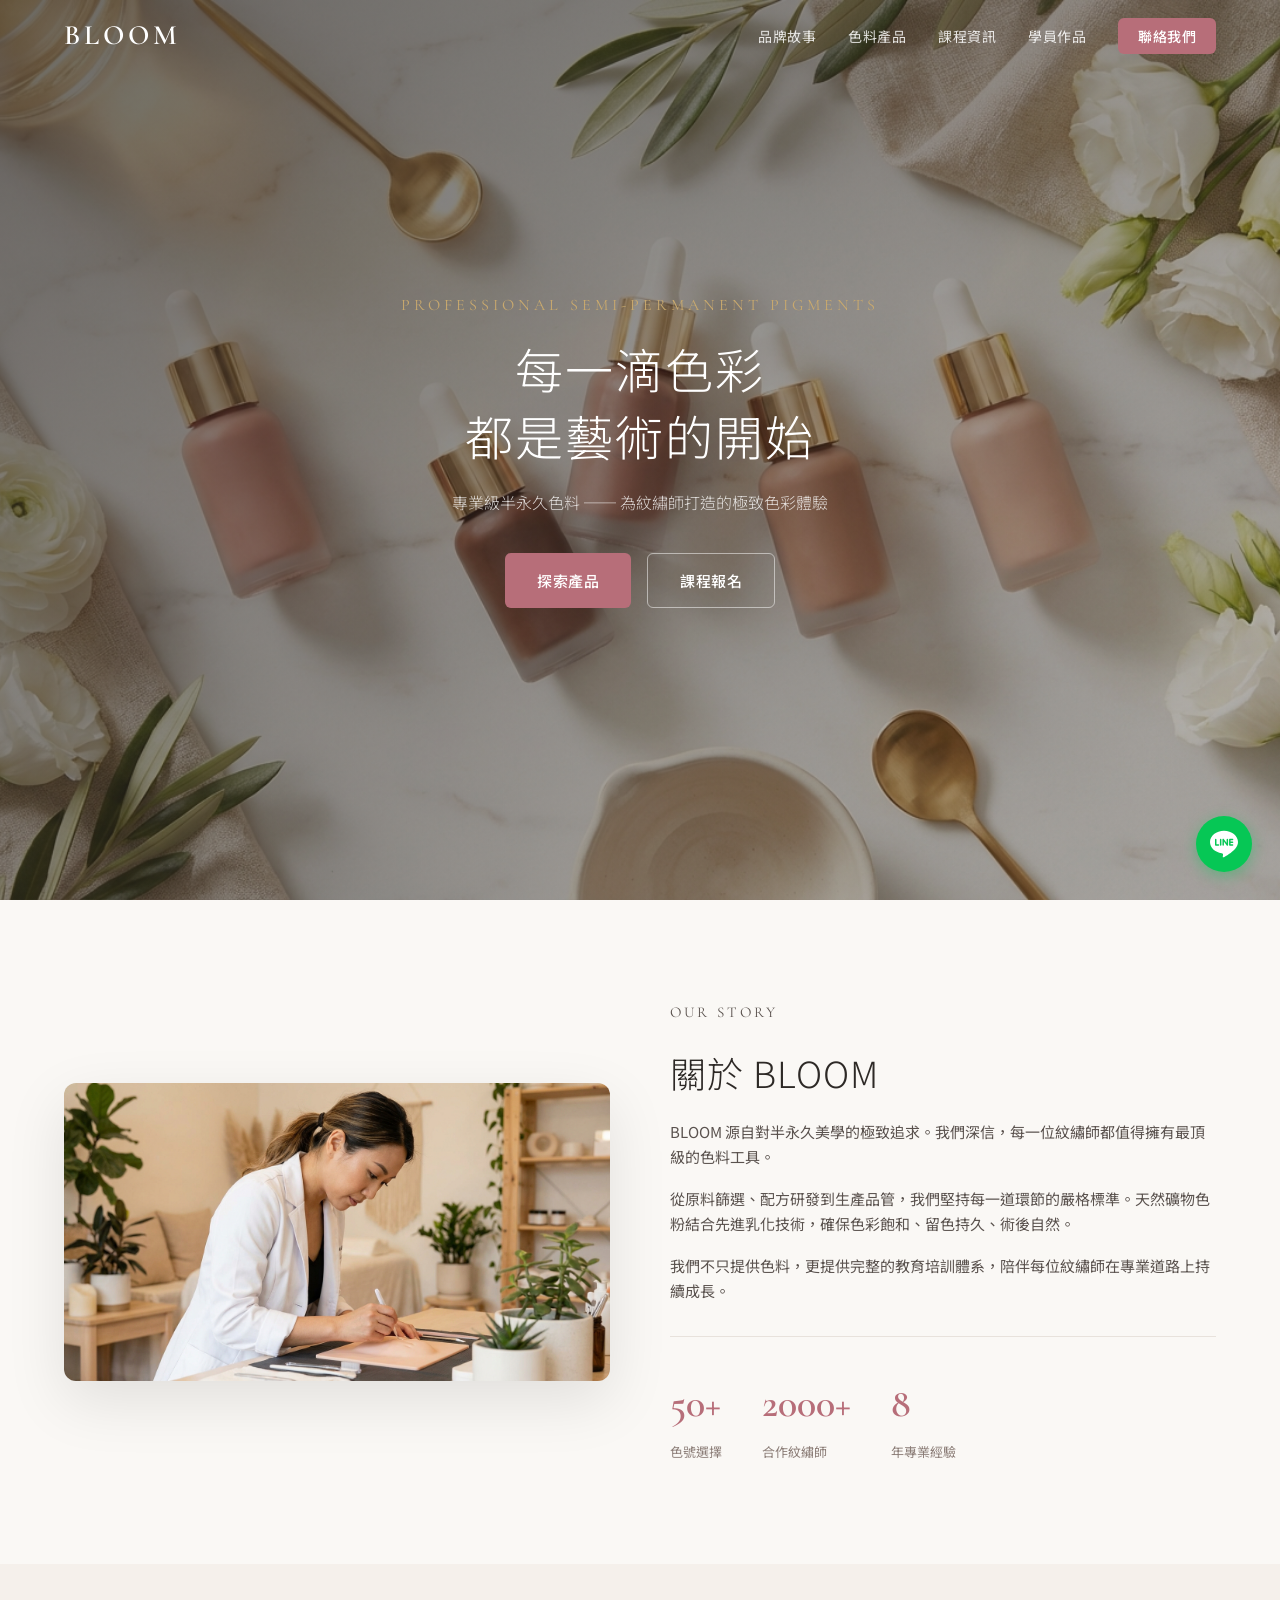
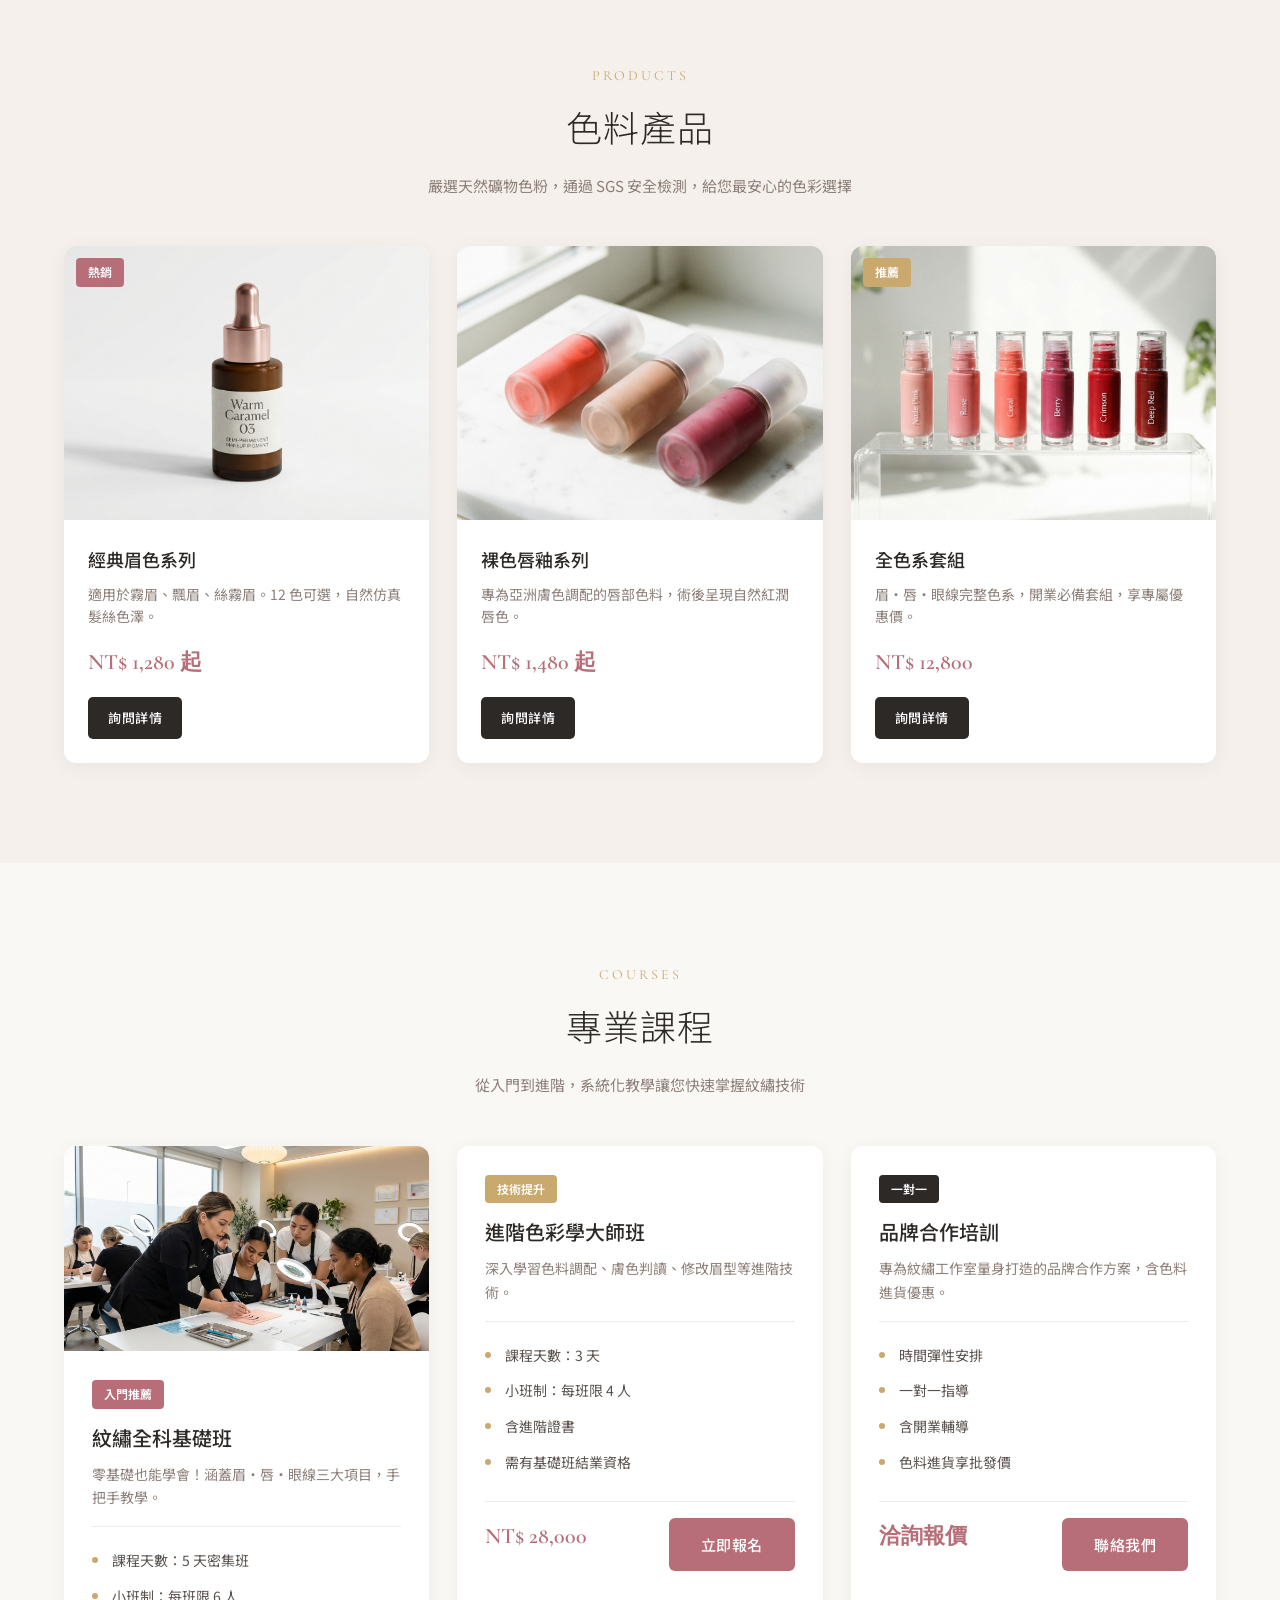
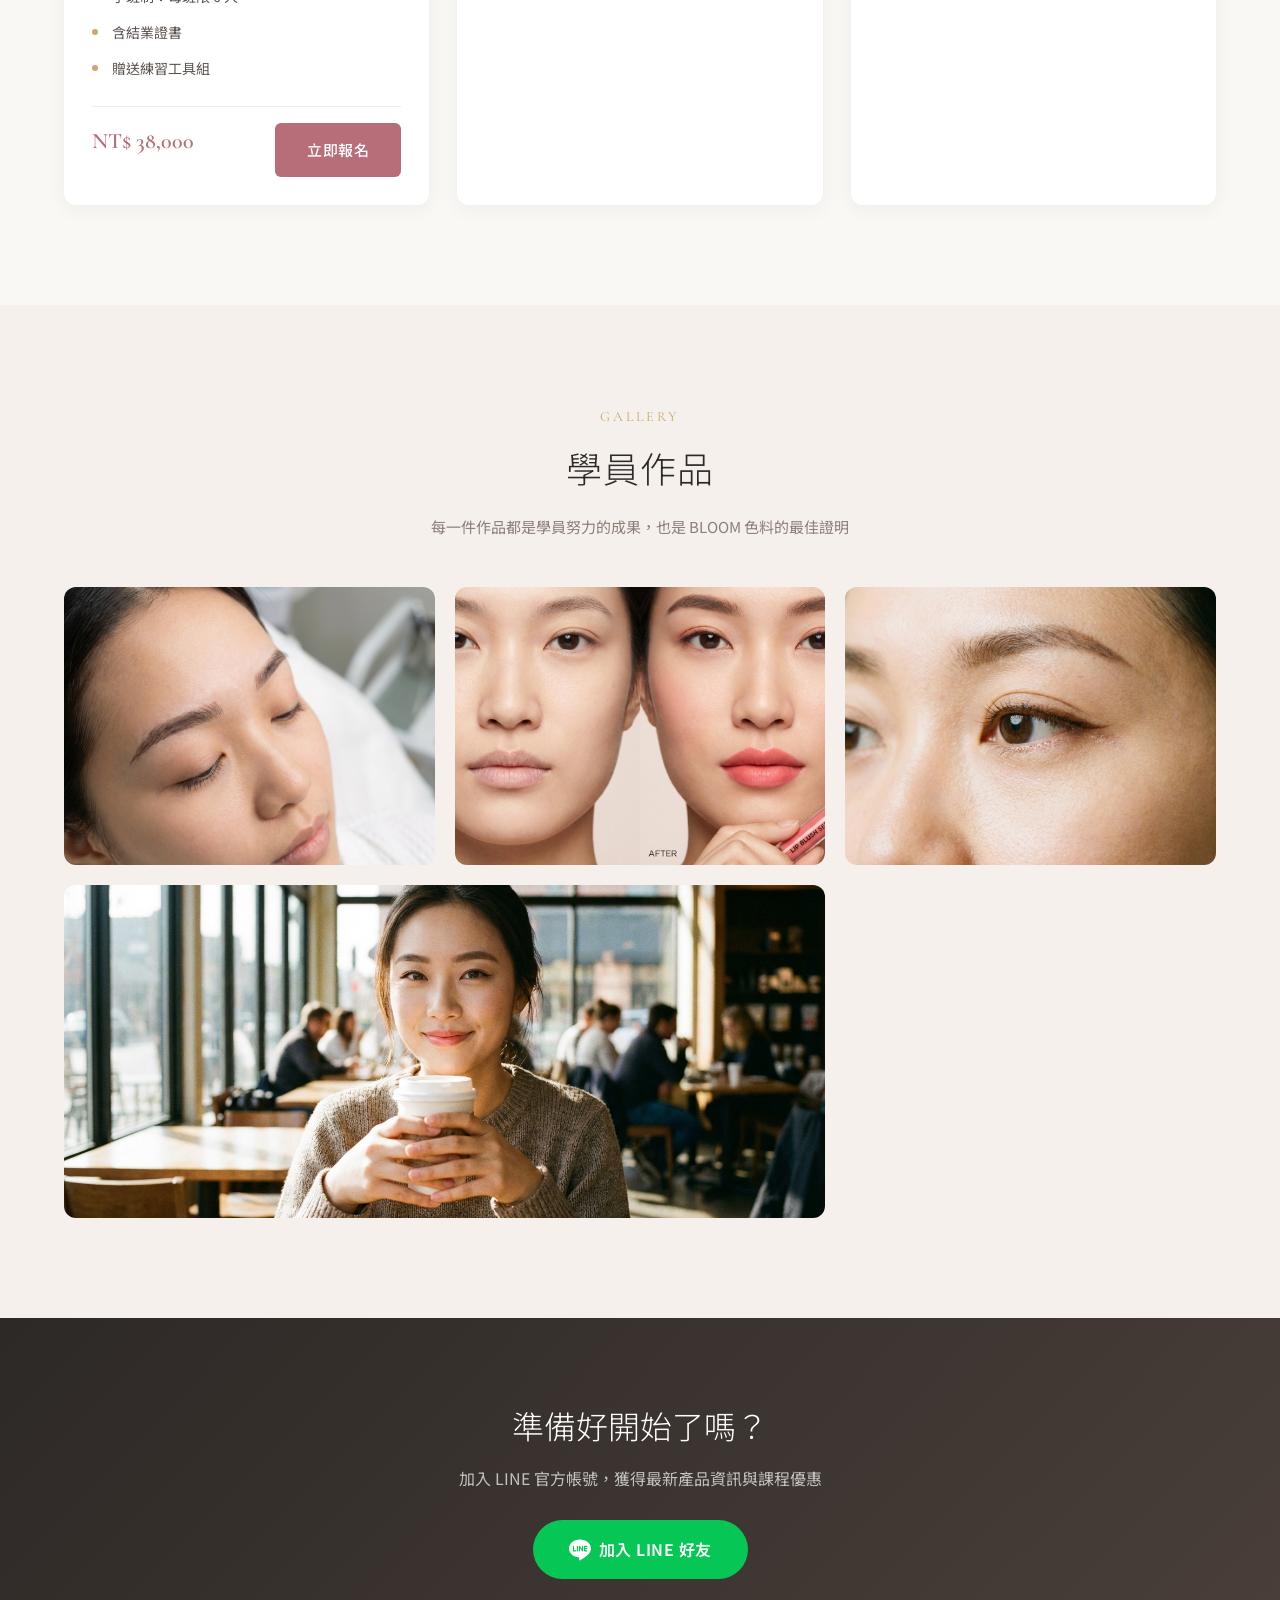
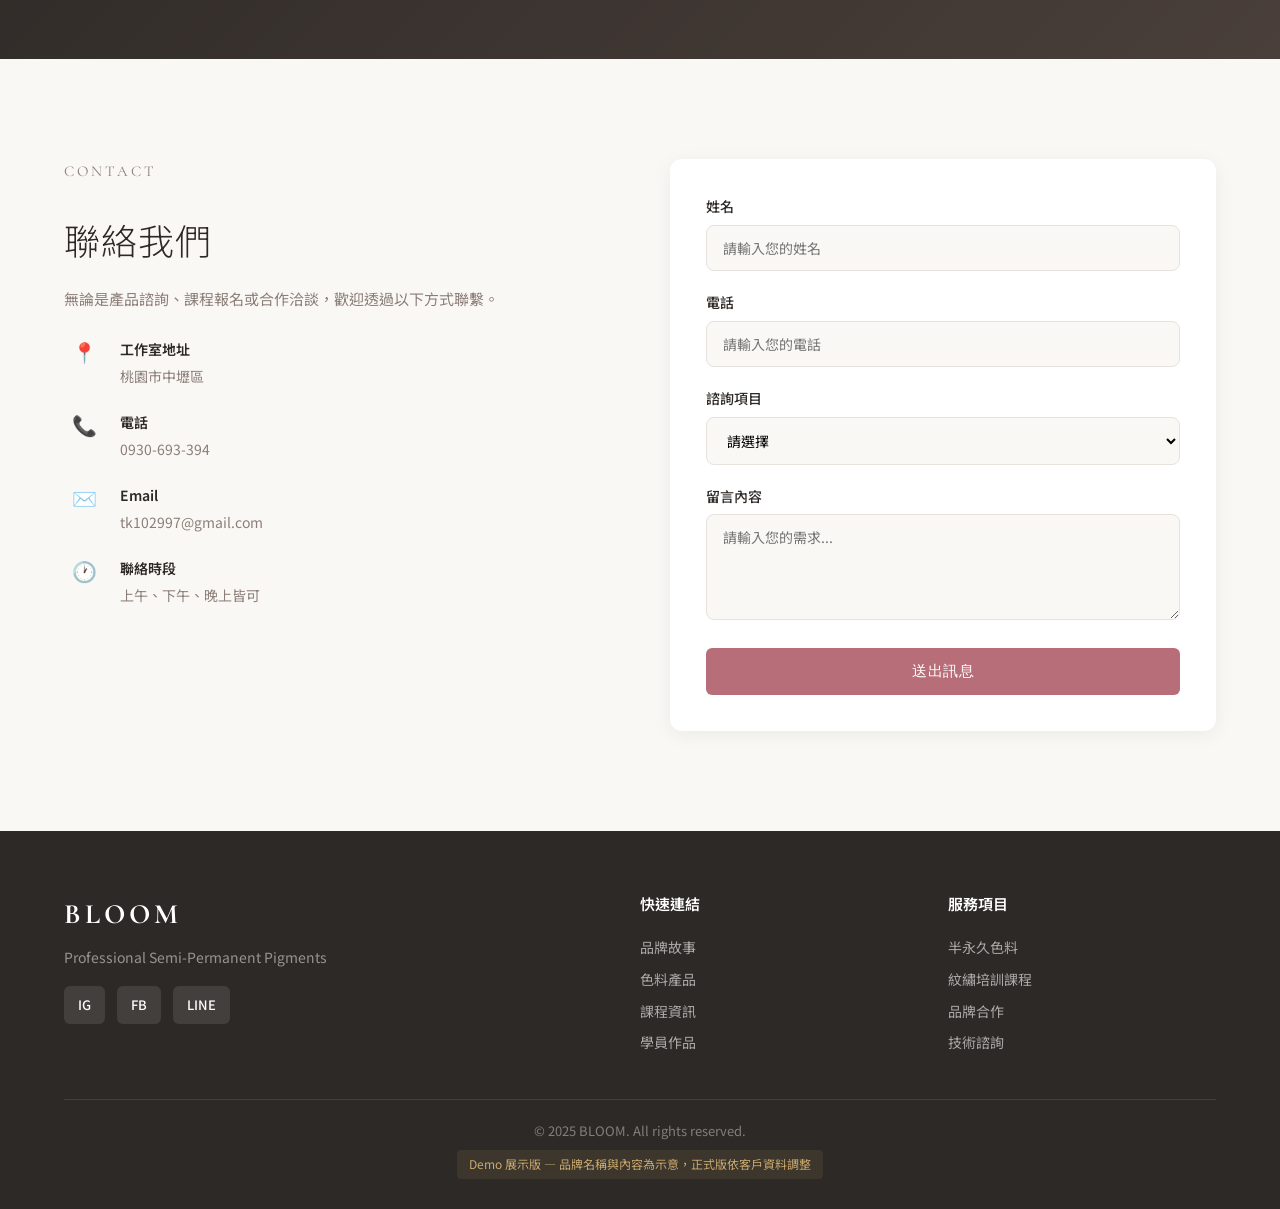
==== index.html @ 35cdc369 "feat: initial pigment brand demo site Static demo for semi-permanent pigment brand website. Includes" ====
<!doctype html>
<html lang="zh-Hant">
  <head>
    <meta charset="UTF-8" />
    <meta name="viewport" content="width=device-width, initial-scale=1.0" />
    <title>BLOOM 半永久色料 | 品牌官網 Demo</title>
    <link rel="preconnect" href="https://fonts.googleapis.com" />
    <link
      href="https://fonts.googleapis.com/css2?family=Cormorant+Garamond:ital,wght@0,400;0,600;1,400&family=Noto+Sans+TC:wght@300;400;500;700&display=swap"
      rel="stylesheet"
    />
    <link rel="stylesheet" href="style.css" />
  </head>
  <body>
    <!-- Navigation -->
    <nav class="nav" id="nav">
      <div class="nav-inner">
        <a href="#" class="nav-logo">BLOOM</a>
        <button class="nav-toggle" id="navToggle" aria-label="選單">
          <span></span><span></span><span></span>
        </button>
        <ul class="nav-links" id="navLinks">
          <li><a href="#about">品牌故事</a></li>
          <li><a href="#products">色料產品</a></li>
          <li><a href="#courses">課程資訊</a></li>
          <li><a href="#gallery">學員作品</a></li>
          <li><a href="#contact" class="nav-cta">聯絡我們</a></li>
        </ul>
      </div>
    </nav>

    <!-- Hero -->
    <section class="hero">
      <div class="hero-bg">
        <img src="images/hero.jpg" alt="BLOOM 色料" />
      </div>
      <div class="hero-overlay"></div>
      <div class="hero-content">
        <p class="hero-subtitle">Professional Semi-Permanent Pigments</p>
        <h1 class="hero-title">每一滴色彩<br />都是藝術的開始</h1>
        <p class="hero-desc">專業級半永久色料 ── 為紋繡師打造的極致色彩體驗</p>
        <div class="hero-actions">
          <a href="#products" class="btn btn-primary">探索產品</a>
          <a href="#courses" class="btn btn-outline">課程報名</a>
        </div>
      </div>
    </section>

    <!-- Brand Story -->
    <section class="section" id="about">
      <div class="container">
        <div class="about-grid">
          <div class="about-image reveal">
            <img src="images/brand-story.jpg" alt="品牌故事" />
          </div>
          <div class="about-text reveal">
            <p class="section-label">Our Story</p>
            <h2 class="section-title">關於 BLOOM</h2>
            <p>
              BLOOM
              源自對半永久美學的極致追求。我們深信，每一位紋繡師都值得擁有最頂級的色料工具。
            </p>
            <p>
              從原料篩選、配方研發到生產品管，我們堅持每一道環節的嚴格標準。天然礦物色粉結合先進乳化技術，確保色彩飽和、留色持久、術後自然。
            </p>
            <p>
              我們不只提供色料，更提供完整的教育培訓體系，陪伴每位紋繡師在專業道路上持續成長。
            </p>
            <div class="about-stats">
              <div class="stat">
                <span class="stat-num">50+</span>
                <span class="stat-label">色號選擇</span>
              </div>
              <div class="stat">
                <span class="stat-num">2000+</span>
                <span class="stat-label">合作紋繡師</span>
              </div>
              <div class="stat">
                <span class="stat-num">8</span>
                <span class="stat-label">年專業經驗</span>
              </div>
            </div>
          </div>
        </div>
      </div>
    </section>

    <!-- Products -->
    <section class="section section-alt" id="products">
      <div class="container">
        <p class="section-label center">Products</p>
        <h2 class="section-title center">色料產品</h2>
        <p class="section-desc center">
          嚴選天然礦物色粉，通過 SGS 安全檢測，給您最安心的色彩選擇
        </p>
        <div class="products-grid">
          <div class="product-card reveal">
            <div class="product-img">
              <img src="images/product-1.jpg" alt="經典眉色系列" />
              <span class="badge">熱銷</span>
            </div>
            <div class="product-info">
              <h3>經典眉色系列</h3>
              <p>適用於霧眉、飄眉、絲霧眉。12 色可選，自然仿真髮絲色澤。</p>
              <span class="price">NT$ 1,280 起</span>
              <a href="#contact" class="btn btn-sm">詢問詳情</a>
            </div>
          </div>
          <div class="product-card reveal">
            <div class="product-img">
              <img src="images/product-2.jpg" alt="裸色唇釉系列" />
            </div>
            <div class="product-info">
              <h3>裸色唇釉系列</h3>
              <p>專為亞洲膚色調配的唇部色料，術後呈現自然紅潤唇色。</p>
              <span class="price">NT$ 1,480 起</span>
              <a href="#contact" class="btn btn-sm">詢問詳情</a>
            </div>
          </div>
          <div class="product-card reveal">
            <div class="product-img">
              <img src="images/product-3.jpg" alt="全色系套組" />
              <span class="badge badge-alt">推薦</span>
            </div>
            <div class="product-info">
              <h3>全色系套組</h3>
              <p>眉・唇・眼線完整色系，開業必備套組，享專屬優惠價。</p>
              <span class="price">NT$ 12,800</span>
              <a href="#contact" class="btn btn-sm">詢問詳情</a>
            </div>
          </div>
        </div>
      </div>
    </section>

    <!-- Courses -->
    <section class="section" id="courses">
      <div class="container">
        <p class="section-label center">Courses</p>
        <h2 class="section-title center">專業課程</h2>
        <p class="section-desc center">
          從入門到進階，系統化教學讓您快速掌握紋繡技術
        </p>
        <div class="courses-grid">
          <div class="course-card reveal">
            <div class="course-img">
              <img src="images/course.jpg" alt="紋繡基礎班" />
            </div>
            <div class="course-info">
              <span class="course-tag">入門推薦</span>
              <h3>紋繡全科基礎班</h3>
              <p>零基礎也能學會！涵蓋眉・唇・眼線三大項目，手把手教學。</p>
              <ul class="course-details">
                <li>課程天數：5 天密集班</li>
                <li>小班制：每班限 6 人</li>
                <li>含結業證書</li>
                <li>贈送練習工具組</li>
              </ul>
              <div class="course-footer">
                <span class="price">NT$ 38,000</span>
                <a href="#contact" class="btn btn-primary">立即報名</a>
              </div>
            </div>
          </div>
          <div class="course-card reveal">
            <div class="course-info">
              <span class="course-tag tag-alt">技術提升</span>
              <h3>進階色彩學大師班</h3>
              <p>深入學習色料調配、膚色判讀、修改眉型等進階技術。</p>
              <ul class="course-details">
                <li>課程天數：3 天</li>
                <li>小班制：每班限 4 人</li>
                <li>含進階證書</li>
                <li>需有基礎班結業資格</li>
              </ul>
              <div class="course-footer">
                <span class="price">NT$ 28,000</span>
                <a href="#contact" class="btn btn-primary">立即報名</a>
              </div>
            </div>
          </div>
          <div class="course-card reveal">
            <div class="course-info">
              <span class="course-tag tag-dark">一對一</span>
              <h3>品牌合作培訓</h3>
              <p>專為紋繡工作室量身打造的品牌合作方案，含色料進貨優惠。</p>
              <ul class="course-details">
                <li>時間彈性安排</li>
                <li>一對一指導</li>
                <li>含開業輔導</li>
                <li>色料進貨享批發價</li>
              </ul>
              <div class="course-footer">
                <span class="price">洽詢報價</span>
                <a href="#contact" class="btn btn-primary">聯絡我們</a>
              </div>
            </div>
          </div>
        </div>
      </div>
    </section>

    <!-- Gallery -->
    <section class="section section-alt" id="gallery">
      <div class="container">
        <p class="section-label center">Gallery</p>
        <h2 class="section-title center">學員作品</h2>
        <p class="section-desc center">
          每一件作品都是學員努力的成果，也是 BLOOM 色料的最佳證明
        </p>
        <div class="gallery-grid">
          <div class="gallery-item reveal">
            <img src="images/work-1.jpg" alt="學員作品 - 霧眉" />
            <div class="gallery-overlay">
              <span>自然霧眉</span>
              <small>學員：小雅</small>
            </div>
          </div>
          <div class="gallery-item reveal">
            <img src="images/work-2.jpg" alt="學員作品 - 唇釉" />
            <div class="gallery-overlay">
              <span>裸色唇釉</span>
              <small>學員：Mia</small>
            </div>
          </div>
          <div class="gallery-item reveal">
            <img src="images/work-3.jpg" alt="學員作品 - 眼線" />
            <div class="gallery-overlay">
              <span>隱形眼線</span>
              <small>學員：筱涵</small>
            </div>
          </div>
          <div class="gallery-item gallery-item-wide reveal">
            <img src="images/work-4.jpg" alt="學員作品 - 完整妝容" />
            <div class="gallery-overlay">
              <span>全臉半永久定妝</span>
              <small>學員：Emily</small>
            </div>
          </div>
        </div>
      </div>
    </section>

    <!-- LINE CTA -->
    <section class="section section-cta">
      <div class="container cta-content">
        <h2>準備好開始了嗎？</h2>
        <p>加入 LINE 官方帳號，獲得最新產品資訊與課程優惠</p>
        <a href="https://line.me/ti/p/" class="btn btn-line" target="_blank">
          <svg viewBox="0 0 24 24" width="22" height="22" fill="currentColor">
            <path
              d="M19.365 9.863c.349 0 .63.285.63.631 0 .345-.281.63-.63.63H17.61v1.125h1.755c.349 0 .63.283.63.63 0 .344-.281.629-.63.629h-2.386c-.345 0-.627-.285-.627-.629V8.108c0-.345.282-.63.63-.63h2.386c.346 0 .627.285.627.63 0 .349-.281.63-.63.63H17.61v1.125h1.755zm-3.855 3.016c0 .27-.174.51-.432.596a.629.629 0 01-.199.031c-.211 0-.391-.09-.51-.25l-2.443-3.317v2.94c0 .344-.279.629-.631.629-.346 0-.626-.285-.626-.629V8.108c0-.27.173-.51.43-.595a.64.64 0 01.194-.033c.195 0 .375.104.495.254l2.462 3.33V8.108c0-.345.282-.63.63-.63.345 0 .63.285.63.63v4.771zm-5.741 0c0 .344-.282.629-.631.629-.345 0-.627-.285-.627-.629V8.108c0-.345.282-.63.63-.63.346 0 .628.285.628.63v4.771zm-2.466.629H4.917c-.345 0-.63-.285-.63-.629V8.108c0-.345.285-.63.63-.63.348 0 .63.285.63.63v4.141h1.756c.348 0 .629.283.629.63 0 .344-.282.629-.629.629M24 10.314C24 4.943 18.615.572 12 .572S0 4.943 0 10.314c0 4.811 4.27 8.842 10.035 9.608.391.082.923.258 1.058.59.12.301.079.766.038 1.08l-.164 1.02c-.045.301-.24 1.186 1.049.645 1.291-.539 6.916-4.078 9.436-6.975C23.176 14.393 24 12.458 24 10.314"
            />
          </svg>
          加入 LINE 好友
        </a>
      </div>
    </section>

    <!-- Contact -->
    <section class="section" id="contact">
      <div class="container">
        <div class="contact-grid">
          <div class="contact-info reveal">
            <p class="section-label">Contact</p>
            <h2 class="section-title">聯絡我們</h2>
            <p>無論是產品諮詢、課程報名或合作洽談，歡迎透過以下方式聯繫。</p>
            <div class="contact-items">
              <div class="contact-item">
                <div class="contact-icon">&#x1F4CD;</div>
                <div>
                  <strong>工作室地址</strong>
                  <p>桃園市中壢區</p>
                </div>
              </div>
              <div class="contact-item">
                <div class="contact-icon">&#x1F4DE;</div>
                <div>
                  <strong>電話</strong>
                  <p>0930-693-394</p>
                </div>
              </div>
              <div class="contact-item">
                <div class="contact-icon">&#x2709;&#xFE0F;</div>
                <div>
                  <strong>Email</strong>
                  <p>tk102997@gmail.com</p>
                </div>
              </div>
              <div class="contact-item">
                <div class="contact-icon">&#x1F550;</div>
                <div>
                  <strong>聯絡時段</strong>
                  <p>上午、下午、晚上皆可</p>
                </div>
              </div>
            </div>
          </div>
          <div class="contact-form-wrap reveal">
            <form
              class="contact-form"
              onsubmit="
                event.preventDefault();
                alert('Demo 模式：此表單僅供展示');
              "
            >
              <div class="form-group">
                <label>姓名</label>
                <input type="text" placeholder="請輸入您的姓名" />
              </div>
              <div class="form-group">
                <label>電話</label>
                <input type="tel" placeholder="請輸入您的電話" />
              </div>
              <div class="form-group">
                <label>諮詢項目</label>
                <select>
                  <option value="">請選擇</option>
                  <option>產品諮詢</option>
                  <option>課程報名</option>
                  <option>合作洽談</option>
                  <option>其他</option>
                </select>
              </div>
              <div class="form-group">
                <label>留言內容</label>
                <textarea rows="4" placeholder="請輸入您的需求..."></textarea>
              </div>
              <button type="submit" class="btn btn-primary btn-full">
                送出訊息
              </button>
            </form>
          </div>
        </div>
      </div>
    </section>

    <!-- Footer -->
    <footer class="footer">
      <div class="container">
        <div class="footer-grid">
          <div class="footer-brand">
            <h3>BLOOM</h3>
            <p>Professional Semi-Permanent Pigments</p>
            <div class="footer-social">
              <a href="#">IG</a>
              <a href="#">FB</a>
              <a href="#">LINE</a>
            </div>
          </div>
          <div class="footer-col">
            <h4>快速連結</h4>
            <a href="#about">品牌故事</a>
            <a href="#products">色料產品</a>
            <a href="#courses">課程資訊</a>
            <a href="#gallery">學員作品</a>
          </div>
          <div class="footer-col">
            <h4>服務項目</h4>
            <a href="#">半永久色料</a>
            <a href="#">紋繡培訓課程</a>
            <a href="#">品牌合作</a>
            <a href="#">技術諮詢</a>
          </div>
        </div>
        <div class="footer-bottom">
          <p>&copy; 2025 BLOOM. All rights reserved.</p>
          <span class="demo-badge"
            >Demo 展示版 — 品牌名稱與內容為示意，正式版依客戶資料調整</span
          >
        </div>
      </div>
    </footer>

    <!-- Floating LINE -->
    <a
      href="https://line.me/ti/p/"
      class="floating-line"
      target="_blank"
      title="LINE 聯絡我們"
    >
      <svg viewBox="0 0 24 24" width="28" height="28" fill="#fff">
        <path
          d="M19.365 9.863c.349 0 .63.285.63.631 0 .345-.281.63-.63.63H17.61v1.125h1.755c.349 0 .63.283.63.63 0 .344-.281.629-.63.629h-2.386c-.345 0-.627-.285-.627-.629V8.108c0-.345.282-.63.63-.63h2.386c.346 0 .627.285.627.63 0 .349-.281.63-.63.63H17.61v1.125h1.755zm-3.855 3.016c0 .27-.174.51-.432.596a.629.629 0 01-.199.031c-.211 0-.391-.09-.51-.25l-2.443-3.317v2.94c0 .344-.279.629-.631.629-.346 0-.626-.285-.626-.629V8.108c0-.27.173-.51.43-.595a.64.64 0 01.194-.033c.195 0 .375.104.495.254l2.462 3.33V8.108c0-.345.282-.63.63-.63.345 0 .63.285.63.63v4.771zm-5.741 0c0 .344-.282.629-.631.629-.345 0-.627-.285-.627-.629V8.108c0-.345.282-.63.63-.63.346 0 .628.285.628.63v4.771zm-2.466.629H4.917c-.345 0-.63-.285-.63-.629V8.108c0-.345.285-.63.63-.63.348 0 .63.285.63.63v4.141h1.756c.348 0 .629.283.629.63 0 .344-.282.629-.629.629M24 10.314C24 4.943 18.615.572 12 .572S0 4.943 0 10.314c0 4.811 4.27 8.842 10.035 9.608.391.082.923.258 1.058.59.12.301.079.766.038 1.08l-.164 1.02c-.045.301-.24 1.186 1.049.645 1.291-.539 6.916-4.078 9.436-6.975C23.176 14.393 24 12.458 24 10.314"
        />
      </svg>
    </a>

    <script>
      const nav = document.getElementById("nav");
      window.addEventListener("scroll", () =>
        nav.classList.toggle("scrolled", window.scrollY > 50),
      );
      const toggle = document.getElementById("navToggle");
      const links = document.getElementById("navLinks");
      toggle.addEventListener("click", () => {
        links.classList.toggle("active");
        toggle.classList.toggle("active");
      });
      document.querySelectorAll(".nav-links a").forEach((a) =>
        a.addEventListener("click", () => {
          links.classList.remove("active");
          toggle.classList.remove("active");
        }),
      );
      document.querySelectorAll('a[href^="#"]').forEach((a) =>
        a.addEventListener("click", function (e) {
          e.preventDefault();
          const t = document.querySelector(this.getAttribute("href"));
          if (t) t.scrollIntoView({ behavior: "smooth", block: "start" });
        }),
      );
      const obs = new IntersectionObserver(
        (entries) =>
          entries.forEach((e) => {
            if (e.isIntersecting) e.target.classList.add("revealed");
          }),
        { threshold: 0.1 },
      );
      document.querySelectorAll(".reveal").forEach((el) => obs.observe(el));
    </script>
  </body>
</html>
---- style.css ----
/* ==========================================
   BLOOM — Brand Demo Stylesheet
   Color: Rose #B76E79 / Gold #C9A96E / Dark #2D2926
   ========================================== */

*,
*::before,
*::after {
  margin: 0;
  padding: 0;
  box-sizing: border-box;
}
html {
  scroll-behavior: smooth;
}
body {
  font-family: "Noto Sans TC", sans-serif;
  color: #2d2926;
  background: #faf8f5;
  line-height: 1.7;
  -webkit-font-smoothing: antialiased;
}
img {
  max-width: 100%;
  height: auto;
  display: block;
}
a {
  text-decoration: none;
  color: inherit;
}

/* Container */
.container {
  max-width: 1200px;
  margin: 0 auto;
  padding: 0 24px;
}

/* ---- NAV ---- */
.nav {
  position: fixed;
  top: 0;
  left: 0;
  right: 0;
  z-index: 100;
  transition: all 0.3s ease;
  background: transparent;
}
.nav.scrolled {
  background: rgba(250, 248, 245, 0.95);
  backdrop-filter: blur(12px);
  box-shadow: 0 1px 20px rgba(0, 0, 0, 0.06);
}
.nav-inner {
  max-width: 1200px;
  margin: 0 auto;
  padding: 0 24px;
  display: flex;
  align-items: center;
  justify-content: space-between;
  height: 72px;
}
.nav-logo {
  font-family: "Cormorant Garamond", serif;
  font-size: 28px;
  font-weight: 600;
  letter-spacing: 4px;
  color: #fff;
  transition: color 0.3s;
}
.nav.scrolled .nav-logo {
  color: #2d2926;
}
.nav-links {
  list-style: none;
  display: flex;
  align-items: center;
  gap: 32px;
}
.nav-links a {
  font-size: 14px;
  font-weight: 400;
  letter-spacing: 0.5px;
  color: rgba(255, 255, 255, 0.85);
  transition: color 0.3s;
}
.nav.scrolled .nav-links a {
  color: #5a524e;
}
.nav-links a:hover {
  color: #c9a96e;
}
.nav-cta {
  background: #b76e79 !important;
  color: #fff !important;
  padding: 8px 20px;
  border-radius: 6px;
  font-weight: 500 !important;
  transition: background 0.3s !important;
}
.nav-cta:hover {
  background: #a35d67 !important;
}

/* Mobile toggle */
.nav-toggle {
  display: none;
  background: none;
  border: none;
  cursor: pointer;
  padding: 4px;
}
.nav-toggle span {
  display: block;
  width: 24px;
  height: 2px;
  margin: 5px 0;
  background: #fff;
  transition: all 0.3s;
}
.nav.scrolled .nav-toggle span {
  background: #2d2926;
}
.nav-toggle.active span:nth-child(1) {
  transform: rotate(45deg) translate(5px, 5px);
}
.nav-toggle.active span:nth-child(2) {
  opacity: 0;
}
.nav-toggle.active span:nth-child(3) {
  transform: rotate(-45deg) translate(5px, -5px);
}

/* ---- HERO ---- */
.hero {
  position: relative;
  height: 100vh;
  min-height: 600px;
  display: flex;
  align-items: center;
  justify-content: center;
  overflow: hidden;
}
.hero-bg {
  position: absolute;
  inset: 0;
}
.hero-bg img {
  width: 100%;
  height: 100%;
  object-fit: cover;
}
.hero-overlay {
  position: absolute;
  inset: 0;
  background: linear-gradient(
    135deg,
    rgba(45, 41, 38, 0.7) 0%,
    rgba(45, 41, 38, 0.3) 100%
  );
}
.hero-content {
  position: relative;
  z-index: 2;
  text-align: center;
  max-width: 700px;
  padding: 0 24px;
}
.hero-subtitle {
  font-family: "Cormorant Garamond", serif;
  font-size: 16px;
  letter-spacing: 4px;
  color: #c9a96e;
  margin-bottom: 16px;
  text-transform: uppercase;
}
.hero-title {
  font-family: "Noto Sans TC", sans-serif;
  font-size: 48px;
  font-weight: 300;
  color: #fff;
  line-height: 1.4;
  margin-bottom: 20px;
  letter-spacing: 2px;
}
.hero-desc {
  font-size: 16px;
  color: rgba(255, 255, 255, 0.8);
  margin-bottom: 36px;
  font-weight: 300;
}
.hero-actions {
  display: flex;
  gap: 16px;
  justify-content: center;
}

/* ---- BUTTONS ---- */
.btn {
  display: inline-flex;
  align-items: center;
  gap: 8px;
  padding: 14px 32px;
  border-radius: 6px;
  font-size: 15px;
  font-weight: 500;
  letter-spacing: 0.5px;
  transition: all 0.3s;
  cursor: pointer;
  border: none;
}
.btn-primary {
  background: #b76e79;
  color: #fff;
}
.btn-primary:hover {
  background: #a35d67;
  transform: translateY(-1px);
}
.btn-outline {
  background: transparent;
  color: #fff;
  border: 1.5px solid rgba(255, 255, 255, 0.5);
}
.btn-outline:hover {
  border-color: #c9a96e;
  color: #c9a96e;
}
.btn-sm {
  padding: 10px 20px;
  font-size: 13px;
  background: #2d2926;
  color: #fff;
  border-radius: 5px;
}
.btn-sm:hover {
  background: #b76e79;
}
.btn-full {
  width: 100%;
  justify-content: center;
}
.btn-line {
  background: #06c755;
  color: #fff;
  padding: 16px 36px;
  font-size: 16px;
  font-weight: 600;
  border-radius: 50px;
}
.btn-line:hover {
  background: #05b34c;
  transform: translateY(-2px);
  box-shadow: 0 8px 25px rgba(6, 199, 85, 0.3);
}

/* ---- SECTIONS ---- */
.section {
  padding: 100px 0;
}
.section-alt {
  background: #f5f0eb;
}
.section-label {
  font-family: "Cormorant Garamond", serif;
  font-size: 14px;
  letter-spacing: 3px;
  color: #c9a96e;
  text-transform: uppercase;
  margin-bottom: 8px;
}
.section-title {
  font-family: "Noto Sans TC", sans-serif;
  font-size: 36px;
  font-weight: 300;
  margin-bottom: 16px;
  letter-spacing: 1px;
}
.section-desc {
  color: #8c7e78;
  font-size: 15px;
  margin-bottom: 48px;
}
.center {
  text-align: center;
}

/* ---- ABOUT ---- */
.about-grid {
  display: grid;
  grid-template-columns: 1fr 1fr;
  gap: 60px;
  align-items: center;
}
.about-image img {
  border-radius: 12px;
  box-shadow: 0 20px 60px rgba(0, 0, 0, 0.1);
}
.about-text p {
  color: #5a524e;
  margin-bottom: 16px;
  font-size: 15px;
}
.about-stats {
  display: flex;
  gap: 40px;
  margin-top: 32px;
  padding-top: 32px;
  border-top: 1px solid #e8e2dc;
}
.stat-num {
  display: block;
  font-family: "Cormorant Garamond", serif;
  font-size: 40px;
  font-weight: 600;
  color: #b76e79;
}
.stat-label {
  font-size: 13px;
  color: #8c7e78;
}

/* ---- PRODUCTS ---- */
.products-grid {
  display: grid;
  grid-template-columns: repeat(3, 1fr);
  gap: 28px;
}
.product-card {
  background: #fff;
  border-radius: 12px;
  overflow: hidden;
  box-shadow: 0 4px 20px rgba(0, 0, 0, 0.05);
  transition:
    transform 0.3s,
    box-shadow 0.3s;
}
.product-card:hover {
  transform: translateY(-6px);
  box-shadow: 0 12px 40px rgba(0, 0, 0, 0.1);
}
.product-img {
  position: relative;
  overflow: hidden;
  aspect-ratio: 4/3;
}
.product-img img {
  width: 100%;
  height: 100%;
  object-fit: cover;
  transition: transform 0.5s;
}
.product-card:hover .product-img img {
  transform: scale(1.05);
}
.badge {
  position: absolute;
  top: 12px;
  left: 12px;
  background: #b76e79;
  color: #fff;
  font-size: 12px;
  font-weight: 600;
  padding: 4px 12px;
  border-radius: 4px;
}
.badge-alt {
  background: #c9a96e;
}
.product-info {
  padding: 24px;
}
.product-info h3 {
  font-size: 18px;
  font-weight: 500;
  margin-bottom: 8px;
}
.product-info p {
  font-size: 14px;
  color: #8c7e78;
  margin-bottom: 16px;
  line-height: 1.6;
}
.price {
  display: block;
  font-family: "Cormorant Garamond", serif;
  font-size: 22px;
  font-weight: 600;
  color: #b76e79;
  margin-bottom: 16px;
}

/* ---- COURSES ---- */
.courses-grid {
  display: grid;
  grid-template-columns: repeat(3, 1fr);
  gap: 28px;
}
.course-card {
  background: #fff;
  border-radius: 12px;
  overflow: hidden;
  box-shadow: 0 4px 20px rgba(0, 0, 0, 0.05);
  transition: transform 0.3s;
}
.course-card:hover {
  transform: translateY(-4px);
}
.course-img {
  overflow: hidden;
  aspect-ratio: 16/9;
}
.course-img img {
  width: 100%;
  height: 100%;
  object-fit: cover;
}
.course-info {
  padding: 28px;
}
.course-tag {
  display: inline-block;
  font-size: 12px;
  font-weight: 600;
  padding: 4px 12px;
  border-radius: 4px;
  background: #b76e79;
  color: #fff;
  margin-bottom: 12px;
}
.tag-alt {
  background: #c9a96e;
}
.tag-dark {
  background: #2d2926;
}
.course-info h3 {
  font-size: 20px;
  font-weight: 500;
  margin-bottom: 8px;
}
.course-info > p {
  font-size: 14px;
  color: #8c7e78;
  margin-bottom: 16px;
}
.course-details {
  list-style: none;
  margin-bottom: 20px;
  padding-top: 16px;
  border-top: 1px solid #f0ebe6;
}
.course-details li {
  font-size: 14px;
  color: #5a524e;
  padding: 6px 0;
  padding-left: 20px;
  position: relative;
}
.course-details li::before {
  content: "";
  position: absolute;
  left: 0;
  top: 14px;
  width: 6px;
  height: 6px;
  border-radius: 50%;
  background: #c9a96e;
}
.course-footer {
  display: flex;
  align-items: center;
  justify-content: space-between;
  padding-top: 16px;
  border-top: 1px solid #f0ebe6;
}

/* ---- GALLERY ---- */
.gallery-grid {
  display: grid;
  grid-template-columns: repeat(3, 1fr);
  gap: 20px;
}
.gallery-item {
  position: relative;
  border-radius: 12px;
  overflow: hidden;
  aspect-ratio: 4/3;
  cursor: pointer;
}
.gallery-item-wide {
  grid-column: span 2;
  aspect-ratio: 16/7;
}
.gallery-item img {
  width: 100%;
  height: 100%;
  object-fit: cover;
  transition: transform 0.5s;
}
.gallery-item:hover img {
  transform: scale(1.08);
}
.gallery-overlay {
  position: absolute;
  inset: 0;
  background: linear-gradient(
    to top,
    rgba(45, 41, 38, 0.8) 0%,
    transparent 60%
  );
  display: flex;
  flex-direction: column;
  justify-content: flex-end;
  padding: 20px;
  opacity: 0;
  transition: opacity 0.3s;
}
.gallery-item:hover .gallery-overlay {
  opacity: 1;
}
.gallery-overlay span {
  color: #fff;
  font-size: 16px;
  font-weight: 500;
}
.gallery-overlay small {
  color: rgba(255, 255, 255, 0.7);
  font-size: 13px;
  margin-top: 4px;
}

/* ---- CTA ---- */
.section-cta {
  background: linear-gradient(135deg, #2d2926, #4a3f3a);
  text-align: center;
  padding: 80px 0;
}
.cta-content h2 {
  font-family: "Noto Sans TC", sans-serif;
  font-size: 32px;
  font-weight: 300;
  color: #fff;
  margin-bottom: 12px;
}
.cta-content p {
  color: rgba(255, 255, 255, 0.7);
  margin-bottom: 28px;
}

/* ---- CONTACT ---- */
.contact-grid {
  display: grid;
  grid-template-columns: 1fr 1fr;
  gap: 60px;
}
.contact-info p {
  color: #8c7e78;
  font-size: 15px;
  margin-bottom: 24px;
}
.contact-items {
  display: flex;
  flex-direction: column;
  gap: 20px;
}
.contact-item {
  display: flex;
  gap: 16px;
  align-items: flex-start;
}
.contact-icon {
  font-size: 20px;
  width: 40px;
  text-align: center;
  flex-shrink: 0;
}
.contact-item strong {
  font-size: 14px;
  font-weight: 600;
}
.contact-item p {
  font-size: 14px;
  color: #8c7e78;
  margin: 2px 0 0;
}
.contact-form {
  background: #fff;
  padding: 36px;
  border-radius: 12px;
  box-shadow: 0 4px 20px rgba(0, 0, 0, 0.06);
}
.form-group {
  margin-bottom: 20px;
}
.form-group label {
  display: block;
  font-size: 14px;
  font-weight: 500;
  margin-bottom: 6px;
}
.form-group input,
.form-group select,
.form-group textarea {
  width: 100%;
  padding: 12px 16px;
  border: 1.5px solid #e8e2dc;
  border-radius: 8px;
  font-size: 14px;
  font-family: inherit;
  transition: border-color 0.3s;
  background: #faf8f5;
}
.form-group input:focus,
.form-group select:focus,
.form-group textarea:focus {
  outline: none;
  border-color: #b76e79;
}

/* ---- FOOTER ---- */
.footer {
  background: #2d2926;
  color: #fff;
  padding: 60px 0 30px;
}
.footer-grid {
  display: grid;
  grid-template-columns: 2fr 1fr 1fr;
  gap: 40px;
  margin-bottom: 40px;
}
.footer-brand h3 {
  font-family: "Cormorant Garamond", serif;
  font-size: 28px;
  letter-spacing: 4px;
  margin-bottom: 8px;
}
.footer-brand p {
  color: rgba(255, 255, 255, 0.5);
  font-size: 14px;
}
.footer-social {
  display: flex;
  gap: 12px;
  margin-top: 16px;
}
.footer-social a {
  background: rgba(255, 255, 255, 0.1);
  padding: 8px 14px;
  border-radius: 6px;
  font-size: 13px;
  font-weight: 500;
  transition: background 0.3s;
}
.footer-social a:hover {
  background: #b76e79;
}
.footer-col h4 {
  font-size: 15px;
  font-weight: 600;
  margin-bottom: 16px;
}
.footer-col a {
  display: block;
  font-size: 14px;
  color: rgba(255, 255, 255, 0.6);
  padding: 4px 0;
  transition: color 0.3s;
}
.footer-col a:hover {
  color: #c9a96e;
}
.footer-bottom {
  border-top: 1px solid rgba(255, 255, 255, 0.1);
  padding-top: 20px;
  text-align: center;
}
.footer-bottom p {
  font-size: 13px;
  color: rgba(255, 255, 255, 0.4);
}
.demo-badge {
  display: inline-block;
  margin-top: 8px;
  font-size: 12px;
  color: #c9a96e;
  background: rgba(201, 169, 110, 0.1);
  padding: 4px 12px;
  border-radius: 4px;
}

/* ---- FLOATING LINE ---- */
.floating-line {
  position: fixed;
  bottom: 28px;
  right: 28px;
  z-index: 99;
  width: 56px;
  height: 56px;
  border-radius: 50%;
  background: #06c755;
  display: flex;
  align-items: center;
  justify-content: center;
  box-shadow: 0 4px 15px rgba(6, 199, 85, 0.4);
  transition:
    transform 0.3s,
    box-shadow 0.3s;
  animation: pulse 2s infinite;
}
.floating-line:hover {
  transform: scale(1.1);
  box-shadow: 0 6px 25px rgba(6, 199, 85, 0.5);
}
@keyframes pulse {
  0%,
  100% {
    box-shadow: 0 4px 15px rgba(6, 199, 85, 0.4);
  }
  50% {
    box-shadow: 0 4px 25px rgba(6, 199, 85, 0.6);
  }
}

/* ---- ANIMATIONS ---- */
.reveal {
  opacity: 0;
  transform: translateY(30px);
  transition:
    opacity 0.6s ease,
    transform 0.6s ease;
}
.reveal.revealed {
  opacity: 1;
  transform: translateY(0);
}
.reveal:nth-child(2) {
  transition-delay: 0.1s;
}
.reveal:nth-child(3) {
  transition-delay: 0.2s;
}

/* ---- RESPONSIVE ---- */
@media (max-width: 768px) {
  .nav-toggle {
    display: block;
  }
  .nav-links {
    position: fixed;
    top: 0;
    right: -100%;
    width: 280px;
    height: 100vh;
    background: #faf8f5;
    flex-direction: column;
    padding: 80px 32px;
    gap: 20px;
    transition: right 0.3s;
    box-shadow: -10px 0 30px rgba(0, 0, 0, 0.1);
  }
  .nav-links.active {
    right: 0;
  }
  .nav-links a {
    color: #2d2926 !important;
    font-size: 16px;
  }
  .hero-title {
    font-size: 32px;
  }
  .hero-subtitle {
    font-size: 13px;
  }
  .about-grid {
    grid-template-columns: 1fr;
    gap: 32px;
  }
  .products-grid {
    grid-template-columns: 1fr;
  }
  .courses-grid {
    grid-template-columns: 1fr;
  }
  .gallery-grid {
    grid-template-columns: 1fr 1fr;
  }
  .gallery-item-wide {
    grid-column: span 2;
  }
  .contact-grid {
    grid-template-columns: 1fr;
    gap: 32px;
  }
  .footer-grid {
    grid-template-columns: 1fr;
    gap: 24px;
  }
  .section {
    padding: 60px 0;
  }
  .section-title {
    font-size: 28px;
  }
  .about-stats {
    gap: 24px;
  }
  .stat-num {
    font-size: 32px;
  }
}

@media (max-width: 480px) {
  .hero-title {
    font-size: 28px;
  }
  .hero-actions {
    flex-direction: column;
  }
  .gallery-grid {
    grid-template-columns: 1fr;
  }
  .gallery-item-wide {
    grid-column: span 1;
    aspect-ratio: 4/3;
  }
  .about-stats {
    flex-direction: column;
    gap: 16px;
    text-align: center;
  }
}
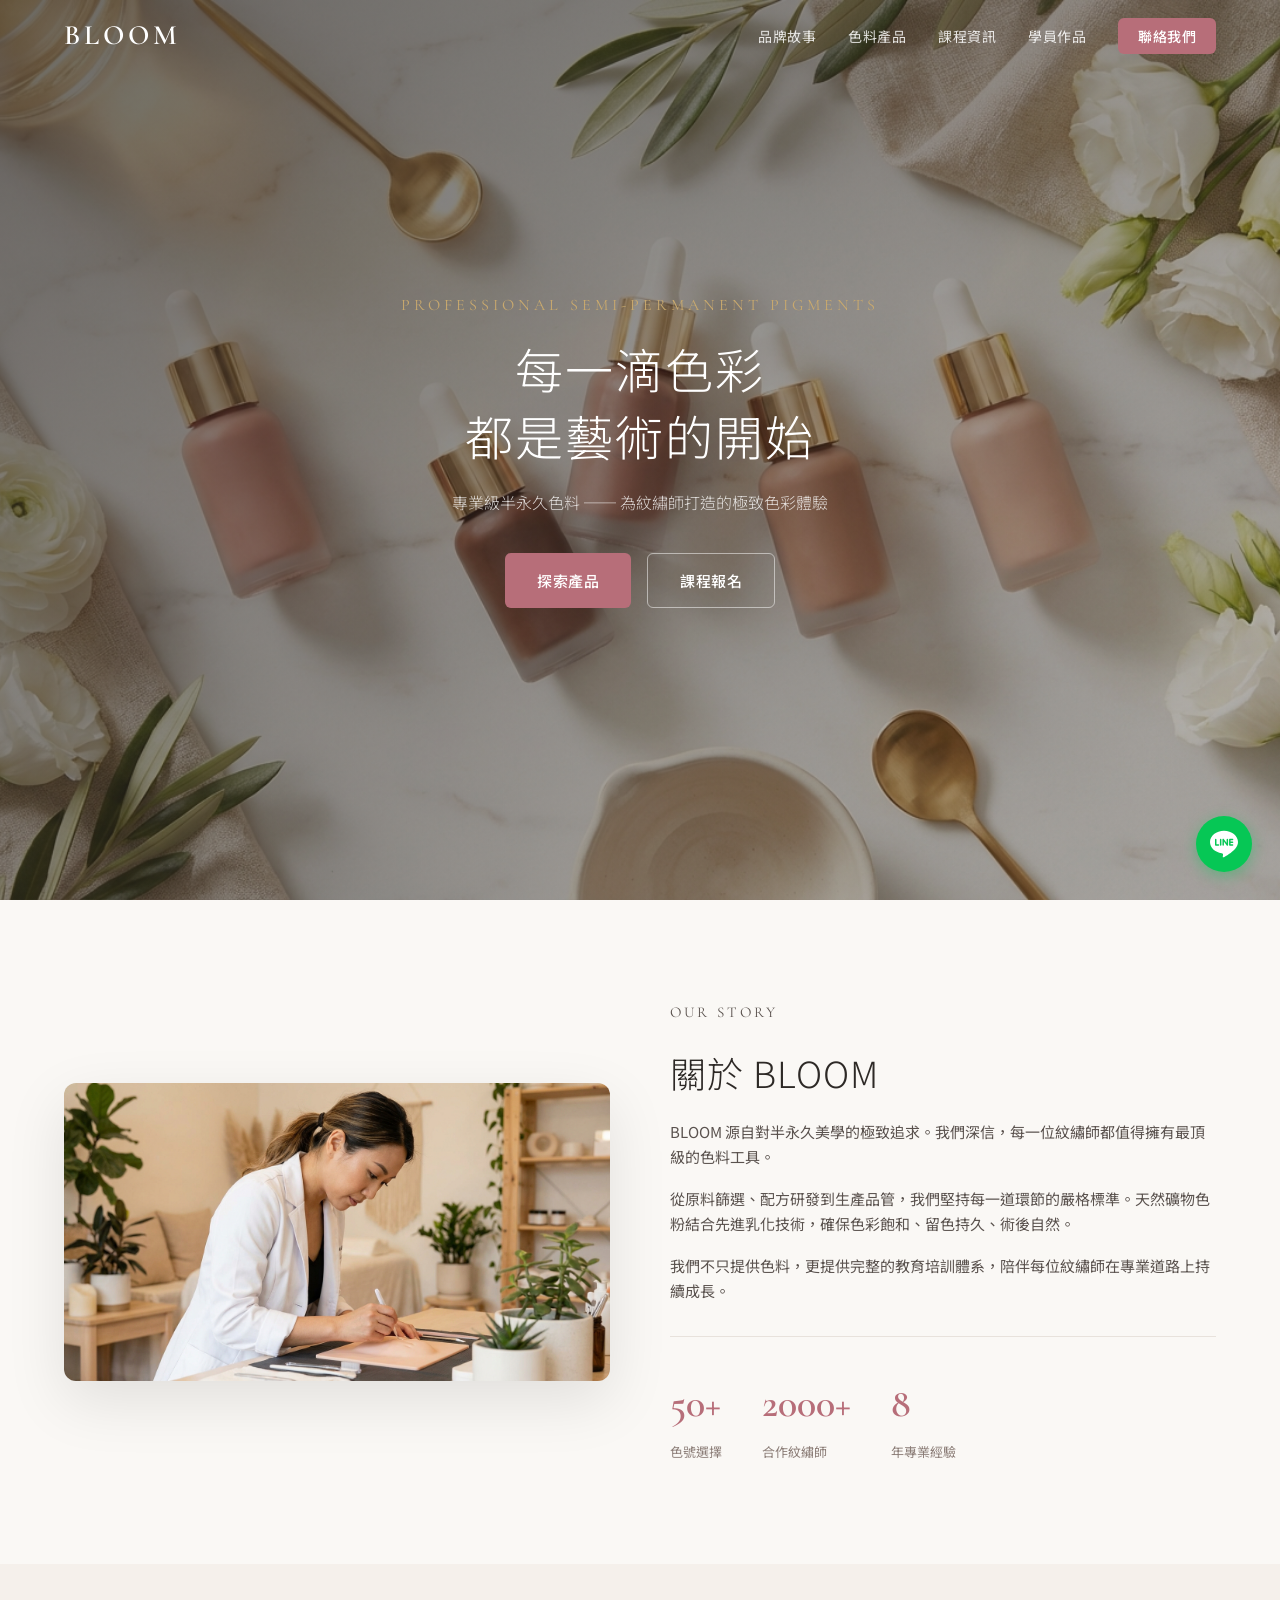
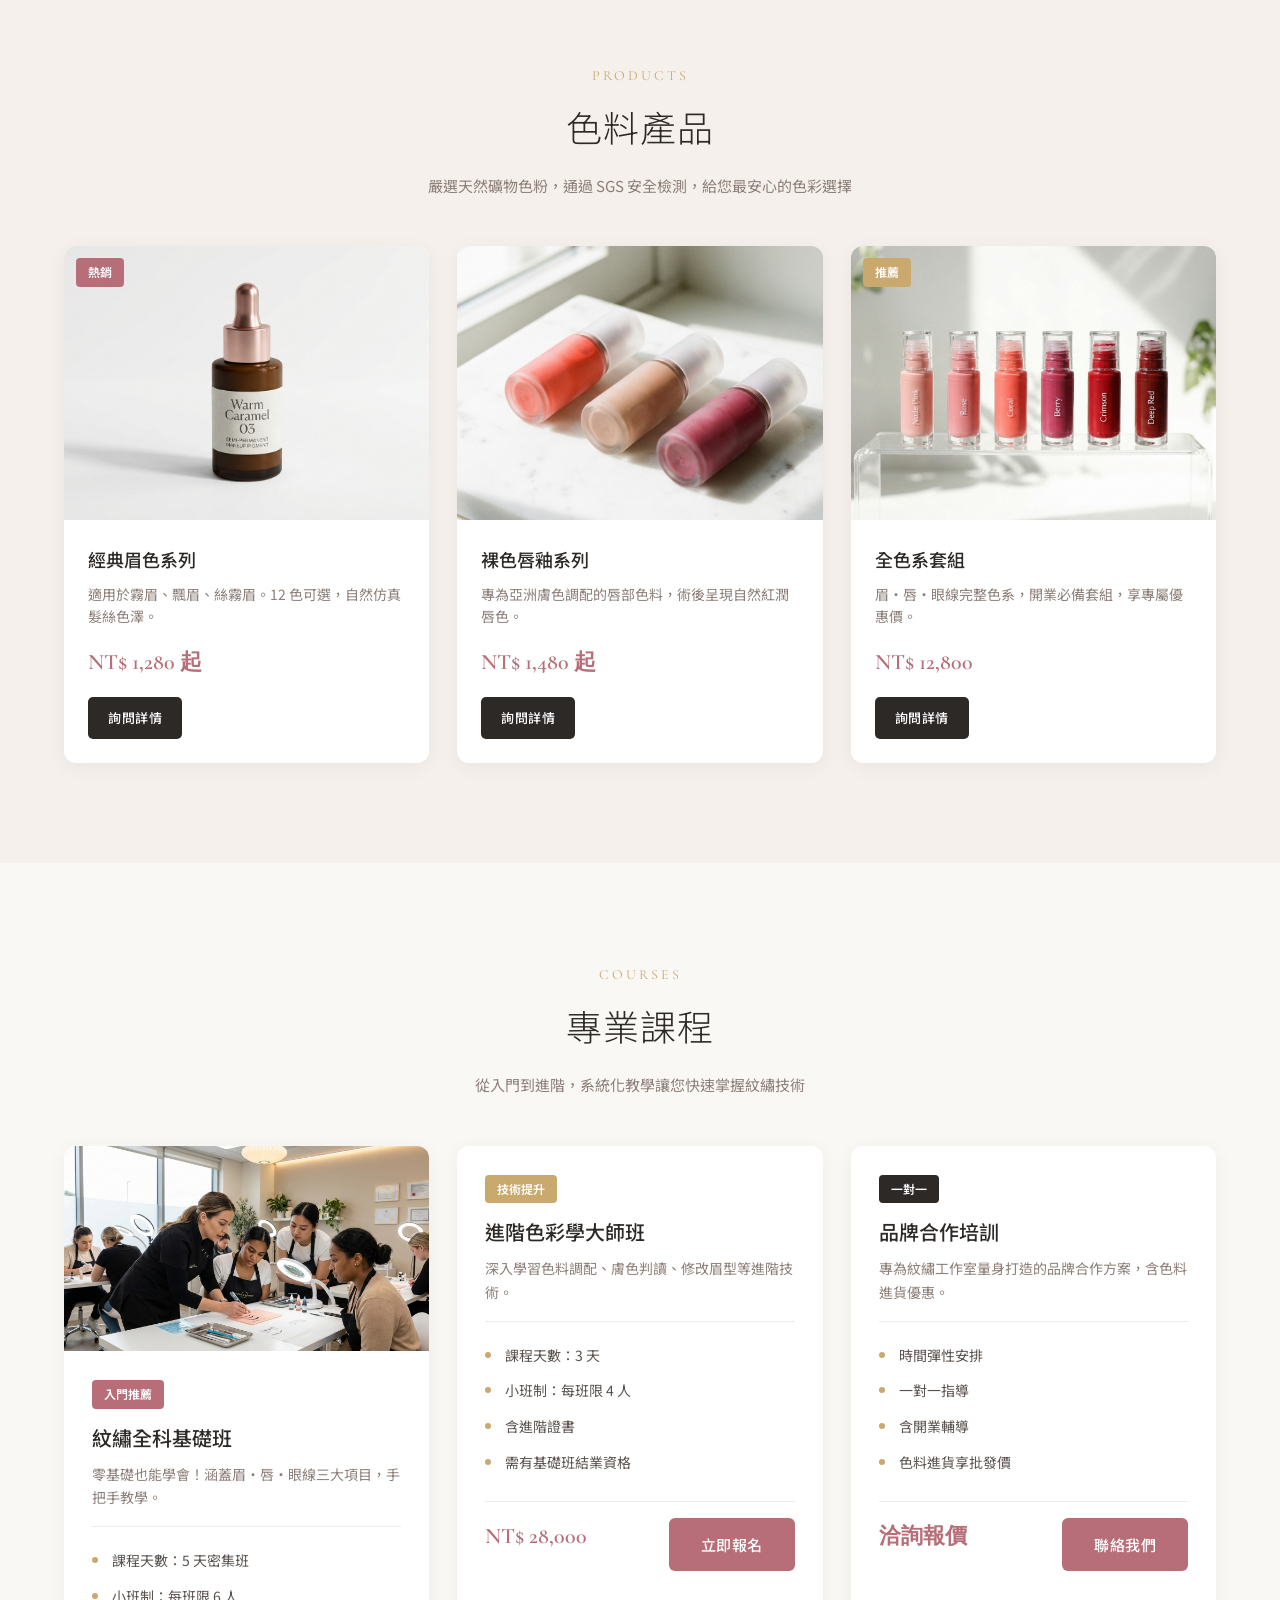
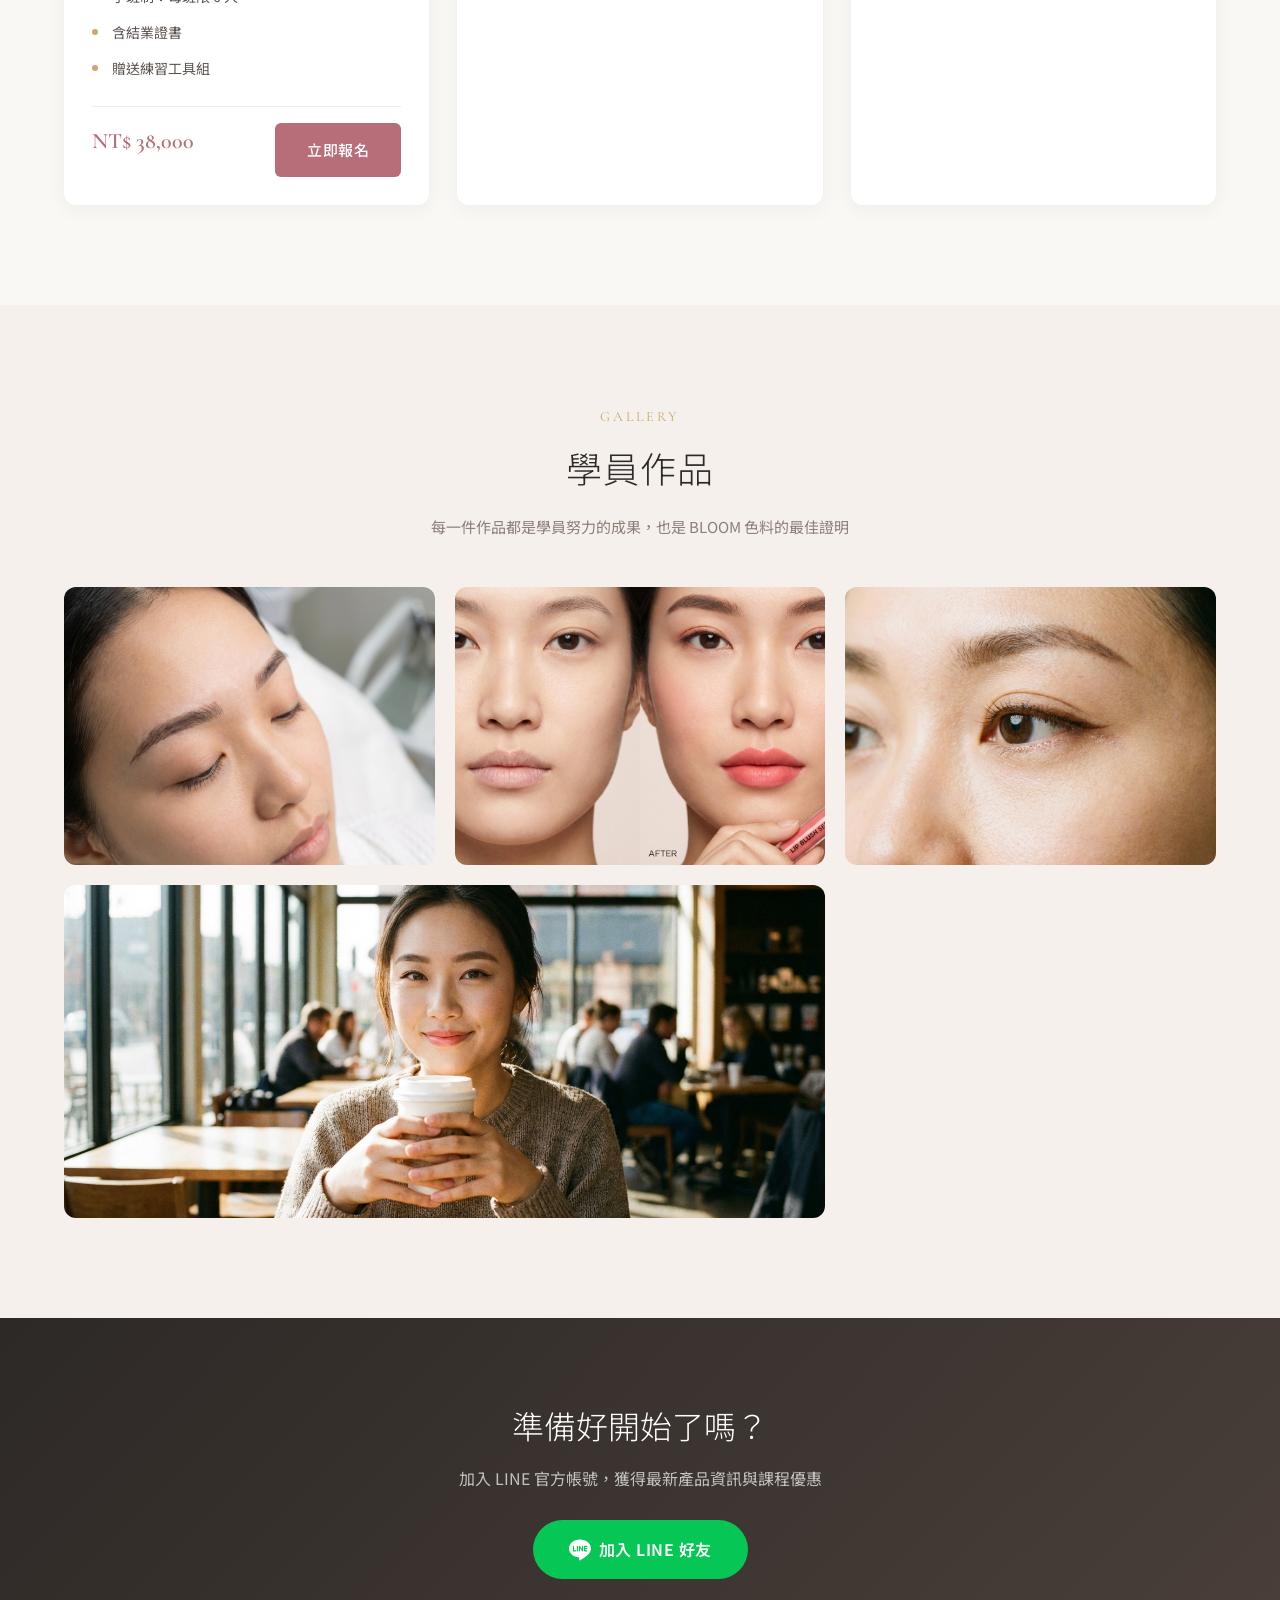
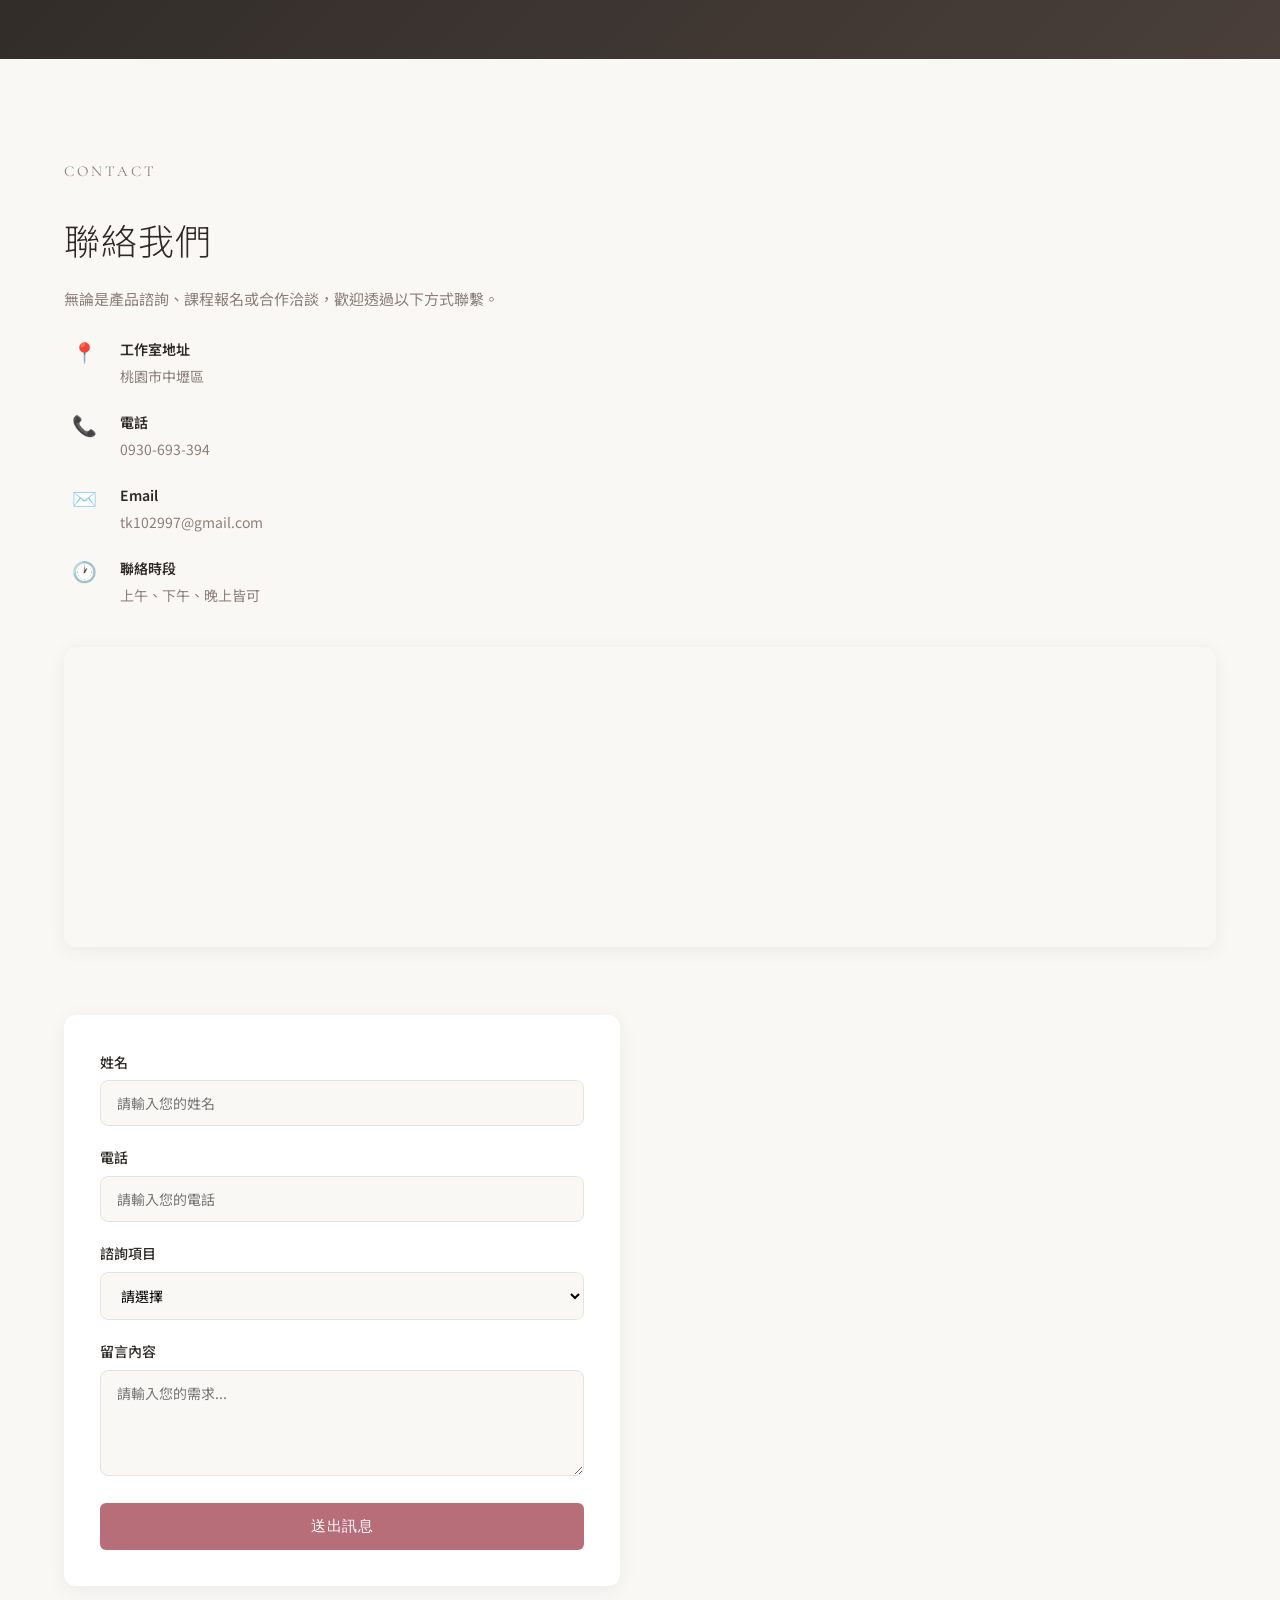
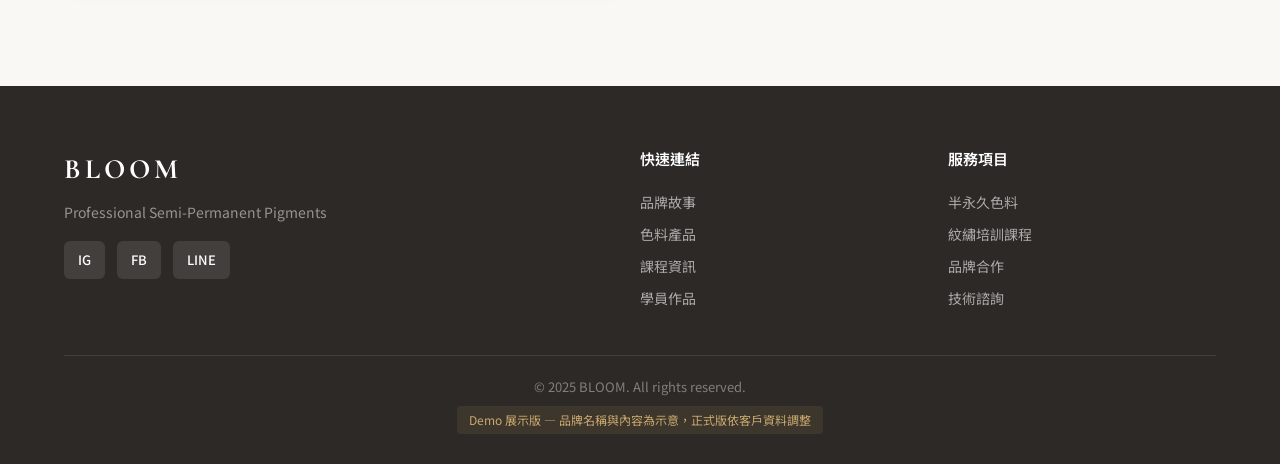
==== commit 3ab46f3c: "feat: add Google Maps embed to contact section" ====
--- a/index.html
+++ b/index.html
@@ -295,6 +295,17 @@
                 </div>
               </div>
             </div>
+          </div>
+          <div class="contact-map reveal">
+            <iframe
+              src="https://www.google.com/maps/embed?pb=!1m18!1m12!1m3!1d28958.54!2d121.2168!3d24.9537!2m3!1f0!2f0!3f0!3m2!1i1024!2i768!4f13.1!3m3!1m2!1s0x346823c1ec904dcb%3A0x3721d6d8dd600f21!2z5qGD5ZyS5biC5Lit5aOi5Y2A!5e0!3m2!1szh-TW!2stw!4v1"
+              width="100%"
+              height="300"
+              style="border: 0; border-radius: 12px"
+              allowfullscreen=""
+              loading="lazy"
+              referrerpolicy="no-referrer-when-downgrade"
+            ></iframe>
           </div>
           <div class="contact-form-wrap reveal">
             <form
--- a/style.css
+++ b/style.css
@@ -553,7 +553,18 @@
 .contact-grid {
   display: grid;
   grid-template-columns: 1fr 1fr;
-  gap: 60px;
+  gap: 40px;
+}
+.contact-map {
+  grid-column: 1 / -1;
+  margin-bottom: 20px;
+}
+.contact-map iframe {
+  width: 100%;
+  height: 300px;
+  border: 0;
+  border-radius: 12px;
+  box-shadow: 0 4px 20px rgba(0, 0, 0, 0.06);
 }
 .contact-info p {
   color: #8c7e78;
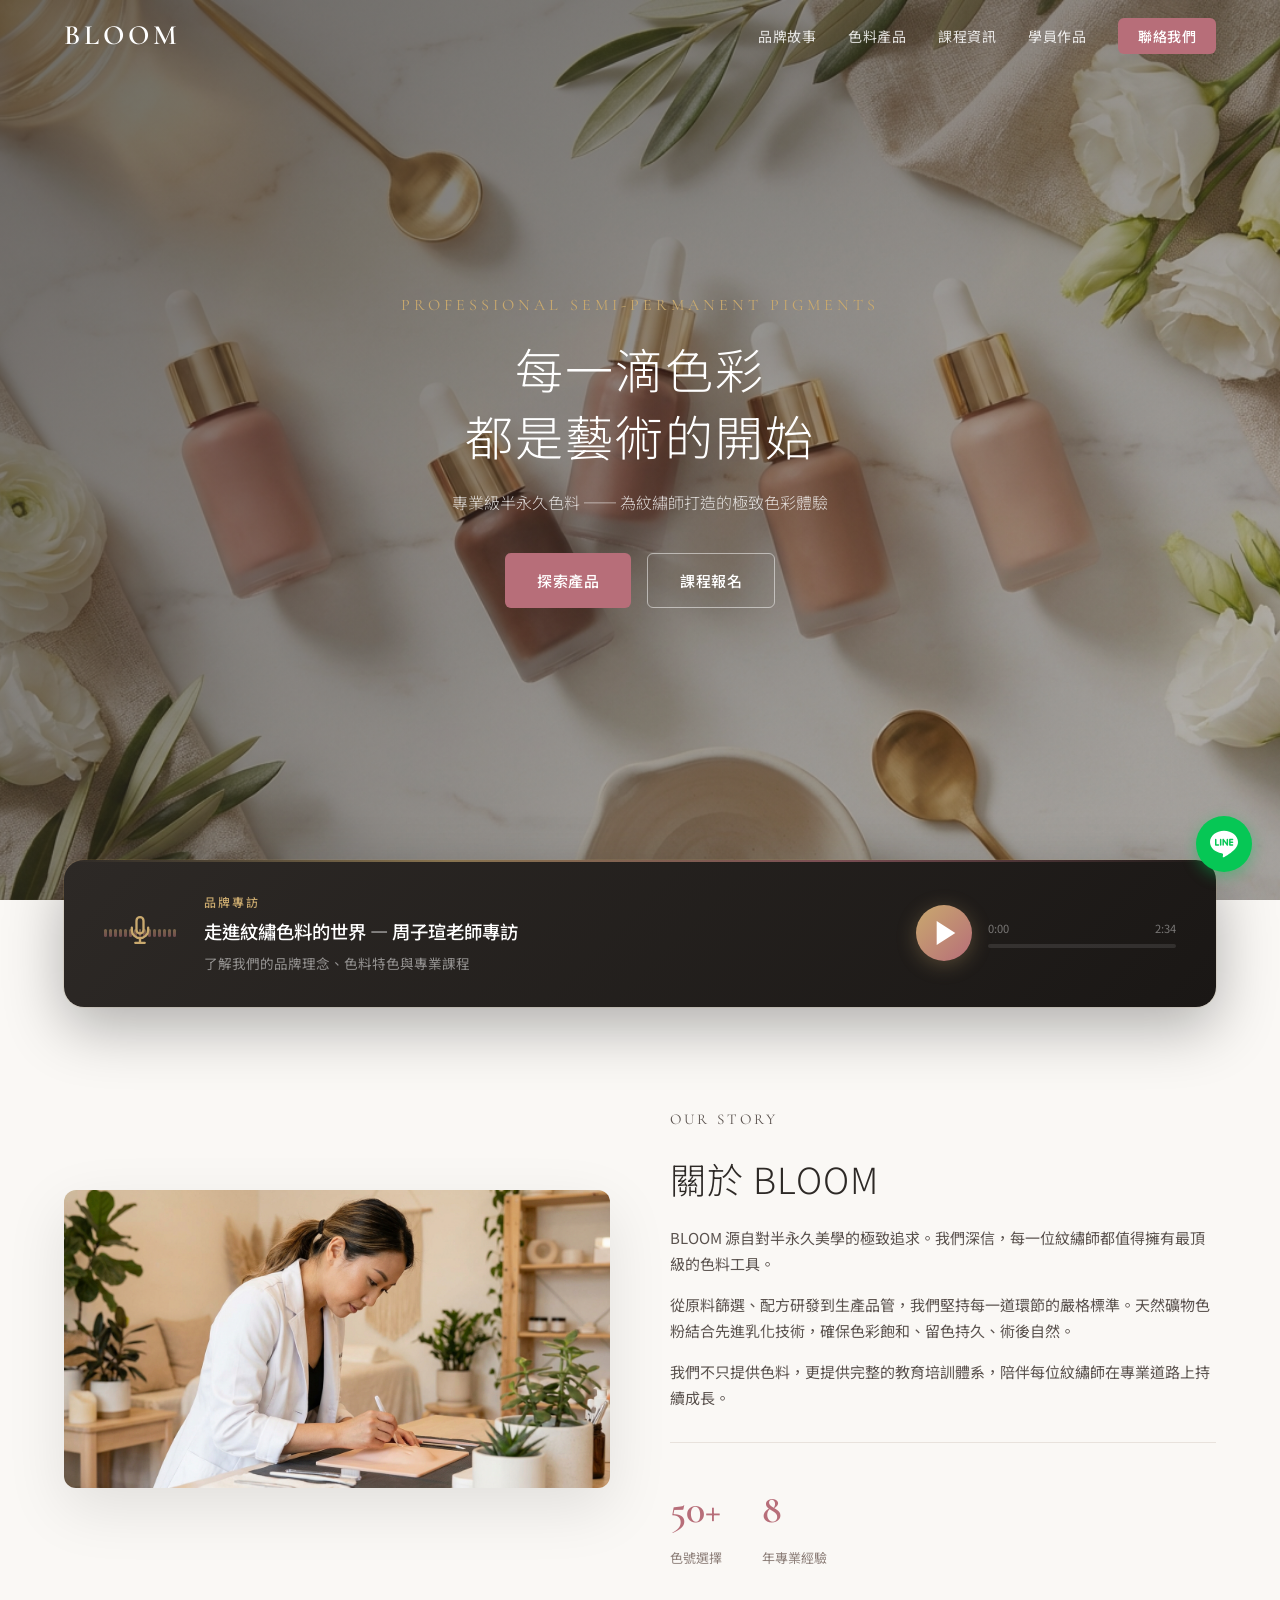
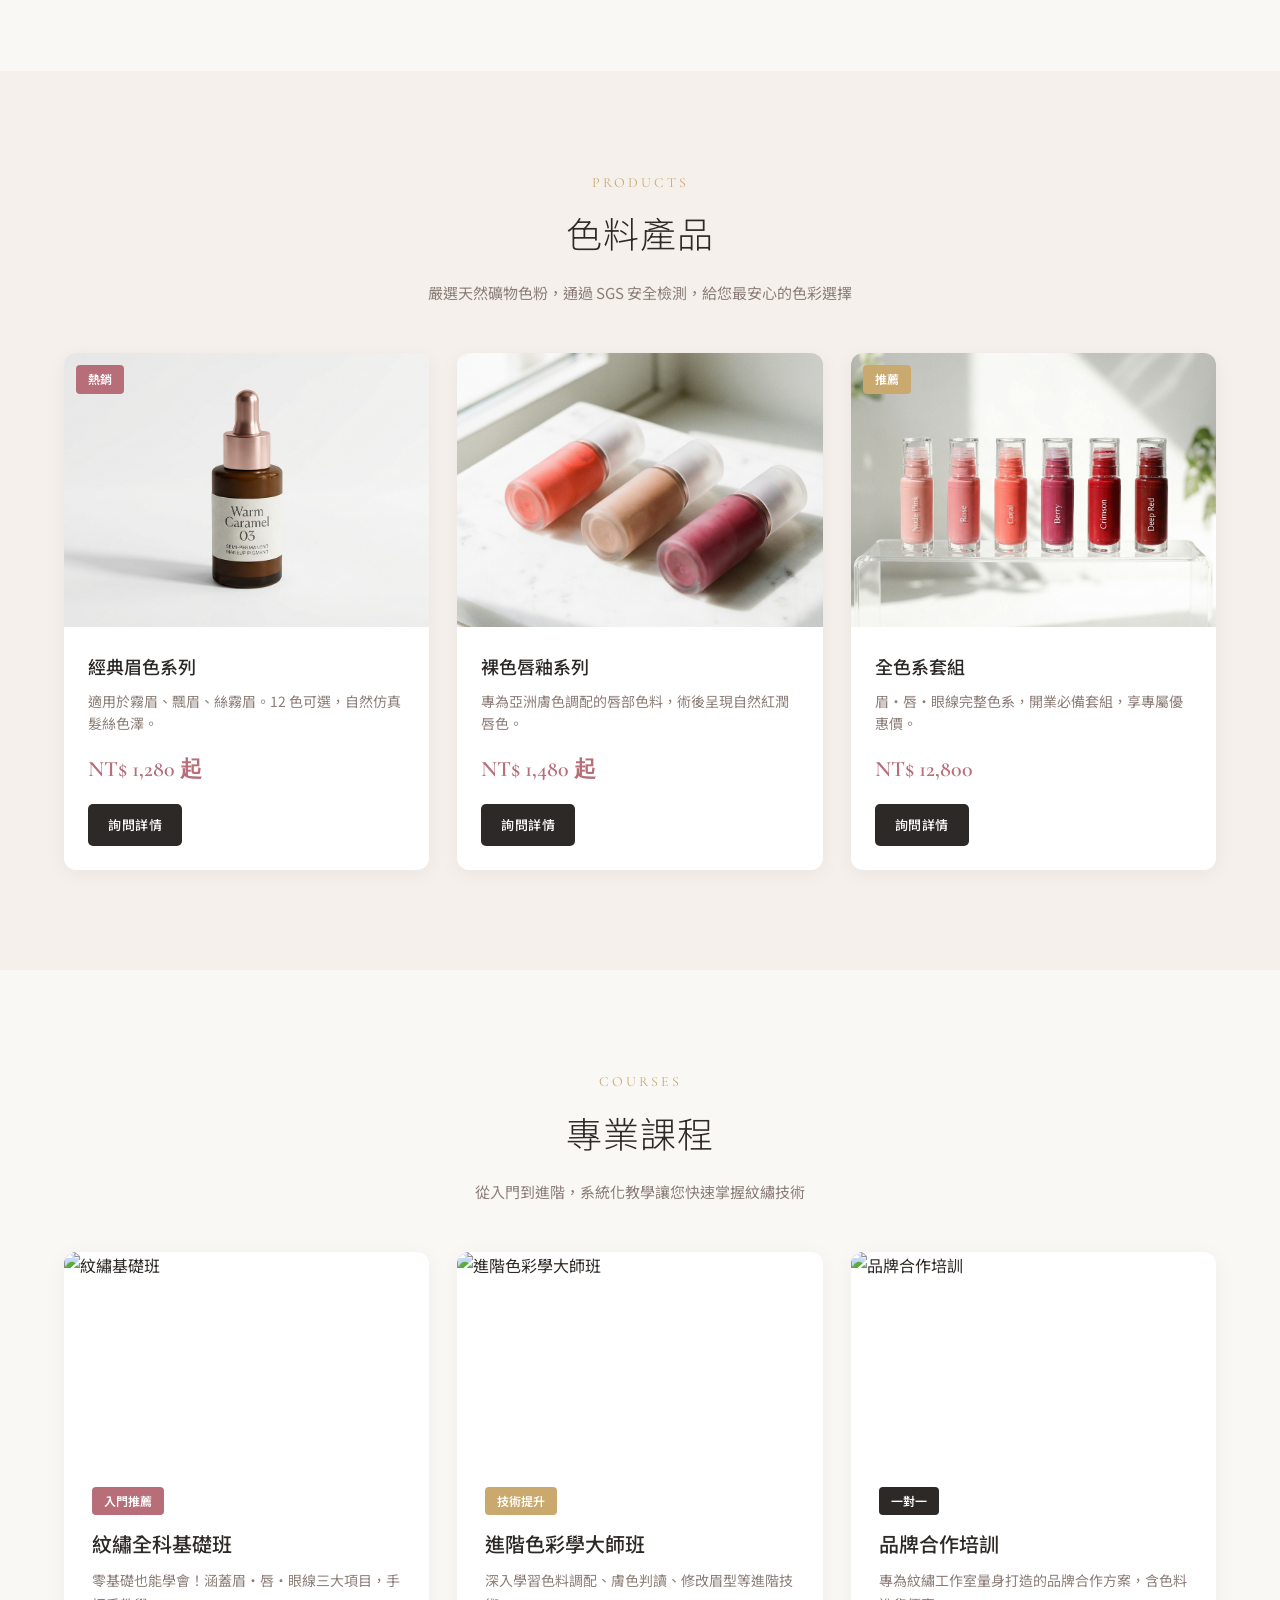
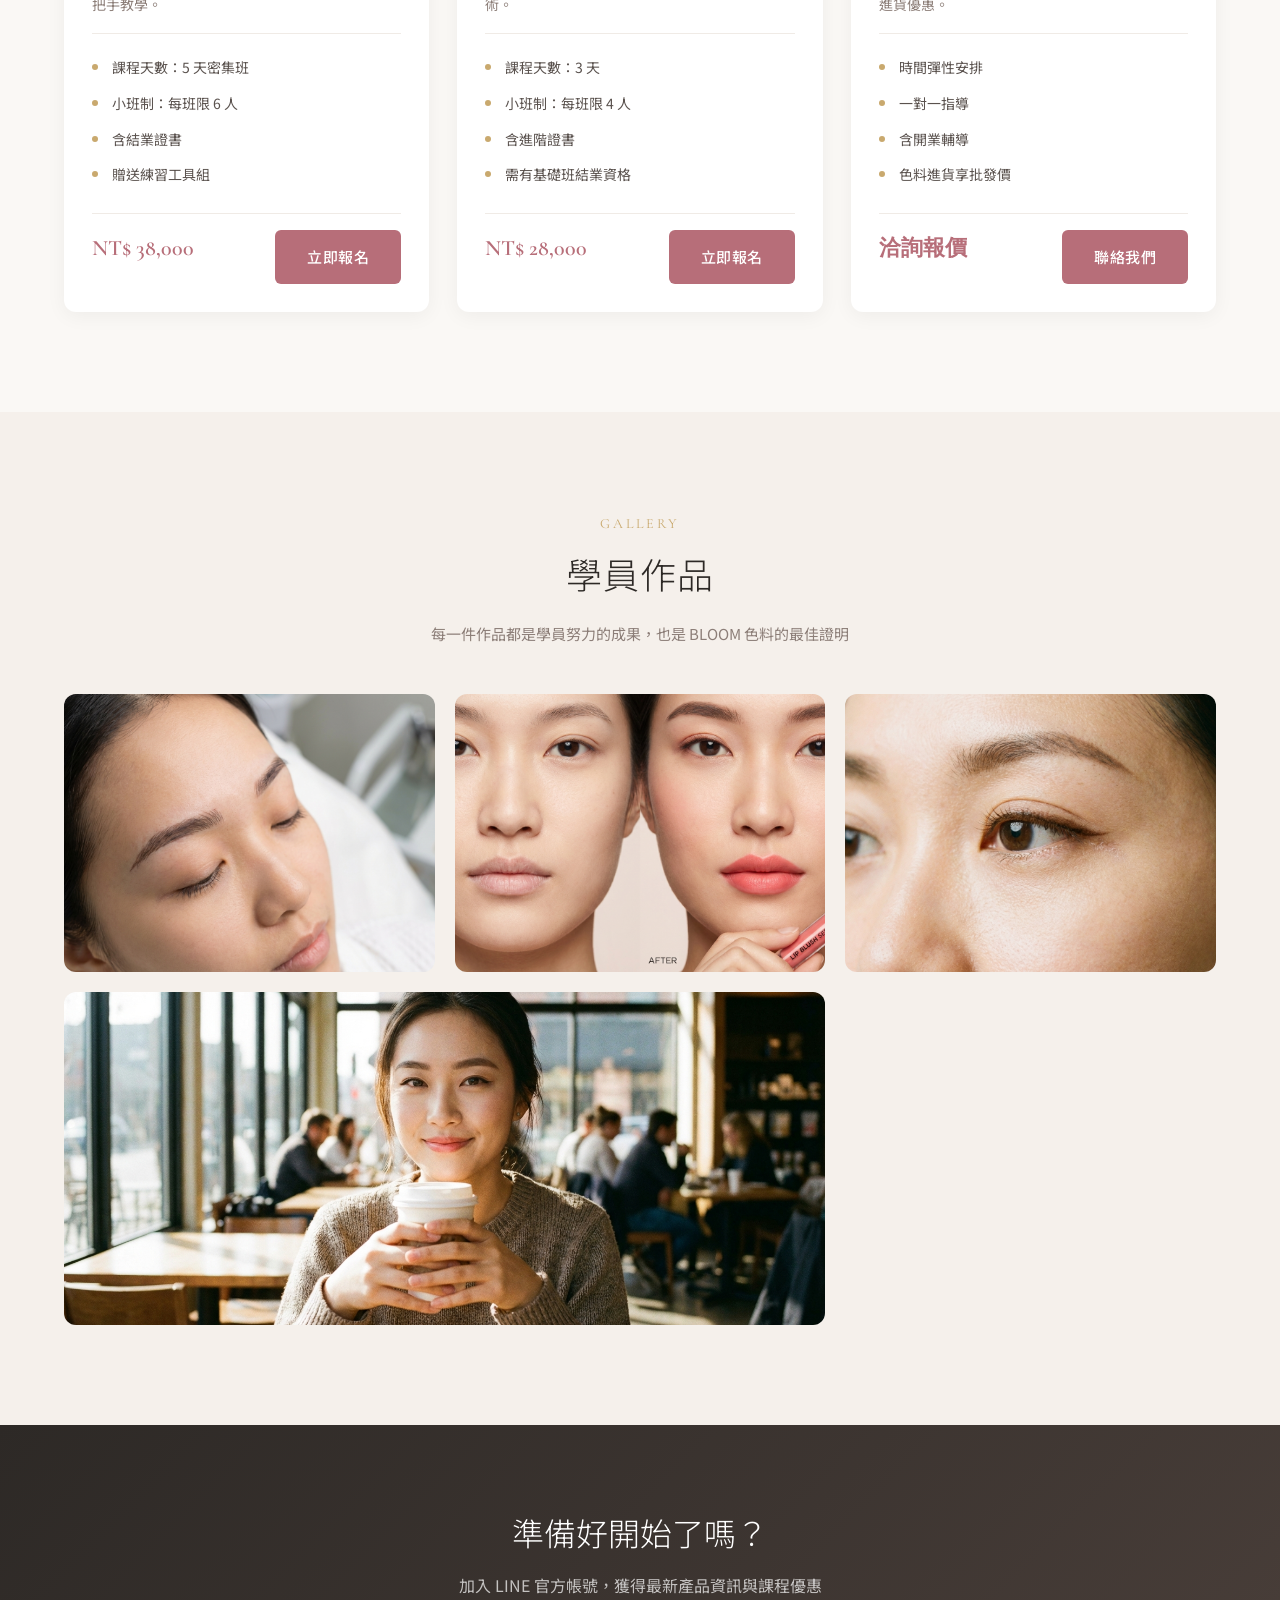
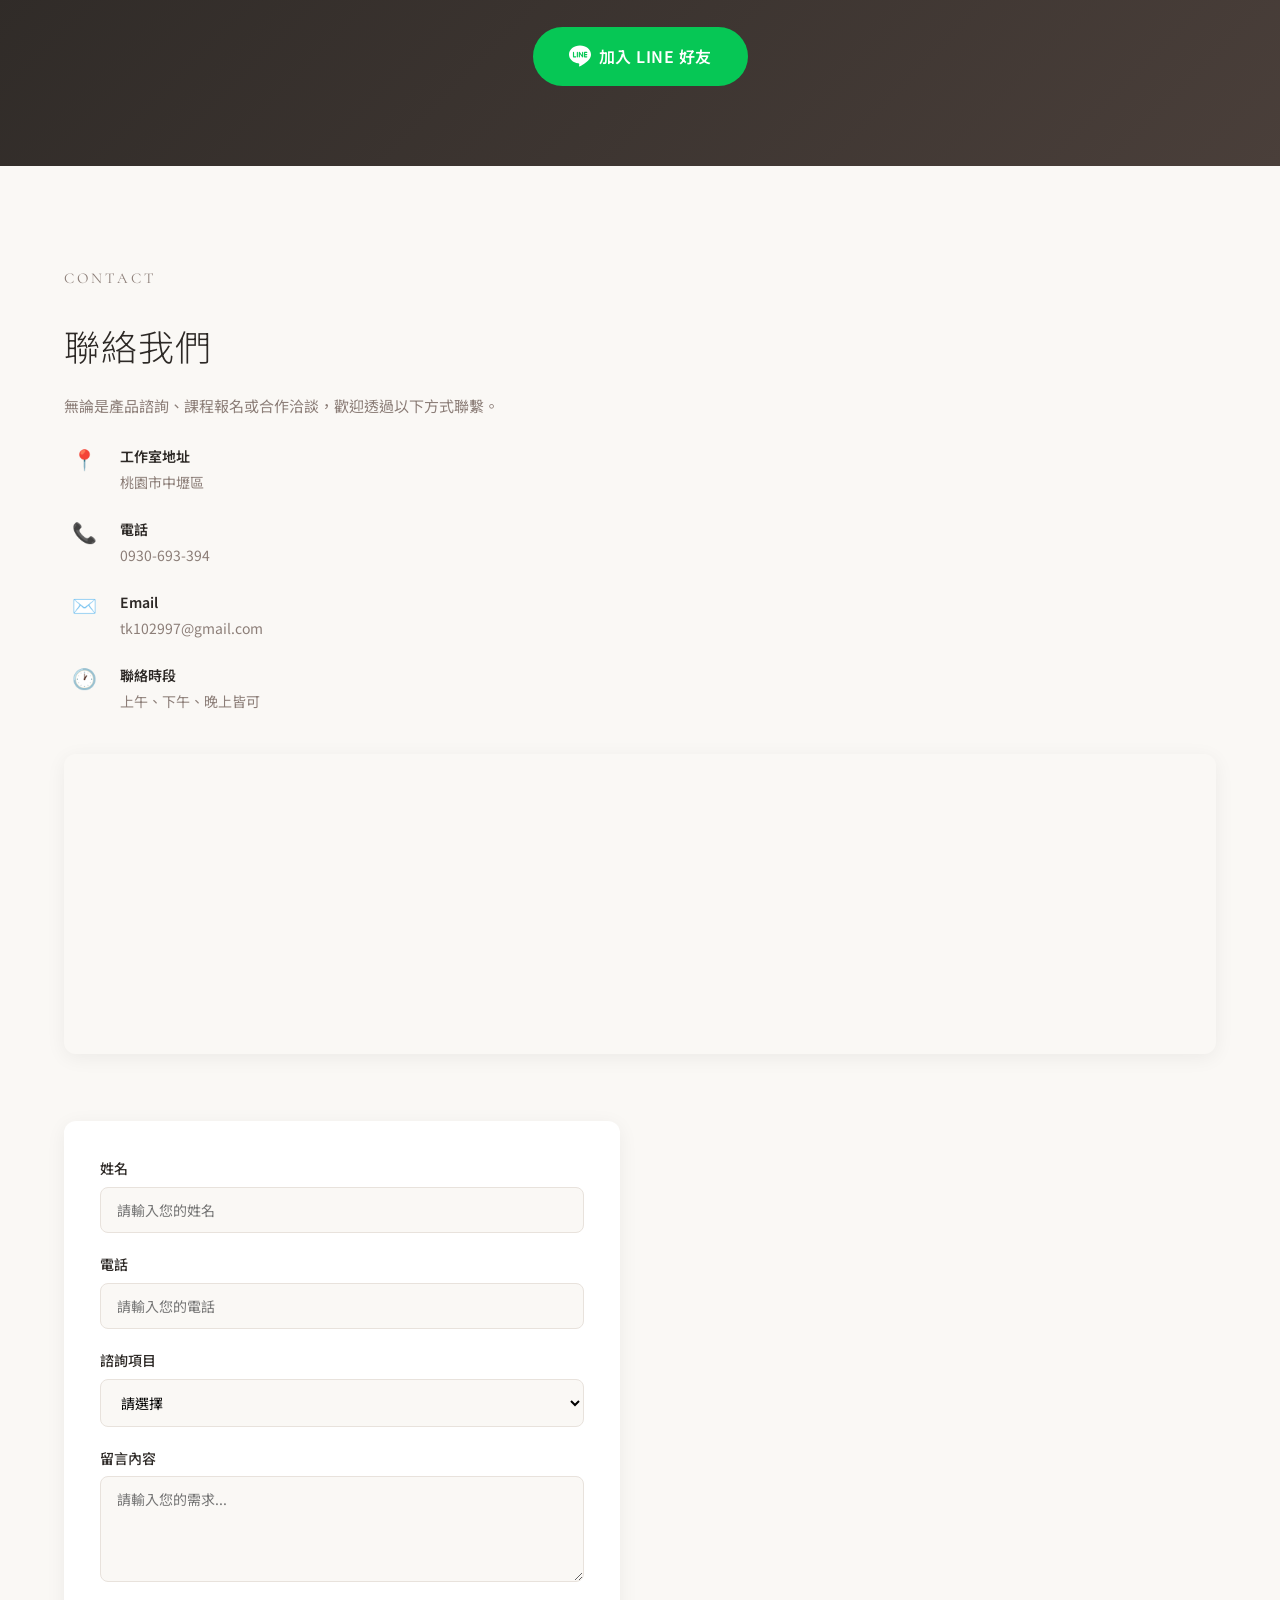
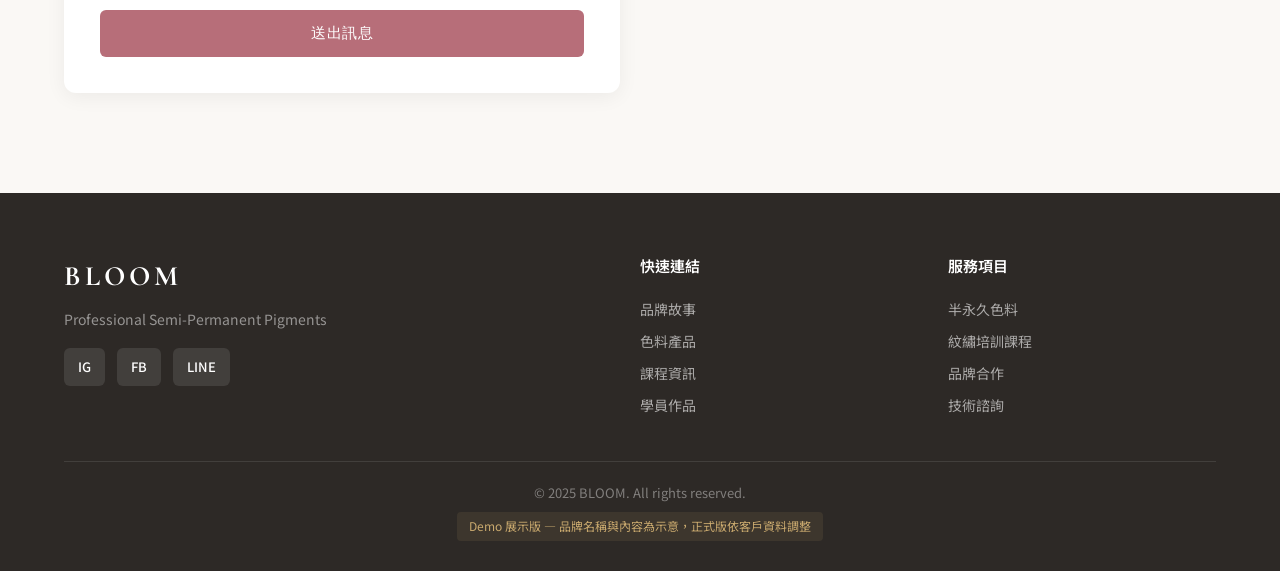
==== commit ad5c1c42: "feat: add audio interview player with Gemini TTS - Generated 12-segment dual-voice Chinese interview" ====
--- a/index.html
+++ b/index.html
@@ -46,6 +46,86 @@
       </div>
     </section>
 
+    <!-- Audio Player - Interview -->
+    <section class="audio-player-section" id="podcast">
+      <div class="container">
+        <div class="audio-player-card">
+          <div class="audio-player-visual">
+            <div class="audio-waveform">
+              <span></span><span></span><span></span><span></span><span></span>
+              <span></span><span></span><span></span><span></span><span></span>
+              <span></span><span></span><span></span><span></span><span></span>
+            </div>
+            <div class="audio-icon">
+              <svg
+                xmlns="http://www.w3.org/2000/svg"
+                width="28"
+                height="28"
+                viewBox="0 0 24 24"
+                fill="none"
+                stroke="currentColor"
+                stroke-width="2"
+                stroke-linecap="round"
+                stroke-linejoin="round"
+              >
+                <path
+                  d="M12 1a3 3 0 0 0-3 3v8a3 3 0 0 0 6 0V4a3 3 0 0 0-3-3z"
+                />
+                <path d="M19 10v2a7 7 0 0 1-14 0v-2" />
+                <line x1="12" y1="19" x2="12" y2="23" />
+                <line x1="8" y1="23" x2="16" y2="23" />
+              </svg>
+            </div>
+          </div>
+          <div class="audio-player-info">
+            <p class="audio-label">品牌專訪</p>
+            <h3 class="audio-title">走進紋繡色料的世界 — 周子瑄老師專訪</h3>
+            <p class="audio-desc">了解我們的品牌理念、色料特色與專業課程</p>
+          </div>
+          <div class="audio-player-controls">
+            <button class="audio-play-btn" id="audioPlayBtn" aria-label="播放">
+              <svg
+                class="play-icon"
+                xmlns="http://www.w3.org/2000/svg"
+                width="32"
+                height="32"
+                viewBox="0 0 24 24"
+                fill="currentColor"
+              >
+                <polygon points="5 3 19 12 5 21 5 3" />
+              </svg>
+              <svg
+                class="pause-icon"
+                xmlns="http://www.w3.org/2000/svg"
+                width="32"
+                height="32"
+                viewBox="0 0 24 24"
+                fill="currentColor"
+                style="display: none"
+              >
+                <rect x="6" y="4" width="4" height="16" />
+                <rect x="14" y="4" width="4" height="16" />
+              </svg>
+            </button>
+            <div class="audio-progress-wrap">
+              <div class="audio-time">
+                <span id="audioCurrentTime">0:00</span>
+                <span id="audioDuration">2:34</span>
+              </div>
+              <div class="audio-progress" id="audioProgress">
+                <div class="audio-progress-bar" id="audioProgressBar"></div>
+              </div>
+            </div>
+          </div>
+          <audio
+            id="audioElement"
+            preload="metadata"
+            src="interview-final.mp3"
+          ></audio>
+        </div>
+      </div>
+    </section>
+
     <!-- Brand Story -->
     <section class="section" id="about">
       <div class="container">
@@ -72,10 +152,6 @@
                 <span class="stat-label">色號選擇</span>
               </div>
               <div class="stat">
-                <span class="stat-num">2000+</span>
-                <span class="stat-label">合作紋繡師</span>
-              </div>
-              <div class="stat">
                 <span class="stat-num">8</span>
                 <span class="stat-label">年專業經驗</span>
               </div>
@@ -144,7 +220,7 @@
         <div class="courses-grid">
           <div class="course-card reveal">
             <div class="course-img">
-              <img src="images/course.jpg" alt="紋繡基礎班" />
+              <img src="images/course-1.jpg" alt="紋繡基礎班" />
             </div>
             <div class="course-info">
               <span class="course-tag">入門推薦</span>
@@ -163,6 +239,9 @@
             </div>
           </div>
           <div class="course-card reveal">
+            <div class="course-img">
+              <img src="images/course-2.jpg" alt="進階色彩學大師班" />
+            </div>
             <div class="course-info">
               <span class="course-tag tag-alt">技術提升</span>
               <h3>進階色彩學大師班</h3>
@@ -180,6 +259,9 @@
             </div>
           </div>
           <div class="course-card reveal">
+            <div class="course-img">
+              <img src="images/course-3.jpg" alt="品牌合作培訓" />
+            </div>
             <div class="course-info">
               <span class="course-tag tag-dark">一對一</span>
               <h3>品牌合作培訓</h3>
@@ -429,6 +511,73 @@
         { threshold: 0.1 },
       );
       document.querySelectorAll(".reveal").forEach((el) => obs.observe(el));
+
+      // Audio Player
+      const audio = document.getElementById("audioElement");
+      const playBtn = document.getElementById("audioPlayBtn");
+      const playIcon = playBtn.querySelector(".play-icon");
+      const pauseIcon = playBtn.querySelector(".pause-icon");
+      const progressBar = document.getElementById("audioProgressBar");
+      const progressWrap = document.getElementById("audioProgress");
+      const currentTimeEl = document.getElementById("audioCurrentTime");
+      const durationEl = document.getElementById("audioDuration");
+      const waveSpans = document.querySelectorAll(".audio-waveform span");
+
+      function formatTime(s) {
+        const m = Math.floor(s / 60);
+        const sec = Math.floor(s % 60);
+        return m + ":" + String(sec).padStart(2, "0");
+      }
+
+      audio.addEventListener("loadedmetadata", () => {
+        durationEl.textContent = formatTime(audio.duration);
+      });
+
+      playBtn.addEventListener("click", () => {
+        if (audio.paused) {
+          audio.play();
+          playIcon.style.display = "none";
+          pauseIcon.style.display = "block";
+          document.querySelector(".audio-player-card").classList.add("playing");
+        } else {
+          audio.pause();
+          playIcon.style.display = "block";
+          pauseIcon.style.display = "none";
+          document
+            .querySelector(".audio-player-card")
+            .classList.remove("playing");
+        }
+      });
+
+      audio.addEventListener("timeupdate", () => {
+        const pct = (audio.currentTime / audio.duration) * 100;
+        progressBar.style.width = pct + "%";
+        currentTimeEl.textContent = formatTime(audio.currentTime);
+        // Animate waveform bars
+        waveSpans.forEach((span, i) => {
+          const h =
+            20 +
+            Math.sin(audio.currentTime * 3 + i * 0.8) * 15 +
+            Math.random() * 10;
+          span.style.height = audio.paused ? "8px" : h + "px";
+        });
+      });
+
+      audio.addEventListener("ended", () => {
+        playIcon.style.display = "block";
+        pauseIcon.style.display = "none";
+        document
+          .querySelector(".audio-player-card")
+          .classList.remove("playing");
+        progressBar.style.width = "0%";
+        currentTimeEl.textContent = "0:00";
+      });
+
+      progressWrap.addEventListener("click", (e) => {
+        const rect = progressWrap.getBoundingClientRect();
+        const pct = (e.clientX - rect.left) / rect.width;
+        audio.currentTime = pct * audio.duration;
+      });
     </script>
   </body>
 </html>
--- a/style.css
+++ b/style.css
@@ -754,8 +754,317 @@
   transition-delay: 0.2s;
 }
 
-/* ---- RESPONSIVE ---- */
+/* ---- TABLET (768-1024) ---- */
+@media (max-width: 1024px) {
+  .products-grid {
+    grid-template-columns: repeat(2, 1fr);
+  }
+  .courses-grid {
+    grid-template-columns: repeat(2, 1fr);
+  }
+  .about-grid {
+    gap: 40px;
+  }
+  .hero-title {
+    font-size: 40px;
+  }
+}
+
+/* ---- AUDIO PLAYER ---- */
+.audio-player-section {
+  padding: 0;
+  position: relative;
+  z-index: 10;
+  margin-top: -40px;
+}
+
+.audio-player-card {
+  background: linear-gradient(135deg, #2d2926 0%, #1a1715 100%);
+  border-radius: 20px;
+  padding: 32px 40px;
+  display: flex;
+  align-items: center;
+  gap: 28px;
+  box-shadow:
+    0 20px 60px rgba(0, 0, 0, 0.3),
+    0 0 0 1px rgba(201, 169, 110, 0.15);
+  transition:
+    box-shadow 0.4s ease,
+    transform 0.3s ease;
+  position: relative;
+  overflow: hidden;
+}
+
+.audio-player-card::before {
+  content: "";
+  position: absolute;
+  top: 0;
+  left: 0;
+  right: 0;
+  height: 2px;
+  background: linear-gradient(
+    90deg,
+    transparent,
+    #c9a96e,
+    #b76e79,
+    transparent
+  );
+  opacity: 0.6;
+}
+
+.audio-player-card.playing {
+  box-shadow:
+    0 20px 60px rgba(183, 110, 121, 0.2),
+    0 0 0 1px rgba(201, 169, 110, 0.3);
+}
+
+.audio-player-card:hover {
+  transform: translateY(-2px);
+}
+
+.audio-player-visual {
+  position: relative;
+  width: 72px;
+  height: 72px;
+  flex-shrink: 0;
+  display: flex;
+  align-items: center;
+  justify-content: center;
+}
+
+.audio-waveform {
+  position: absolute;
+  inset: 0;
+  display: flex;
+  align-items: center;
+  justify-content: center;
+  gap: 2px;
+}
+
+.audio-waveform span {
+  width: 3px;
+  height: 8px;
+  background: linear-gradient(180deg, #c9a96e, #b76e79);
+  border-radius: 2px;
+  transition: height 0.15s ease;
+  opacity: 0.5;
+}
+
+.audio-player-card.playing .audio-waveform span {
+  opacity: 1;
+  animation: wave-idle 1.5s ease-in-out infinite alternate;
+}
+
+.audio-waveform span:nth-child(1) {
+  animation-delay: 0s;
+}
+.audio-waveform span:nth-child(2) {
+  animation-delay: 0.1s;
+}
+.audio-waveform span:nth-child(3) {
+  animation-delay: 0.2s;
+}
+.audio-waveform span:nth-child(4) {
+  animation-delay: 0.3s;
+}
+.audio-waveform span:nth-child(5) {
+  animation-delay: 0.4s;
+}
+.audio-waveform span:nth-child(6) {
+  animation-delay: 0.5s;
+}
+.audio-waveform span:nth-child(7) {
+  animation-delay: 0.4s;
+}
+.audio-waveform span:nth-child(8) {
+  animation-delay: 0.3s;
+}
+.audio-waveform span:nth-child(9) {
+  animation-delay: 0.2s;
+}
+.audio-waveform span:nth-child(10) {
+  animation-delay: 0.1s;
+}
+.audio-waveform span:nth-child(11) {
+  animation-delay: 0s;
+}
+.audio-waveform span:nth-child(12) {
+  animation-delay: 0.1s;
+}
+.audio-waveform span:nth-child(13) {
+  animation-delay: 0.2s;
+}
+.audio-waveform span:nth-child(14) {
+  animation-delay: 0.3s;
+}
+.audio-waveform span:nth-child(15) {
+  animation-delay: 0.4s;
+}
+
+@keyframes wave-idle {
+  0% {
+    height: 8px;
+  }
+  100% {
+    height: 28px;
+  }
+}
+
+.audio-icon {
+  position: relative;
+  z-index: 1;
+  color: #c9a96e;
+}
+
+.audio-player-info {
+  flex: 1;
+  min-width: 0;
+}
+
+.audio-label {
+  color: #c9a96e;
+  font-size: 0.75rem;
+  text-transform: uppercase;
+  letter-spacing: 2px;
+  margin-bottom: 4px;
+  font-weight: 500;
+}
+
+.audio-title {
+  color: #fff;
+  font-family: "Noto Sans TC", sans-serif;
+  font-size: 1.15rem;
+  font-weight: 500;
+  margin-bottom: 4px;
+  white-space: nowrap;
+  overflow: hidden;
+  text-overflow: ellipsis;
+}
+
+.audio-desc {
+  color: rgba(255, 255, 255, 0.5);
+  font-size: 0.85rem;
+}
+
+.audio-player-controls {
+  display: flex;
+  align-items: center;
+  gap: 16px;
+  flex-shrink: 0;
+  min-width: 260px;
+}
+
+.audio-play-btn {
+  width: 56px;
+  height: 56px;
+  border-radius: 50%;
+  border: none;
+  background: linear-gradient(135deg, #c9a96e, #b76e79);
+  color: #fff;
+  display: flex;
+  align-items: center;
+  justify-content: center;
+  cursor: pointer;
+  transition:
+    transform 0.2s,
+    box-shadow 0.2s;
+  flex-shrink: 0;
+  box-shadow: 0 4px 20px rgba(201, 169, 110, 0.3);
+}
+
+.audio-play-btn:hover {
+  transform: scale(1.08);
+  box-shadow: 0 6px 30px rgba(201, 169, 110, 0.5);
+}
+
+.audio-play-btn .play-icon {
+  margin-left: 3px;
+}
+
+.audio-progress-wrap {
+  flex: 1;
+  min-width: 0;
+}
+
+.audio-time {
+  display: flex;
+  justify-content: space-between;
+  font-size: 0.7rem;
+  color: rgba(255, 255, 255, 0.4);
+  margin-bottom: 6px;
+  font-variant-numeric: tabular-nums;
+}
+
+.audio-progress {
+  width: 100%;
+  height: 4px;
+  background: rgba(255, 255, 255, 0.1);
+  border-radius: 2px;
+  cursor: pointer;
+  position: relative;
+  transition: height 0.2s;
+}
+
+.audio-progress:hover {
+  height: 6px;
+}
+
+.audio-progress-bar {
+  height: 100%;
+  background: linear-gradient(90deg, #c9a96e, #b76e79);
+  border-radius: 2px;
+  width: 0%;
+  transition: width 0.1s linear;
+  position: relative;
+}
+
+.audio-progress-bar::after {
+  content: "";
+  position: absolute;
+  right: -5px;
+  top: 50%;
+  transform: translateY(-50%);
+  width: 10px;
+  height: 10px;
+  border-radius: 50%;
+  background: #c9a96e;
+  opacity: 0;
+  transition: opacity 0.2s;
+}
+
+.audio-progress:hover .audio-progress-bar::after {
+  opacity: 1;
+}
+
+/* ---- MOBILE (≤768) ---- */
 @media (max-width: 768px) {
+  .audio-player-card {
+    flex-direction: column;
+    padding: 24px 20px;
+    gap: 16px;
+    text-align: center;
+  }
+  .audio-player-visual {
+    width: 56px;
+    height: 56px;
+  }
+  .audio-title {
+    font-size: 1rem;
+    white-space: normal;
+  }
+  .audio-player-controls {
+    width: 100%;
+    min-width: 0;
+  }
+  .audio-play-btn {
+    width: 48px;
+    height: 48px;
+  }
+  .audio-play-btn svg {
+    width: 24px;
+    height: 24px;
+  }
+
   .nav-toggle {
     display: block;
   }
@@ -779,11 +1088,19 @@
     color: #2d2926 !important;
     font-size: 16px;
   }
+  .hero {
+    min-height: 500px;
+  }
   .hero-title {
     font-size: 32px;
+    letter-spacing: 1px;
   }
   .hero-subtitle {
-    font-size: 13px;
+    font-size: 12px;
+    letter-spacing: 2px;
+  }
+  .hero-desc {
+    font-size: 14px;
   }
   .about-grid {
     grid-template-columns: 1fr;
@@ -792,22 +1109,47 @@
   .products-grid {
     grid-template-columns: 1fr;
   }
+  .product-card {
+    max-width: 480px;
+    margin: 0 auto;
+  }
   .courses-grid {
     grid-template-columns: 1fr;
   }
+  .course-card {
+    max-width: 480px;
+    margin: 0 auto;
+  }
   .gallery-grid {
     grid-template-columns: 1fr 1fr;
   }
+  .gallery-item {
+    aspect-ratio: 1/1;
+  }
+  .gallery-item:nth-child(3) {
+    grid-column: span 2;
+    aspect-ratio: 16/9;
+  }
   .gallery-item-wide {
     grid-column: span 2;
+    aspect-ratio: 16/9;
   }
   .contact-grid {
     grid-template-columns: 1fr;
     gap: 32px;
   }
+  .contact-map iframe {
+    height: 250px;
+  }
+  .contact-form {
+    padding: 24px;
+  }
   .footer-grid {
-    grid-template-columns: 1fr;
+    grid-template-columns: 1fr 1fr;
     gap: 24px;
+  }
+  .footer-brand {
+    grid-column: span 2;
   }
   .section {
     padding: 60px 0;
@@ -815,23 +1157,58 @@
   .section-title {
     font-size: 28px;
   }
+  .section-desc {
+    font-size: 14px;
+    margin-bottom: 32px;
+  }
   .about-stats {
     gap: 24px;
   }
   .stat-num {
     font-size: 32px;
   }
-}
-
+  .floating-line {
+    bottom: 20px;
+    right: 20px;
+    width: 50px;
+    height: 50px;
+  }
+  .floating-line svg {
+    width: 24px;
+    height: 24px;
+  }
+  .cta-content h2 {
+    font-size: 26px;
+  }
+  .btn {
+    padding: 12px 24px;
+    font-size: 14px;
+  }
+  .btn-line {
+    padding: 14px 28px;
+    font-size: 15px;
+  }
+}
+
+/* ---- SMALL MOBILE (≤480) ---- */
 @media (max-width: 480px) {
   .hero-title {
     font-size: 28px;
   }
   .hero-actions {
     flex-direction: column;
+    gap: 12px;
+  }
+  .hero-actions .btn {
+    width: 100%;
+    justify-content: center;
   }
   .gallery-grid {
     grid-template-columns: 1fr;
+    gap: 12px;
+  }
+  .gallery-item {
+    aspect-ratio: 4/3;
   }
   .gallery-item-wide {
     grid-column: span 1;
@@ -842,4 +1219,24 @@
     gap: 16px;
     text-align: center;
   }
-}
+  .footer-grid {
+    grid-template-columns: 1fr;
+  }
+  .footer-brand {
+    grid-column: span 1;
+  }
+  .section-label {
+    font-size: 12px;
+  }
+  .price {
+    font-size: 20px;
+  }
+  .course-footer {
+    flex-direction: column;
+    gap: 12px;
+    align-items: flex-start;
+  }
+  .contact-map iframe {
+    height: 200px;
+  }
+}
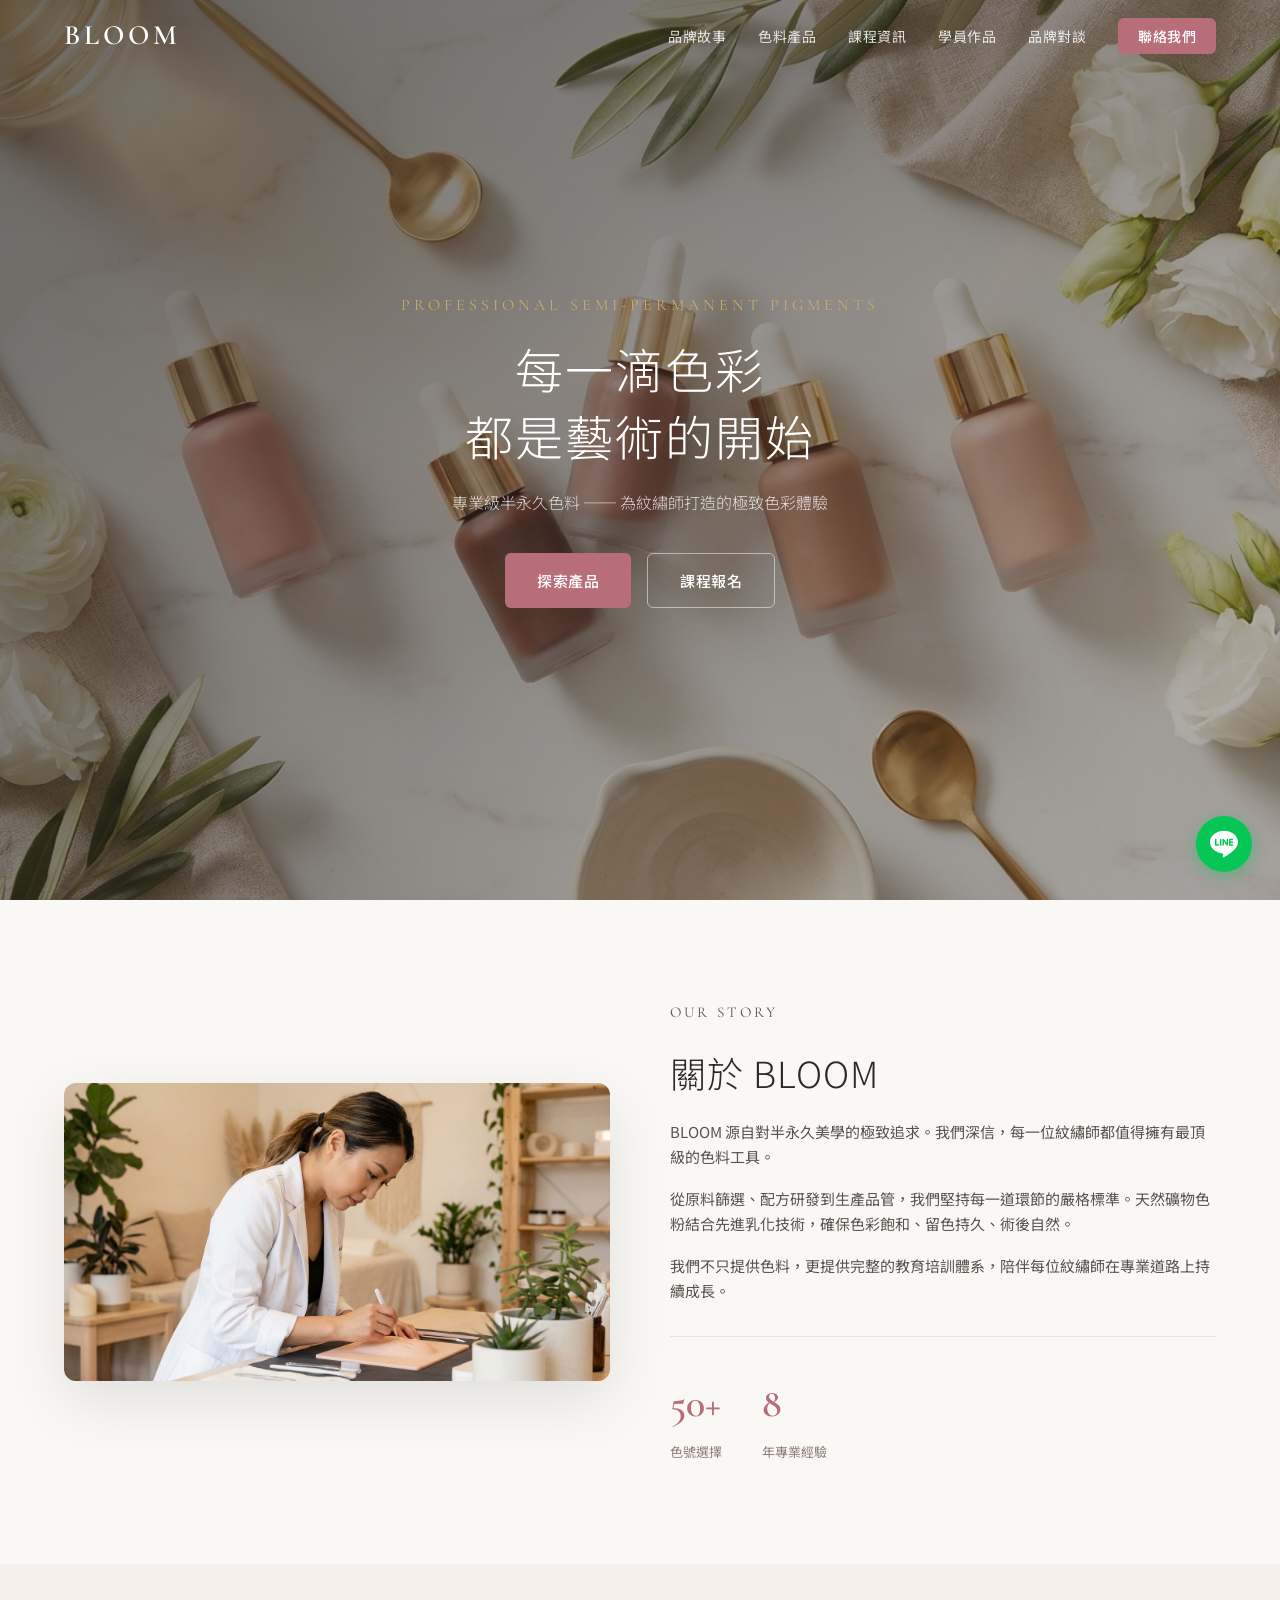
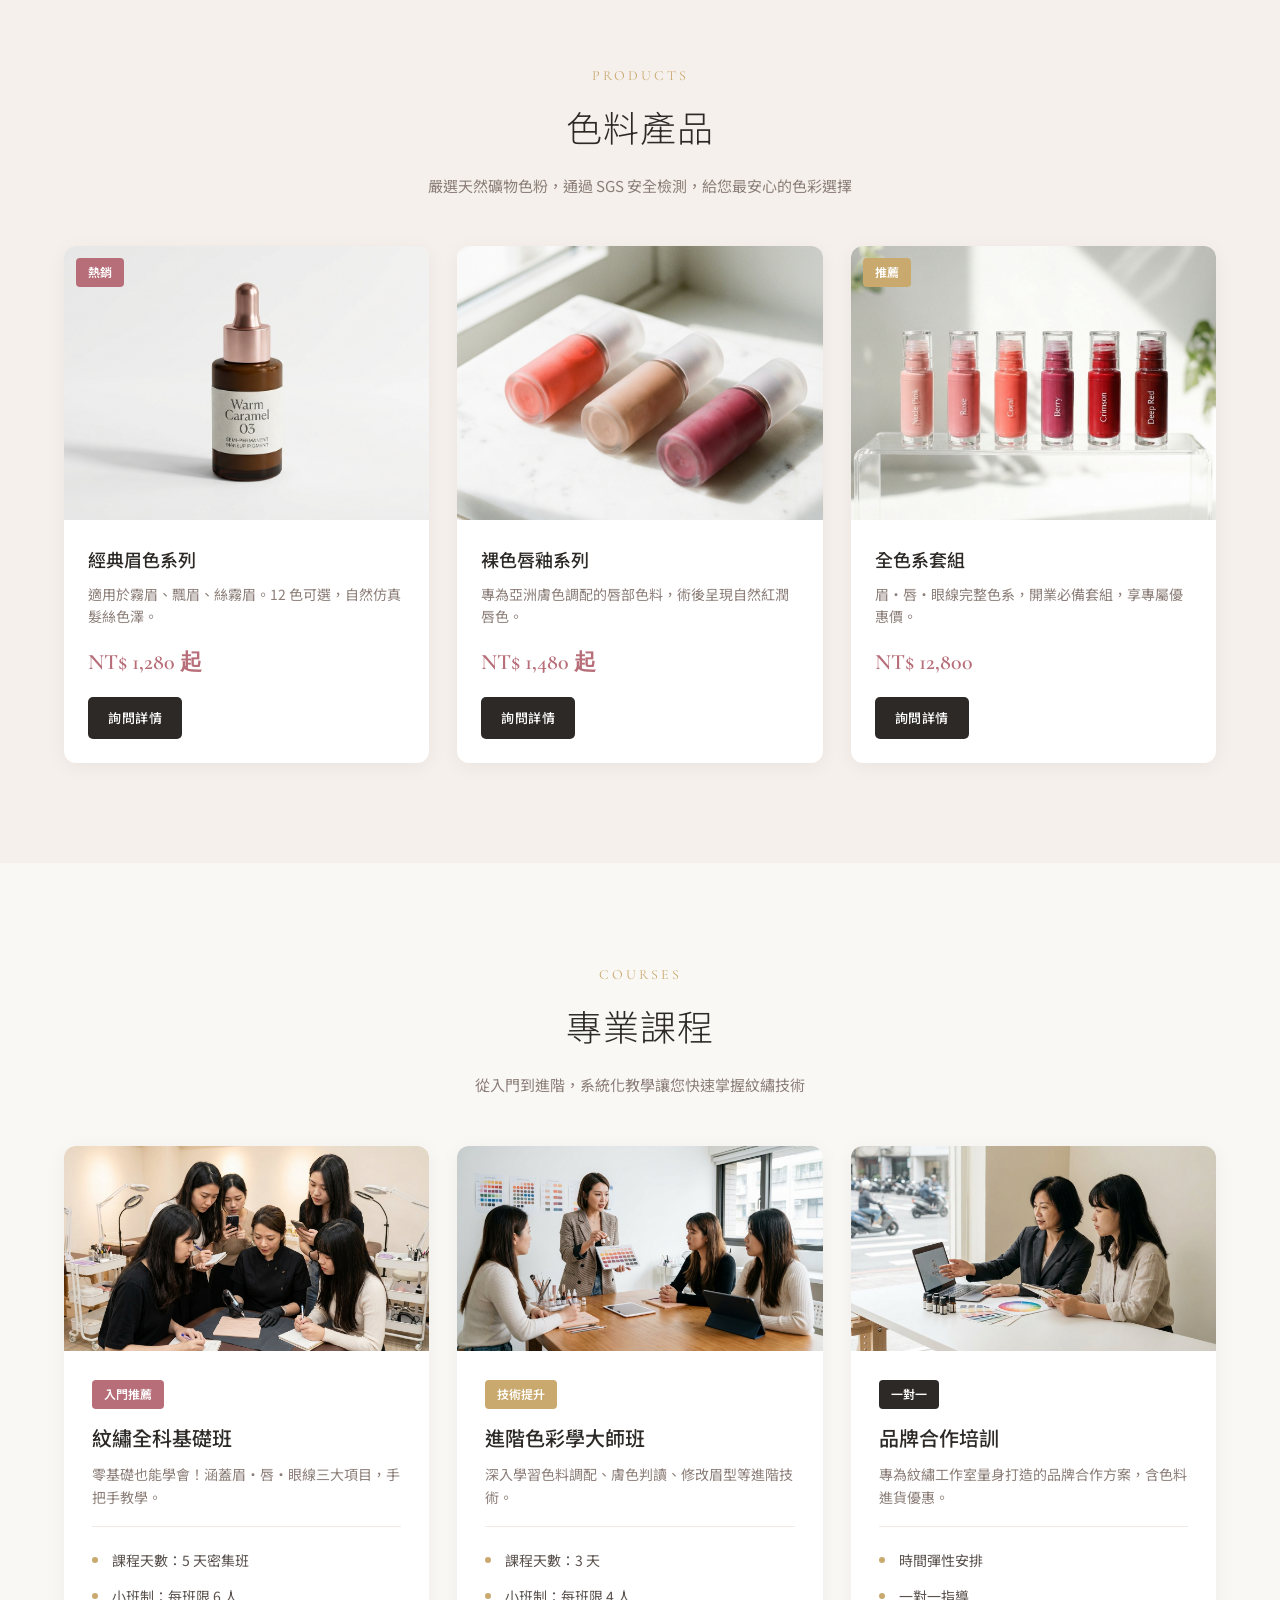
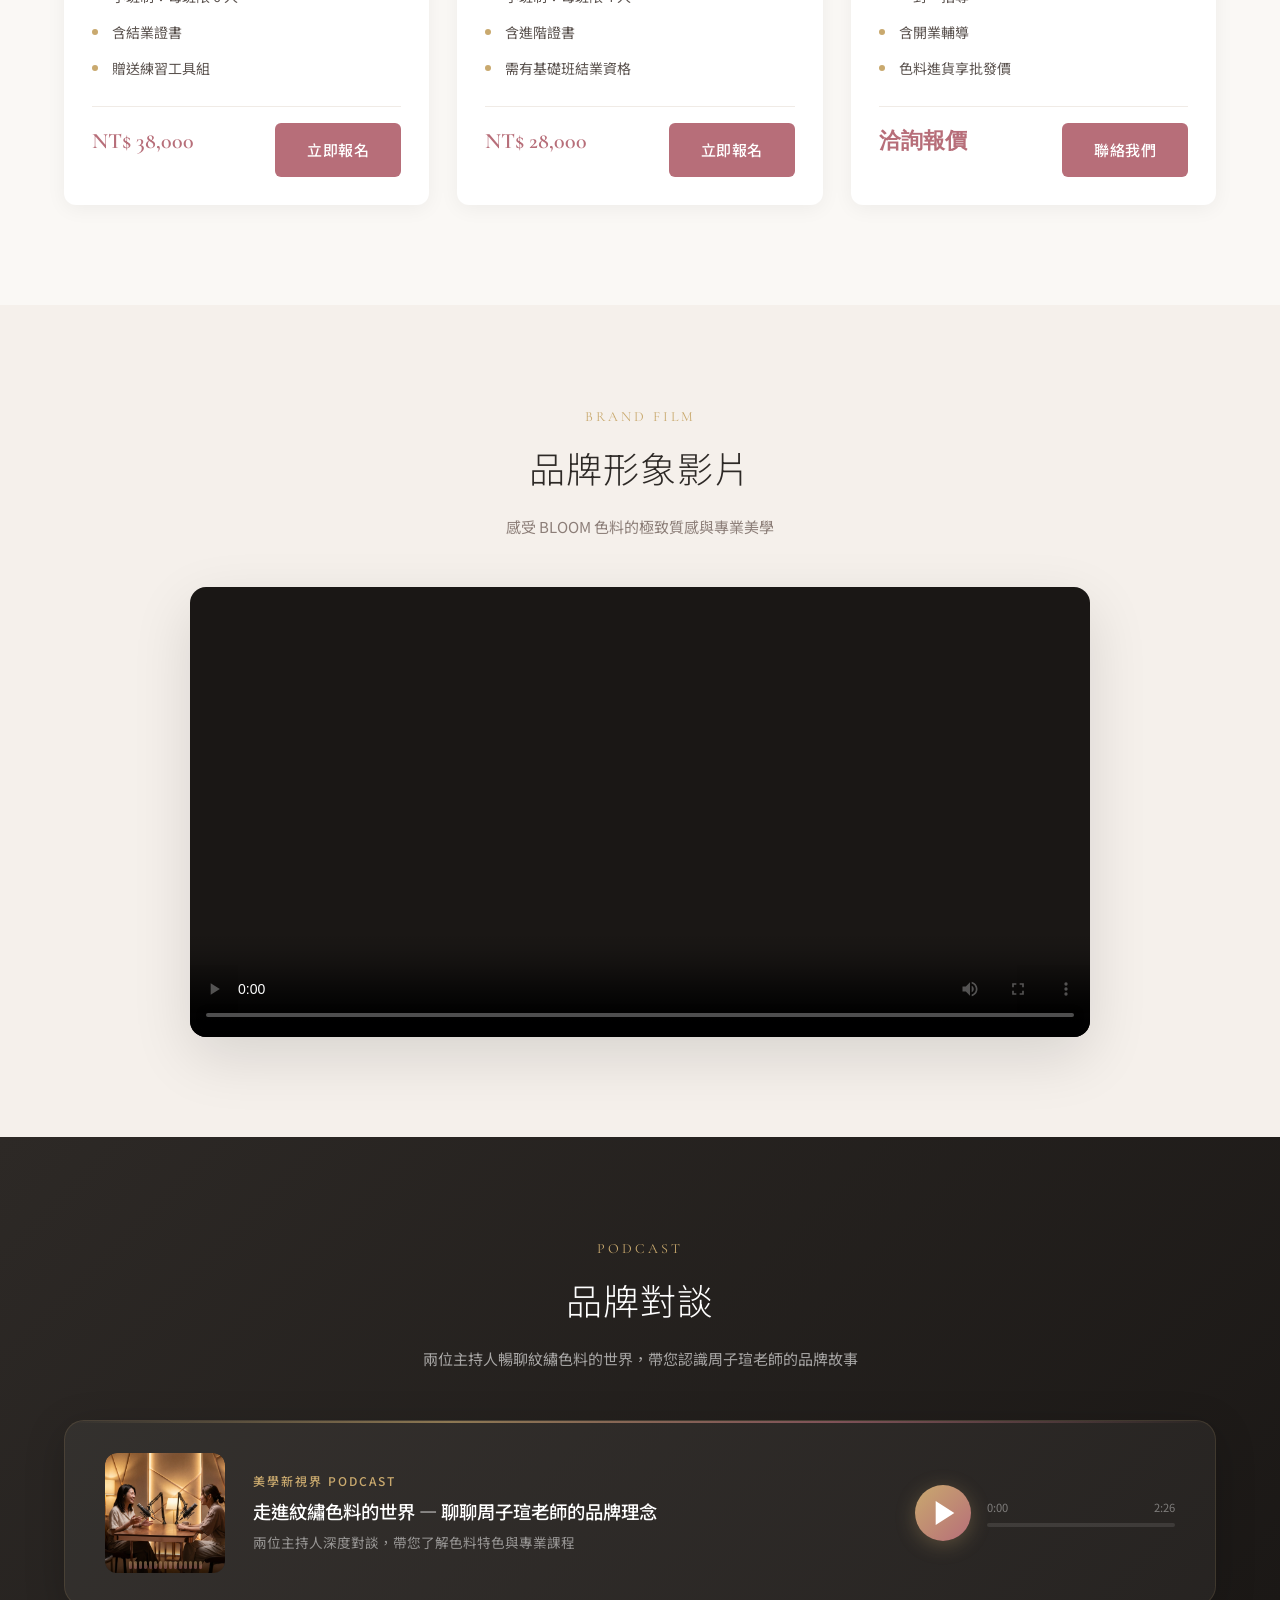
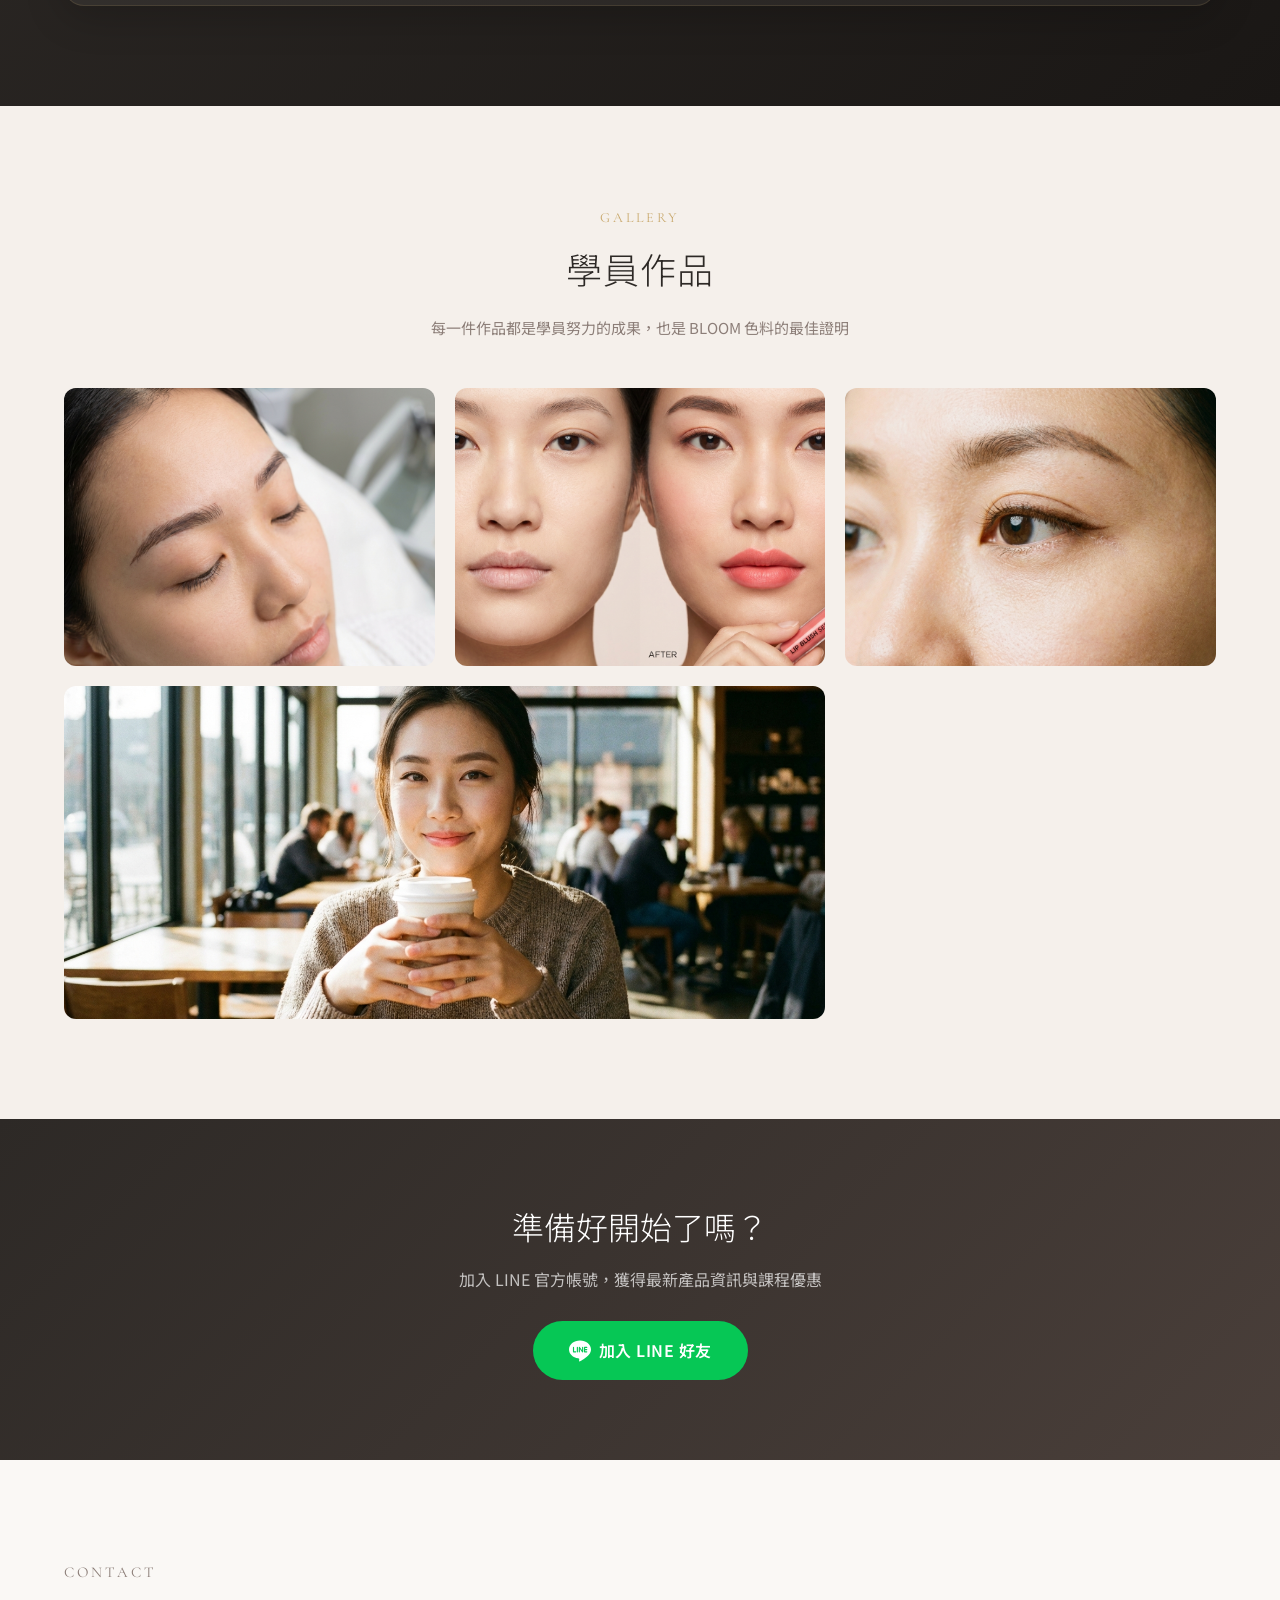
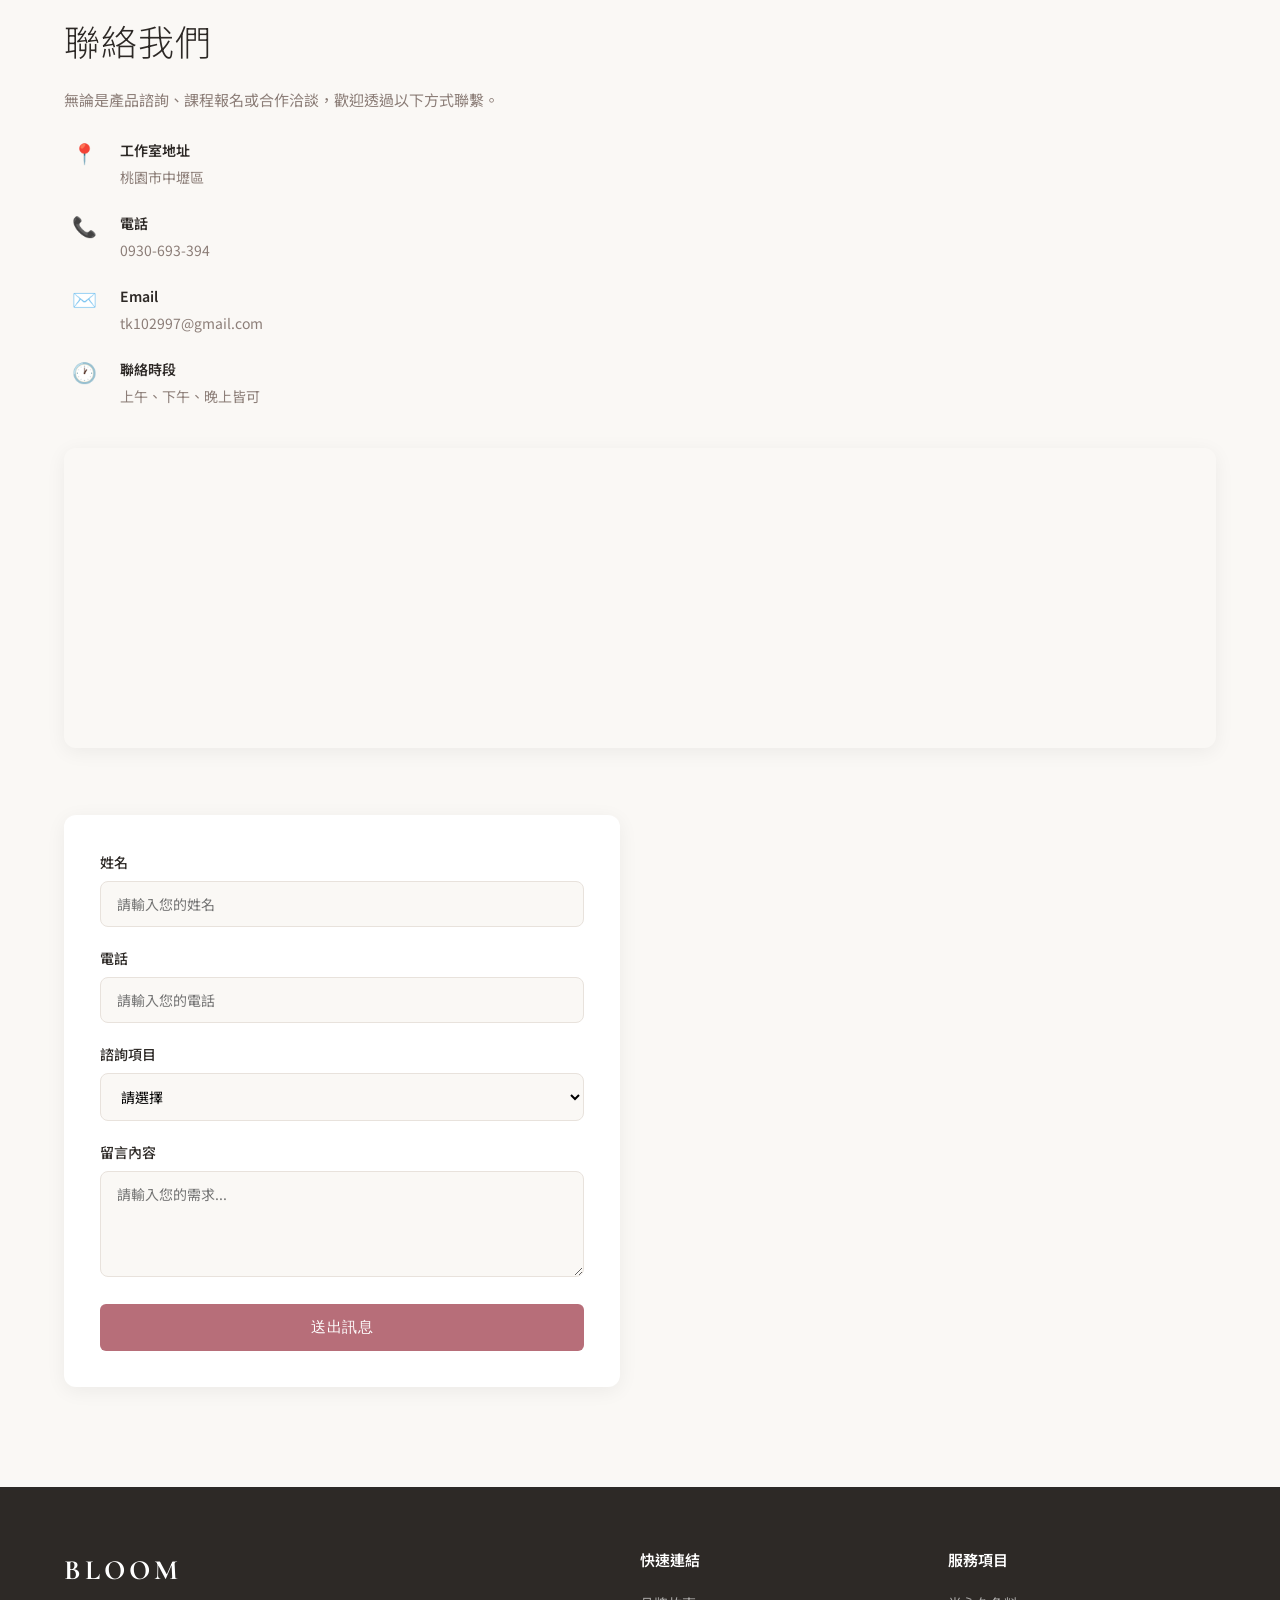
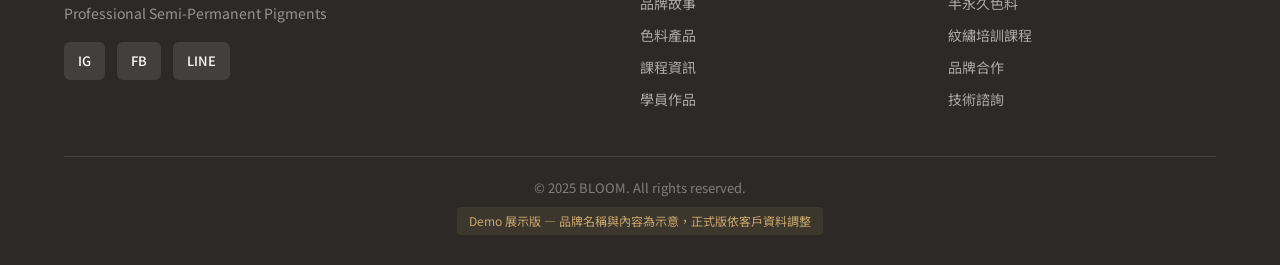
==== commit f28bb297: "feat: add brand video, podcast player with cover image, layout improvements - Move audio player from" ====
--- a/index.html
+++ b/index.html
@@ -24,6 +24,7 @@
           <li><a href="#products">色料產品</a></li>
           <li><a href="#courses">課程資訊</a></li>
           <li><a href="#gallery">學員作品</a></li>
+          <li><a href="#podcast">品牌對談</a></li>
           <li><a href="#contact" class="nav-cta">聯絡我們</a></li>
         </ul>
       </div>
@@ -46,41 +47,212 @@
       </div>
     </section>
 
-    <!-- Audio Player - Interview -->
-    <section class="audio-player-section" id="podcast">
-      <div class="container">
+    <!-- Brand Story -->
+    <section class="section" id="about">
+      <div class="container">
+        <div class="about-grid">
+          <div class="about-image reveal">
+            <img src="images/brand-story.jpg" alt="品牌故事" />
+          </div>
+          <div class="about-text reveal">
+            <p class="section-label">Our Story</p>
+            <h2 class="section-title">關於 BLOOM</h2>
+            <p>
+              BLOOM
+              源自對半永久美學的極致追求。我們深信，每一位紋繡師都值得擁有最頂級的色料工具。
+            </p>
+            <p>
+              從原料篩選、配方研發到生產品管，我們堅持每一道環節的嚴格標準。天然礦物色粉結合先進乳化技術，確保色彩飽和、留色持久、術後自然。
+            </p>
+            <p>
+              我們不只提供色料，更提供完整的教育培訓體系，陪伴每位紋繡師在專業道路上持續成長。
+            </p>
+            <div class="about-stats">
+              <div class="stat">
+                <span class="stat-num">50+</span>
+                <span class="stat-label">色號選擇</span>
+              </div>
+              <div class="stat">
+                <span class="stat-num">8</span>
+                <span class="stat-label">年專業經驗</span>
+              </div>
+            </div>
+          </div>
+        </div>
+      </div>
+    </section>
+
+    <!-- Products -->
+    <section class="section section-alt" id="products">
+      <div class="container">
+        <p class="section-label center">Products</p>
+        <h2 class="section-title center">色料產品</h2>
+        <p class="section-desc center">
+          嚴選天然礦物色粉，通過 SGS 安全檢測，給您最安心的色彩選擇
+        </p>
+        <div class="products-grid">
+          <div class="product-card reveal">
+            <div class="product-img">
+              <img src="images/product-1.jpg" alt="經典眉色系列" />
+              <span class="badge">熱銷</span>
+            </div>
+            <div class="product-info">
+              <h3>經典眉色系列</h3>
+              <p>適用於霧眉、飄眉、絲霧眉。12 色可選，自然仿真髮絲色澤。</p>
+              <span class="price">NT$ 1,280 起</span>
+              <a href="#contact" class="btn btn-sm">詢問詳情</a>
+            </div>
+          </div>
+          <div class="product-card reveal">
+            <div class="product-img">
+              <img src="images/product-2.jpg" alt="裸色唇釉系列" />
+            </div>
+            <div class="product-info">
+              <h3>裸色唇釉系列</h3>
+              <p>專為亞洲膚色調配的唇部色料，術後呈現自然紅潤唇色。</p>
+              <span class="price">NT$ 1,480 起</span>
+              <a href="#contact" class="btn btn-sm">詢問詳情</a>
+            </div>
+          </div>
+          <div class="product-card reveal">
+            <div class="product-img">
+              <img src="images/product-3.jpg" alt="全色系套組" />
+              <span class="badge badge-alt">推薦</span>
+            </div>
+            <div class="product-info">
+              <h3>全色系套組</h3>
+              <p>眉・唇・眼線完整色系，開業必備套組，享專屬優惠價。</p>
+              <span class="price">NT$ 12,800</span>
+              <a href="#contact" class="btn btn-sm">詢問詳情</a>
+            </div>
+          </div>
+        </div>
+      </div>
+    </section>
+
+    <!-- Courses -->
+    <section class="section" id="courses">
+      <div class="container">
+        <p class="section-label center">Courses</p>
+        <h2 class="section-title center">專業課程</h2>
+        <p class="section-desc center">
+          從入門到進階，系統化教學讓您快速掌握紋繡技術
+        </p>
+        <div class="courses-grid">
+          <div class="course-card reveal">
+            <div class="course-img">
+              <img src="images/course-1.jpg" alt="紋繡基礎班" />
+            </div>
+            <div class="course-info">
+              <span class="course-tag">入門推薦</span>
+              <h3>紋繡全科基礎班</h3>
+              <p>零基礎也能學會！涵蓋眉・唇・眼線三大項目，手把手教學。</p>
+              <ul class="course-details">
+                <li>課程天數：5 天密集班</li>
+                <li>小班制：每班限 6 人</li>
+                <li>含結業證書</li>
+                <li>贈送練習工具組</li>
+              </ul>
+              <div class="course-footer">
+                <span class="price">NT$ 38,000</span>
+                <a href="#contact" class="btn btn-primary">立即報名</a>
+              </div>
+            </div>
+          </div>
+          <div class="course-card reveal">
+            <div class="course-img">
+              <img src="images/course-2.jpg" alt="進階色彩學大師班" />
+            </div>
+            <div class="course-info">
+              <span class="course-tag tag-alt">技術提升</span>
+              <h3>進階色彩學大師班</h3>
+              <p>深入學習色料調配、膚色判讀、修改眉型等進階技術。</p>
+              <ul class="course-details">
+                <li>課程天數：3 天</li>
+                <li>小班制：每班限 4 人</li>
+                <li>含進階證書</li>
+                <li>需有基礎班結業資格</li>
+              </ul>
+              <div class="course-footer">
+                <span class="price">NT$ 28,000</span>
+                <a href="#contact" class="btn btn-primary">立即報名</a>
+              </div>
+            </div>
+          </div>
+          <div class="course-card reveal">
+            <div class="course-img">
+              <img src="images/course-3.jpg" alt="品牌合作培訓" />
+            </div>
+            <div class="course-info">
+              <span class="course-tag tag-dark">一對一</span>
+              <h3>品牌合作培訓</h3>
+              <p>專為紋繡工作室量身打造的品牌合作方案，含色料進貨優惠。</p>
+              <ul class="course-details">
+                <li>時間彈性安排</li>
+                <li>一對一指導</li>
+                <li>含開業輔導</li>
+                <li>色料進貨享批發價</li>
+              </ul>
+              <div class="course-footer">
+                <span class="price">洽詢報價</span>
+                <a href="#contact" class="btn btn-primary">聯絡我們</a>
+              </div>
+            </div>
+          </div>
+        </div>
+      </div>
+    </section>
+
+    <!-- Brand Video -->
+    <section class="section brand-video-section" id="video">
+      <div class="container">
+        <p class="section-label center">Brand Film</p>
+        <h2 class="section-title center">品牌形象影片</h2>
+        <p class="section-desc center">感受 BLOOM 色料的極致質感與專業美學</p>
+        <div class="video-showcase">
+          <video
+            class="brand-video"
+            controls
+            preload="metadata"
+            poster="images/video-poster.jpg"
+            playsinline
+          >
+            <source src="brand-video.mp4" type="video/mp4" />
+            您的瀏覽器不支援影片播放
+          </video>
+        </div>
+      </div>
+    </section>
+
+    <!-- Audio Player - Podcast -->
+    <section class="section audio-player-section" id="podcast">
+      <div class="container">
+        <p class="section-label center">Podcast</p>
+        <h2 class="section-title center">品牌對談</h2>
+        <p class="section-desc center">
+          兩位主持人暢聊紋繡色料的世界，帶您認識周子瑄老師的品牌故事
+        </p>
         <div class="audio-player-card">
           <div class="audio-player-visual">
+            <img
+              src="images/interview-scene.jpg"
+              alt="品牌對談"
+              class="audio-cover-img"
+            />
             <div class="audio-waveform">
               <span></span><span></span><span></span><span></span><span></span>
               <span></span><span></span><span></span><span></span><span></span>
               <span></span><span></span><span></span><span></span><span></span>
             </div>
-            <div class="audio-icon">
-              <svg
-                xmlns="http://www.w3.org/2000/svg"
-                width="28"
-                height="28"
-                viewBox="0 0 24 24"
-                fill="none"
-                stroke="currentColor"
-                stroke-width="2"
-                stroke-linecap="round"
-                stroke-linejoin="round"
-              >
-                <path
-                  d="M12 1a3 3 0 0 0-3 3v8a3 3 0 0 0 6 0V4a3 3 0 0 0-3-3z"
-                />
-                <path d="M19 10v2a7 7 0 0 1-14 0v-2" />
-                <line x1="12" y1="19" x2="12" y2="23" />
-                <line x1="8" y1="23" x2="16" y2="23" />
-              </svg>
-            </div>
           </div>
           <div class="audio-player-info">
-            <p class="audio-label">品牌專訪</p>
-            <h3 class="audio-title">走進紋繡色料的世界 — 周子瑄老師專訪</h3>
-            <p class="audio-desc">了解我們的品牌理念、色料特色與專業課程</p>
+            <p class="audio-label">美學新視界 Podcast</p>
+            <h3 class="audio-title">
+              走進紋繡色料的世界 — 聊聊周子瑄老師的品牌理念
+            </h3>
+            <p class="audio-desc">
+              兩位主持人深度對談，帶您了解色料特色與專業課程
+            </p>
           </div>
           <div class="audio-player-controls">
             <button class="audio-play-btn" id="audioPlayBtn" aria-label="播放">
@@ -110,7 +282,7 @@
             <div class="audio-progress-wrap">
               <div class="audio-time">
                 <span id="audioCurrentTime">0:00</span>
-                <span id="audioDuration">2:34</span>
+                <span id="audioDuration">2:26</span>
               </div>
               <div class="audio-progress" id="audioProgress">
                 <div class="audio-progress-bar" id="audioProgressBar"></div>
@@ -122,162 +294,6 @@
             preload="metadata"
             src="interview-final.mp3"
           ></audio>
-        </div>
-      </div>
-    </section>
-
-    <!-- Brand Story -->
-    <section class="section" id="about">
-      <div class="container">
-        <div class="about-grid">
-          <div class="about-image reveal">
-            <img src="images/brand-story.jpg" alt="品牌故事" />
-          </div>
-          <div class="about-text reveal">
-            <p class="section-label">Our Story</p>
-            <h2 class="section-title">關於 BLOOM</h2>
-            <p>
-              BLOOM
-              源自對半永久美學的極致追求。我們深信，每一位紋繡師都值得擁有最頂級的色料工具。
-            </p>
-            <p>
-              從原料篩選、配方研發到生產品管，我們堅持每一道環節的嚴格標準。天然礦物色粉結合先進乳化技術，確保色彩飽和、留色持久、術後自然。
-            </p>
-            <p>
-              我們不只提供色料，更提供完整的教育培訓體系，陪伴每位紋繡師在專業道路上持續成長。
-            </p>
-            <div class="about-stats">
-              <div class="stat">
-                <span class="stat-num">50+</span>
-                <span class="stat-label">色號選擇</span>
-              </div>
-              <div class="stat">
-                <span class="stat-num">8</span>
-                <span class="stat-label">年專業經驗</span>
-              </div>
-            </div>
-          </div>
-        </div>
-      </div>
-    </section>
-
-    <!-- Products -->
-    <section class="section section-alt" id="products">
-      <div class="container">
-        <p class="section-label center">Products</p>
-        <h2 class="section-title center">色料產品</h2>
-        <p class="section-desc center">
-          嚴選天然礦物色粉，通過 SGS 安全檢測，給您最安心的色彩選擇
-        </p>
-        <div class="products-grid">
-          <div class="product-card reveal">
-            <div class="product-img">
-              <img src="images/product-1.jpg" alt="經典眉色系列" />
-              <span class="badge">熱銷</span>
-            </div>
-            <div class="product-info">
-              <h3>經典眉色系列</h3>
-              <p>適用於霧眉、飄眉、絲霧眉。12 色可選，自然仿真髮絲色澤。</p>
-              <span class="price">NT$ 1,280 起</span>
-              <a href="#contact" class="btn btn-sm">詢問詳情</a>
-            </div>
-          </div>
-          <div class="product-card reveal">
-            <div class="product-img">
-              <img src="images/product-2.jpg" alt="裸色唇釉系列" />
-            </div>
-            <div class="product-info">
-              <h3>裸色唇釉系列</h3>
-              <p>專為亞洲膚色調配的唇部色料，術後呈現自然紅潤唇色。</p>
-              <span class="price">NT$ 1,480 起</span>
-              <a href="#contact" class="btn btn-sm">詢問詳情</a>
-            </div>
-          </div>
-          <div class="product-card reveal">
-            <div class="product-img">
-              <img src="images/product-3.jpg" alt="全色系套組" />
-              <span class="badge badge-alt">推薦</span>
-            </div>
-            <div class="product-info">
-              <h3>全色系套組</h3>
-              <p>眉・唇・眼線完整色系，開業必備套組，享專屬優惠價。</p>
-              <span class="price">NT$ 12,800</span>
-              <a href="#contact" class="btn btn-sm">詢問詳情</a>
-            </div>
-          </div>
-        </div>
-      </div>
-    </section>
-
-    <!-- Courses -->
-    <section class="section" id="courses">
-      <div class="container">
-        <p class="section-label center">Courses</p>
-        <h2 class="section-title center">專業課程</h2>
-        <p class="section-desc center">
-          從入門到進階，系統化教學讓您快速掌握紋繡技術
-        </p>
-        <div class="courses-grid">
-          <div class="course-card reveal">
-            <div class="course-img">
-              <img src="images/course-1.jpg" alt="紋繡基礎班" />
-            </div>
-            <div class="course-info">
-              <span class="course-tag">入門推薦</span>
-              <h3>紋繡全科基礎班</h3>
-              <p>零基礎也能學會！涵蓋眉・唇・眼線三大項目，手把手教學。</p>
-              <ul class="course-details">
-                <li>課程天數：5 天密集班</li>
-                <li>小班制：每班限 6 人</li>
-                <li>含結業證書</li>
-                <li>贈送練習工具組</li>
-              </ul>
-              <div class="course-footer">
-                <span class="price">NT$ 38,000</span>
-                <a href="#contact" class="btn btn-primary">立即報名</a>
-              </div>
-            </div>
-          </div>
-          <div class="course-card reveal">
-            <div class="course-img">
-              <img src="images/course-2.jpg" alt="進階色彩學大師班" />
-            </div>
-            <div class="course-info">
-              <span class="course-tag tag-alt">技術提升</span>
-              <h3>進階色彩學大師班</h3>
-              <p>深入學習色料調配、膚色判讀、修改眉型等進階技術。</p>
-              <ul class="course-details">
-                <li>課程天數：3 天</li>
-                <li>小班制：每班限 4 人</li>
-                <li>含進階證書</li>
-                <li>需有基礎班結業資格</li>
-              </ul>
-              <div class="course-footer">
-                <span class="price">NT$ 28,000</span>
-                <a href="#contact" class="btn btn-primary">立即報名</a>
-              </div>
-            </div>
-          </div>
-          <div class="course-card reveal">
-            <div class="course-img">
-              <img src="images/course-3.jpg" alt="品牌合作培訓" />
-            </div>
-            <div class="course-info">
-              <span class="course-tag tag-dark">一對一</span>
-              <h3>品牌合作培訓</h3>
-              <p>專為紋繡工作室量身打造的品牌合作方案，含色料進貨優惠。</p>
-              <ul class="course-details">
-                <li>時間彈性安排</li>
-                <li>一對一指導</li>
-                <li>含開業輔導</li>
-                <li>色料進貨享批發價</li>
-              </ul>
-              <div class="course-footer">
-                <span class="price">洽詢報價</span>
-                <a href="#contact" class="btn btn-primary">聯絡我們</a>
-              </div>
-            </div>
-          </div>
         </div>
       </div>
     </section>
--- a/style.css
+++ b/style.css
@@ -770,24 +770,51 @@
   }
 }
 
+/* ---- BRAND VIDEO ---- */
+.brand-video-section {
+  background: #f5f0eb;
+}
+
+.video-showcase {
+  max-width: 900px;
+  margin: 0 auto;
+  border-radius: 16px;
+  overflow: hidden;
+  box-shadow: 0 20px 60px rgba(0, 0, 0, 0.12);
+}
+
+.brand-video {
+  width: 100%;
+  display: block;
+  background: #1a1715;
+}
+
 /* ---- AUDIO PLAYER ---- */
 .audio-player-section {
-  padding: 0;
-  position: relative;
-  z-index: 10;
-  margin-top: -40px;
+  background: linear-gradient(135deg, #2d2926 0%, #1a1715 100%);
+}
+
+.audio-player-section .section-label {
+  color: #c9a96e;
+}
+
+.audio-player-section .section-title {
+  color: #fff;
+}
+
+.audio-player-section .section-desc {
+  color: rgba(255, 255, 255, 0.6);
 }
 
 .audio-player-card {
-  background: linear-gradient(135deg, #2d2926 0%, #1a1715 100%);
+  background: rgba(255, 255, 255, 0.05);
+  border: 1px solid rgba(201, 169, 110, 0.15);
   border-radius: 20px;
   padding: 32px 40px;
   display: flex;
   align-items: center;
   gap: 28px;
-  box-shadow:
-    0 20px 60px rgba(0, 0, 0, 0.3),
-    0 0 0 1px rgba(201, 169, 110, 0.15);
+  box-shadow: 0 10px 40px rgba(0, 0, 0, 0.2);
   transition:
     box-shadow 0.4s ease,
     transform 0.3s ease;
@@ -824,21 +851,32 @@
 
 .audio-player-visual {
   position: relative;
-  width: 72px;
-  height: 72px;
+  width: 120px;
+  height: 120px;
   flex-shrink: 0;
-  display: flex;
-  align-items: center;
-  justify-content: center;
+  border-radius: 12px;
+  overflow: hidden;
+}
+
+.audio-cover-img {
+  width: 100%;
+  height: 100%;
+  object-fit: cover;
+  border-radius: 12px;
 }
 
 .audio-waveform {
   position: absolute;
-  inset: 0;
-  display: flex;
-  align-items: center;
+  bottom: 0;
+  left: 0;
+  right: 0;
+  height: 32px;
+  display: flex;
+  align-items: flex-end;
   justify-content: center;
   gap: 2px;
+  background: linear-gradient(to top, rgba(0, 0, 0, 0.6), transparent);
+  padding-bottom: 4px;
 }
 
 .audio-waveform span {
@@ -911,9 +949,7 @@
 }
 
 .audio-icon {
-  position: relative;
-  z-index: 1;
-  color: #c9a96e;
+  display: none;
 }
 
 .audio-player-info {
@@ -1045,8 +1081,12 @@
     text-align: center;
   }
   .audio-player-visual {
-    width: 56px;
-    height: 56px;
+    width: 100%;
+    height: 180px;
+    border-radius: 12px;
+  }
+  .audio-cover-img {
+    border-radius: 12px;
   }
   .audio-title {
     font-size: 1rem;
@@ -1063,6 +1103,9 @@
   .audio-play-btn svg {
     width: 24px;
     height: 24px;
+  }
+  .video-showcase {
+    border-radius: 12px;
   }
 
   .nav-toggle {
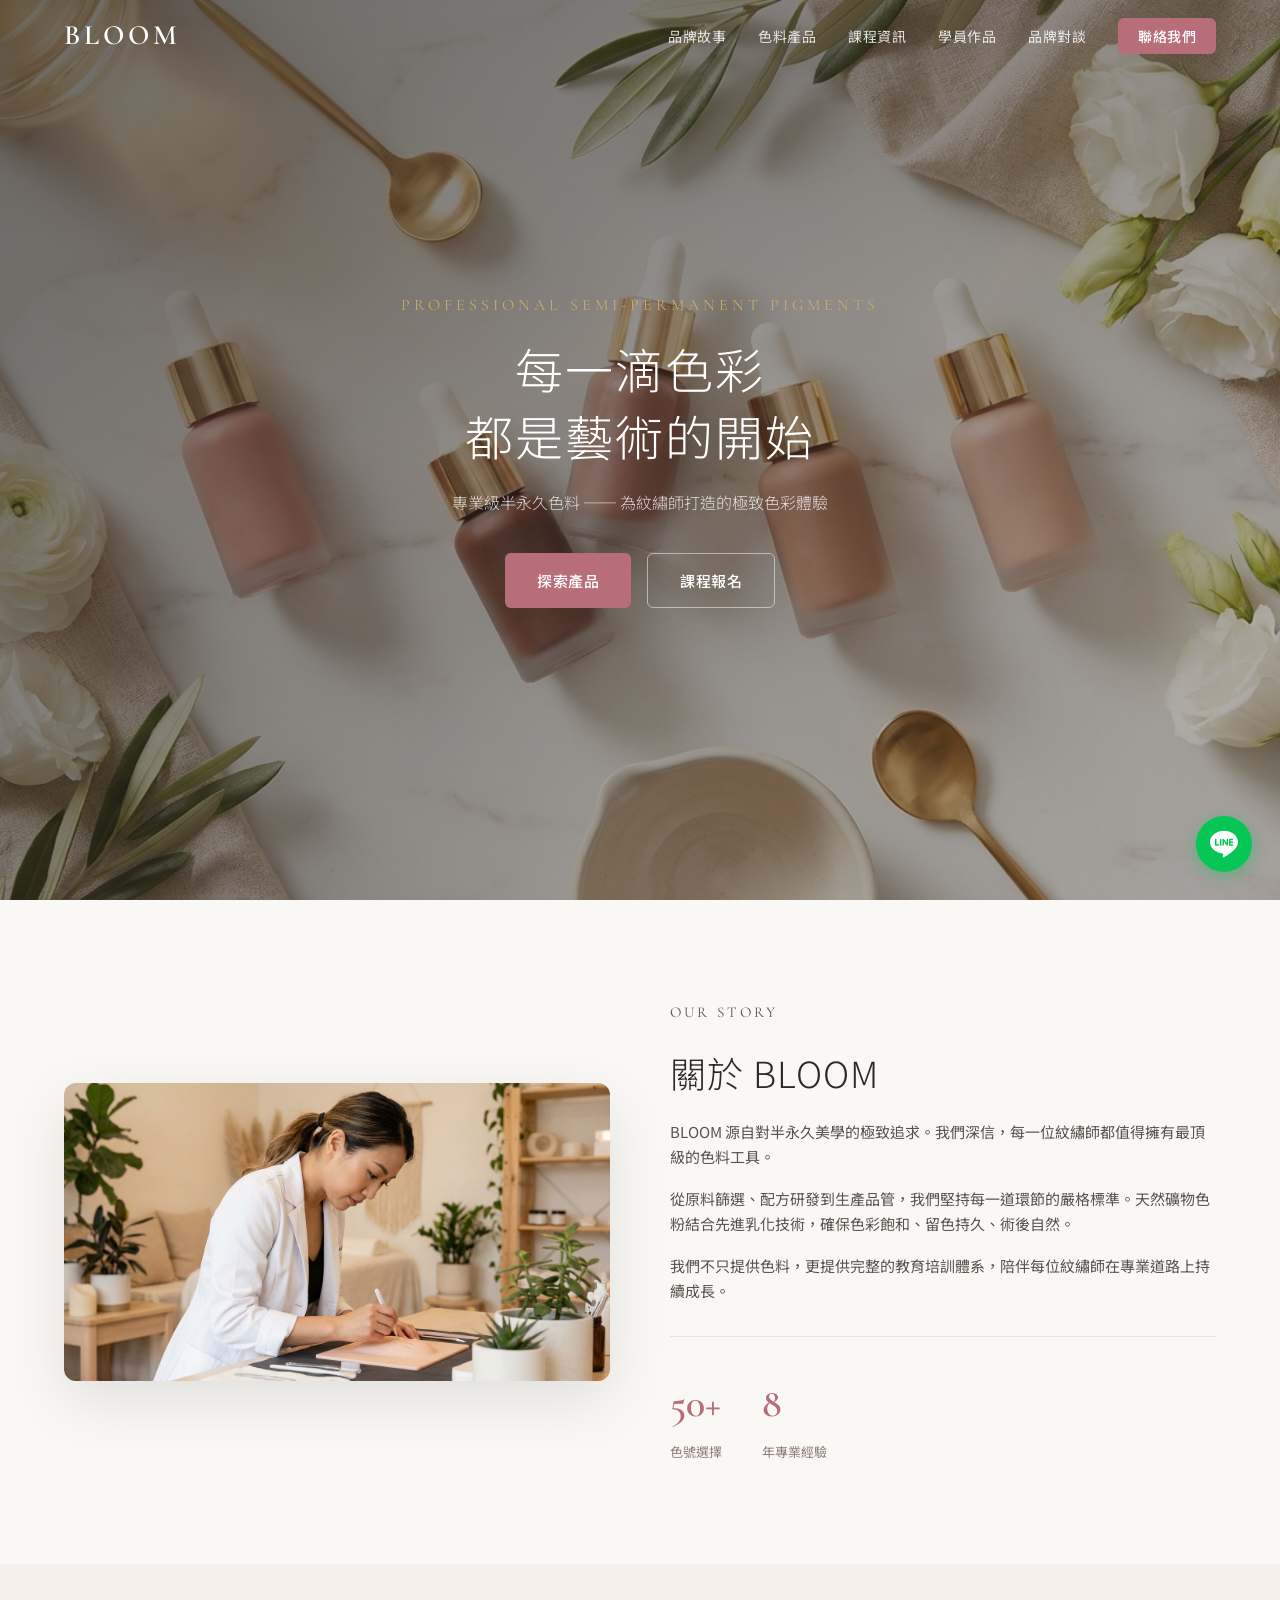
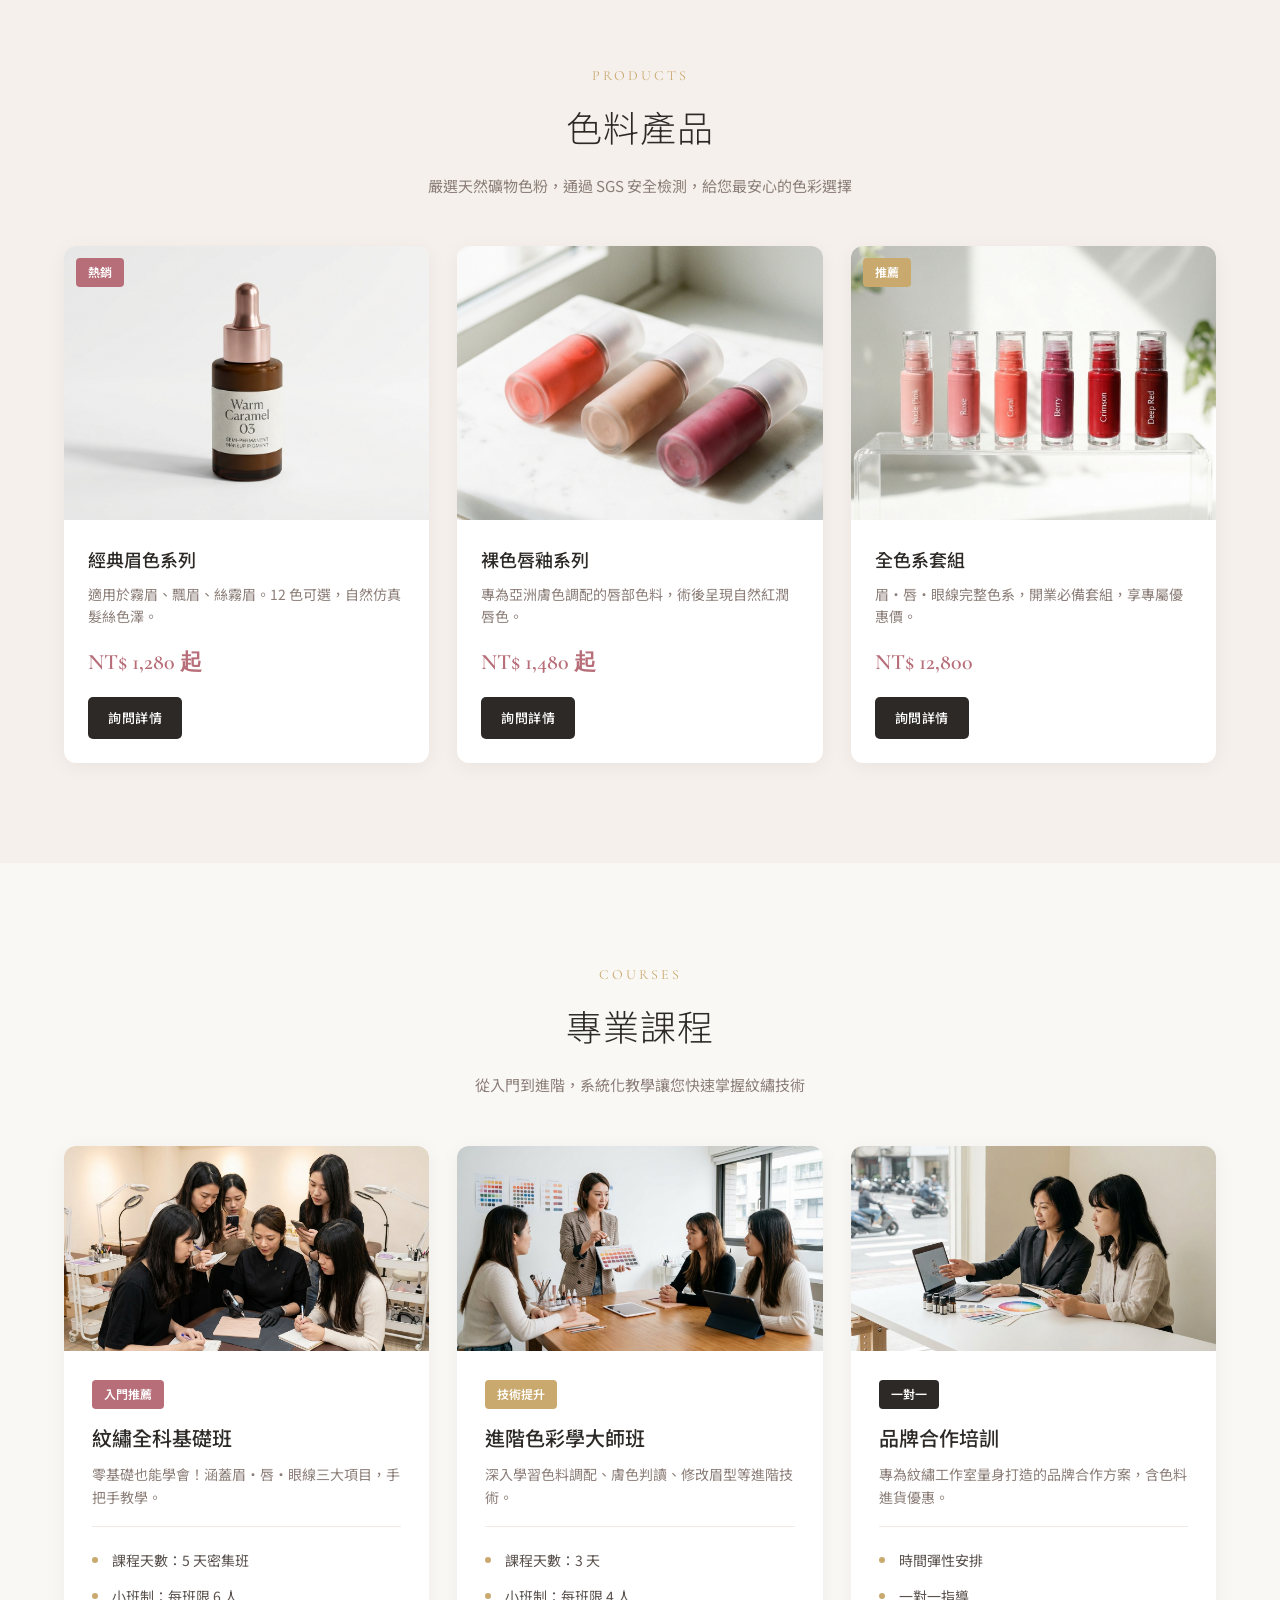
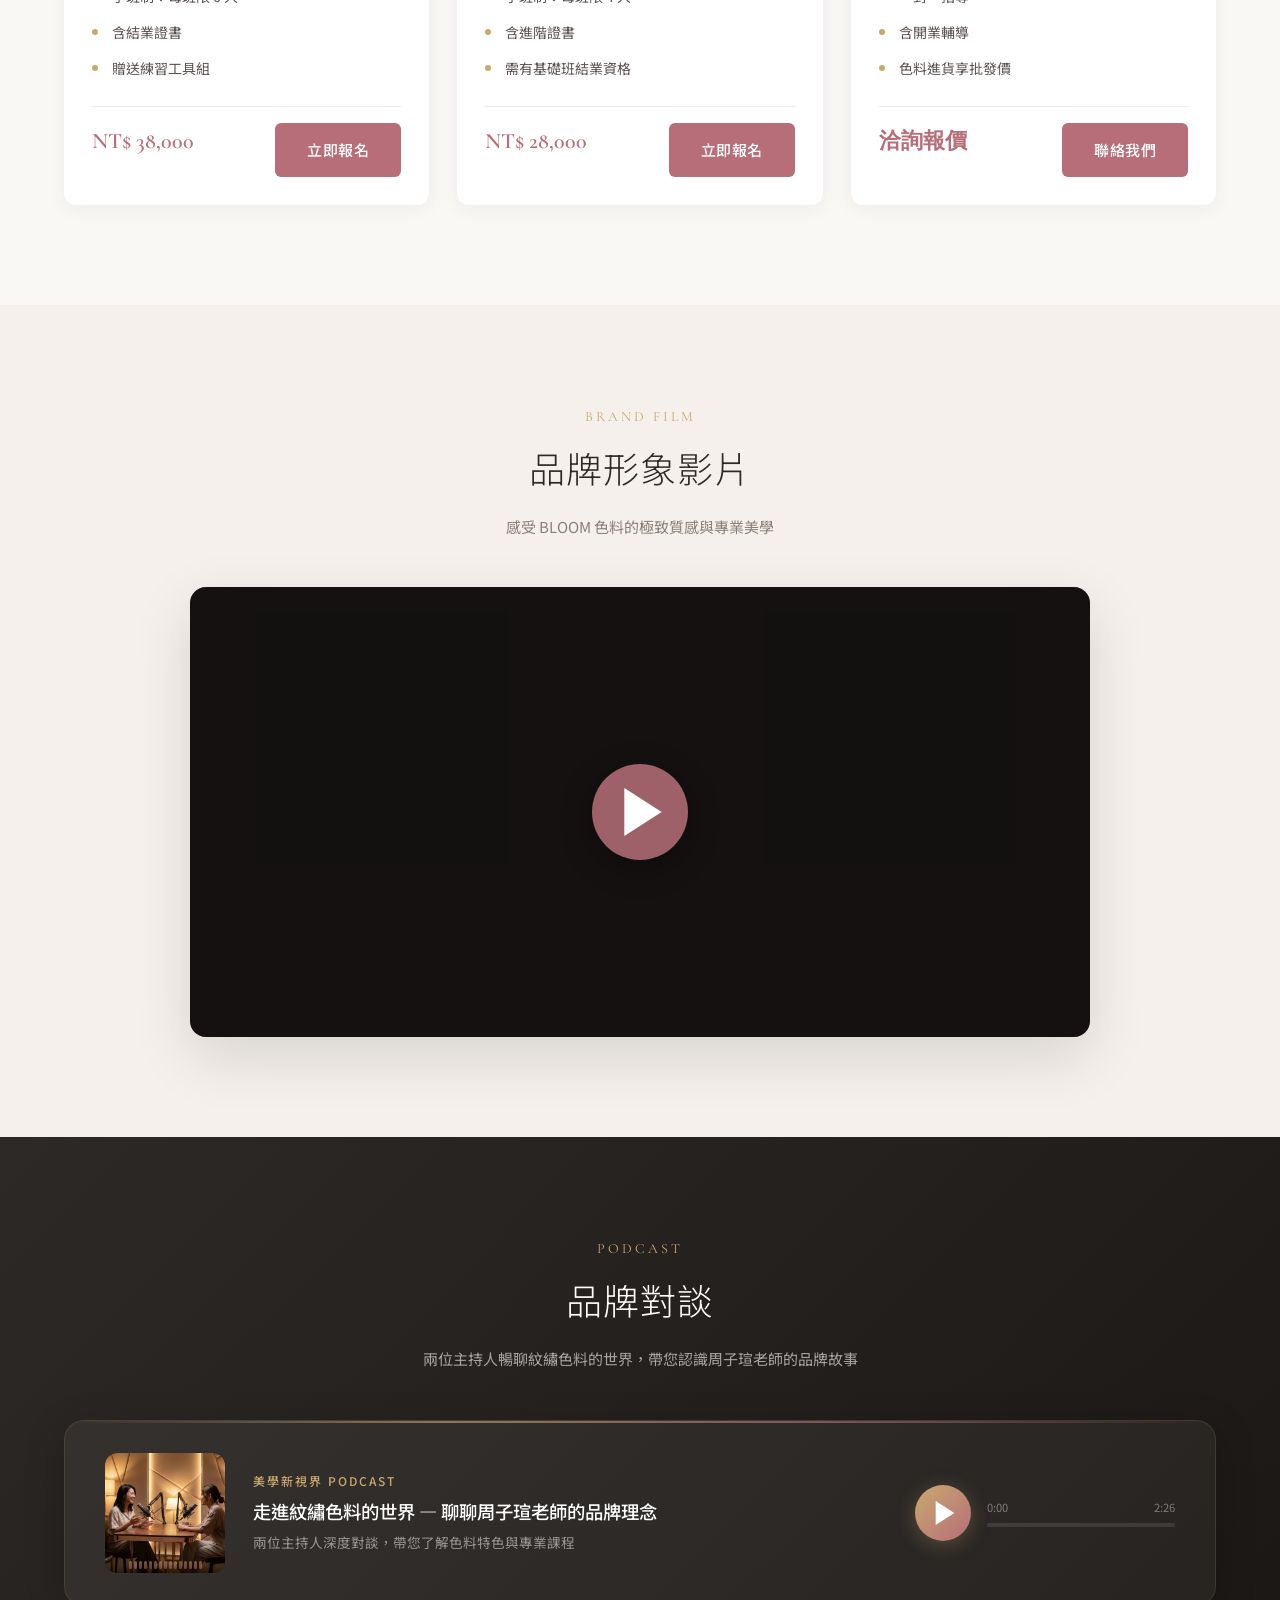
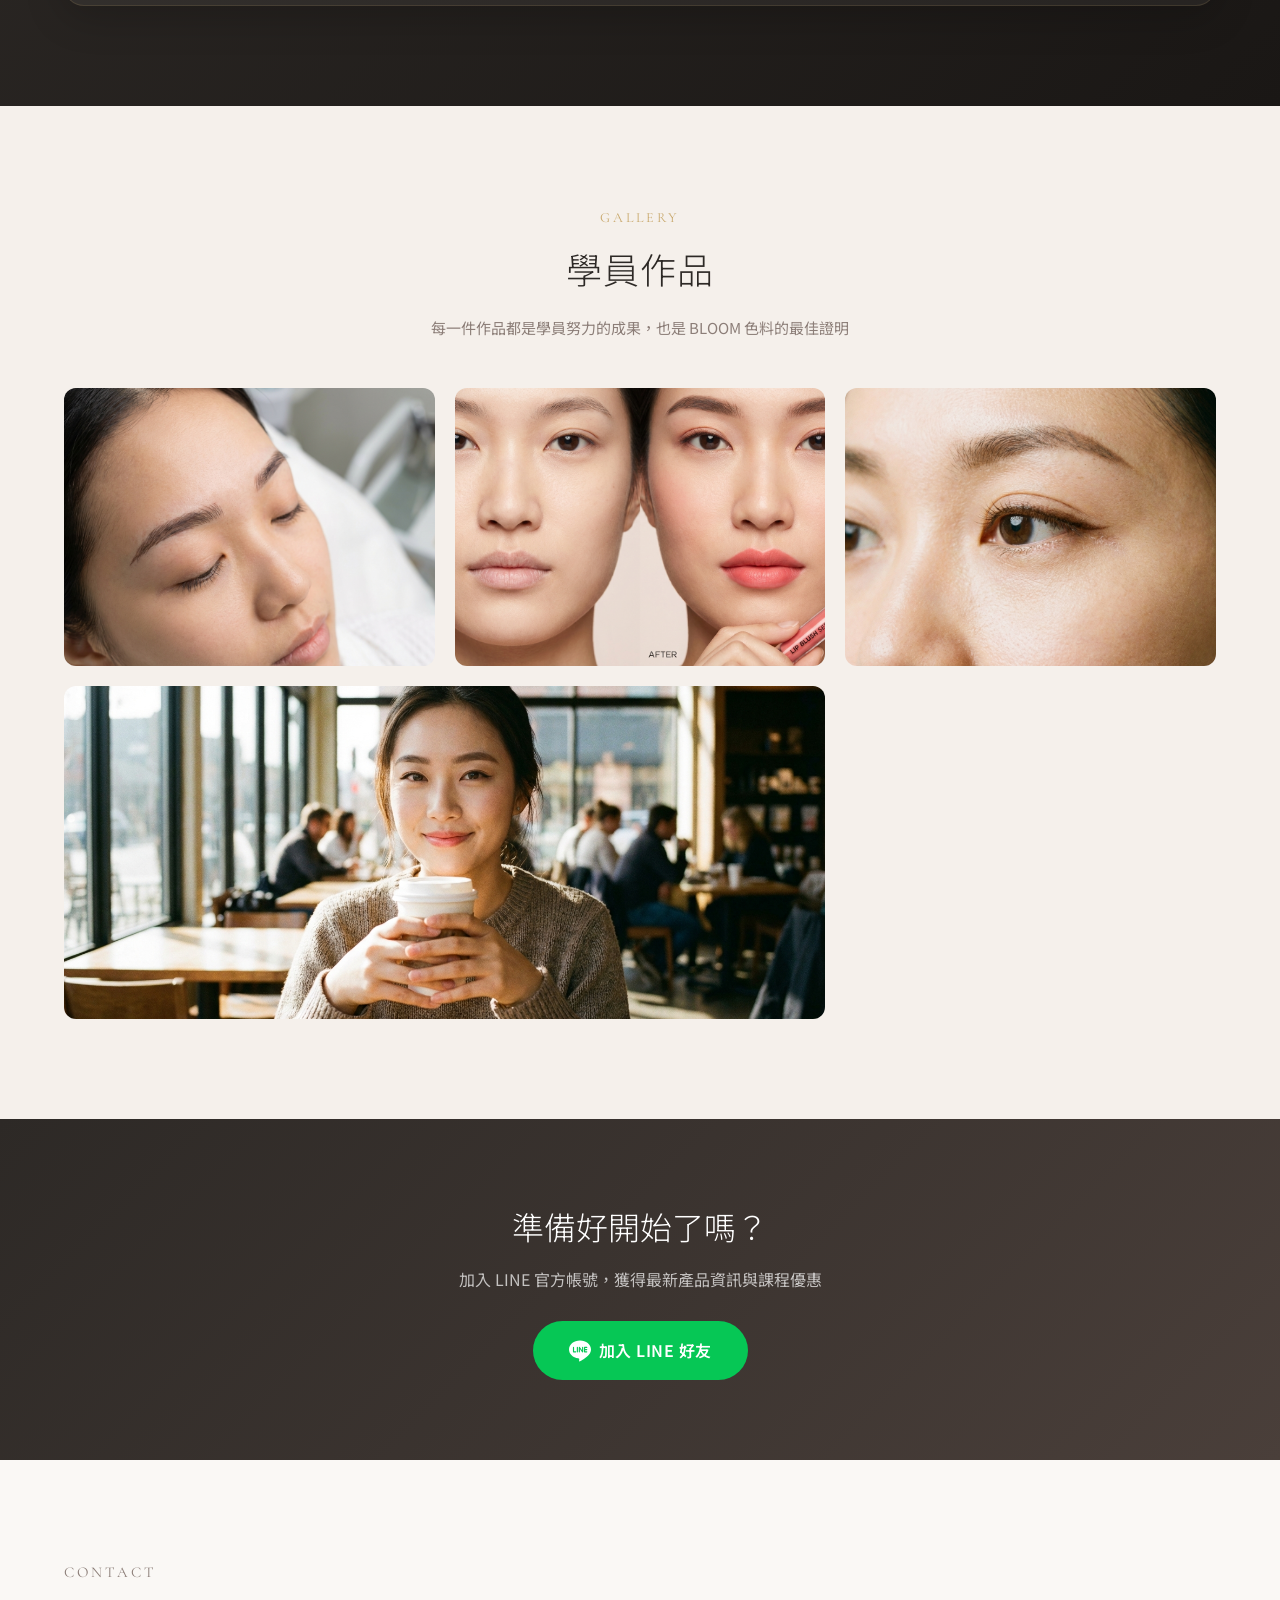
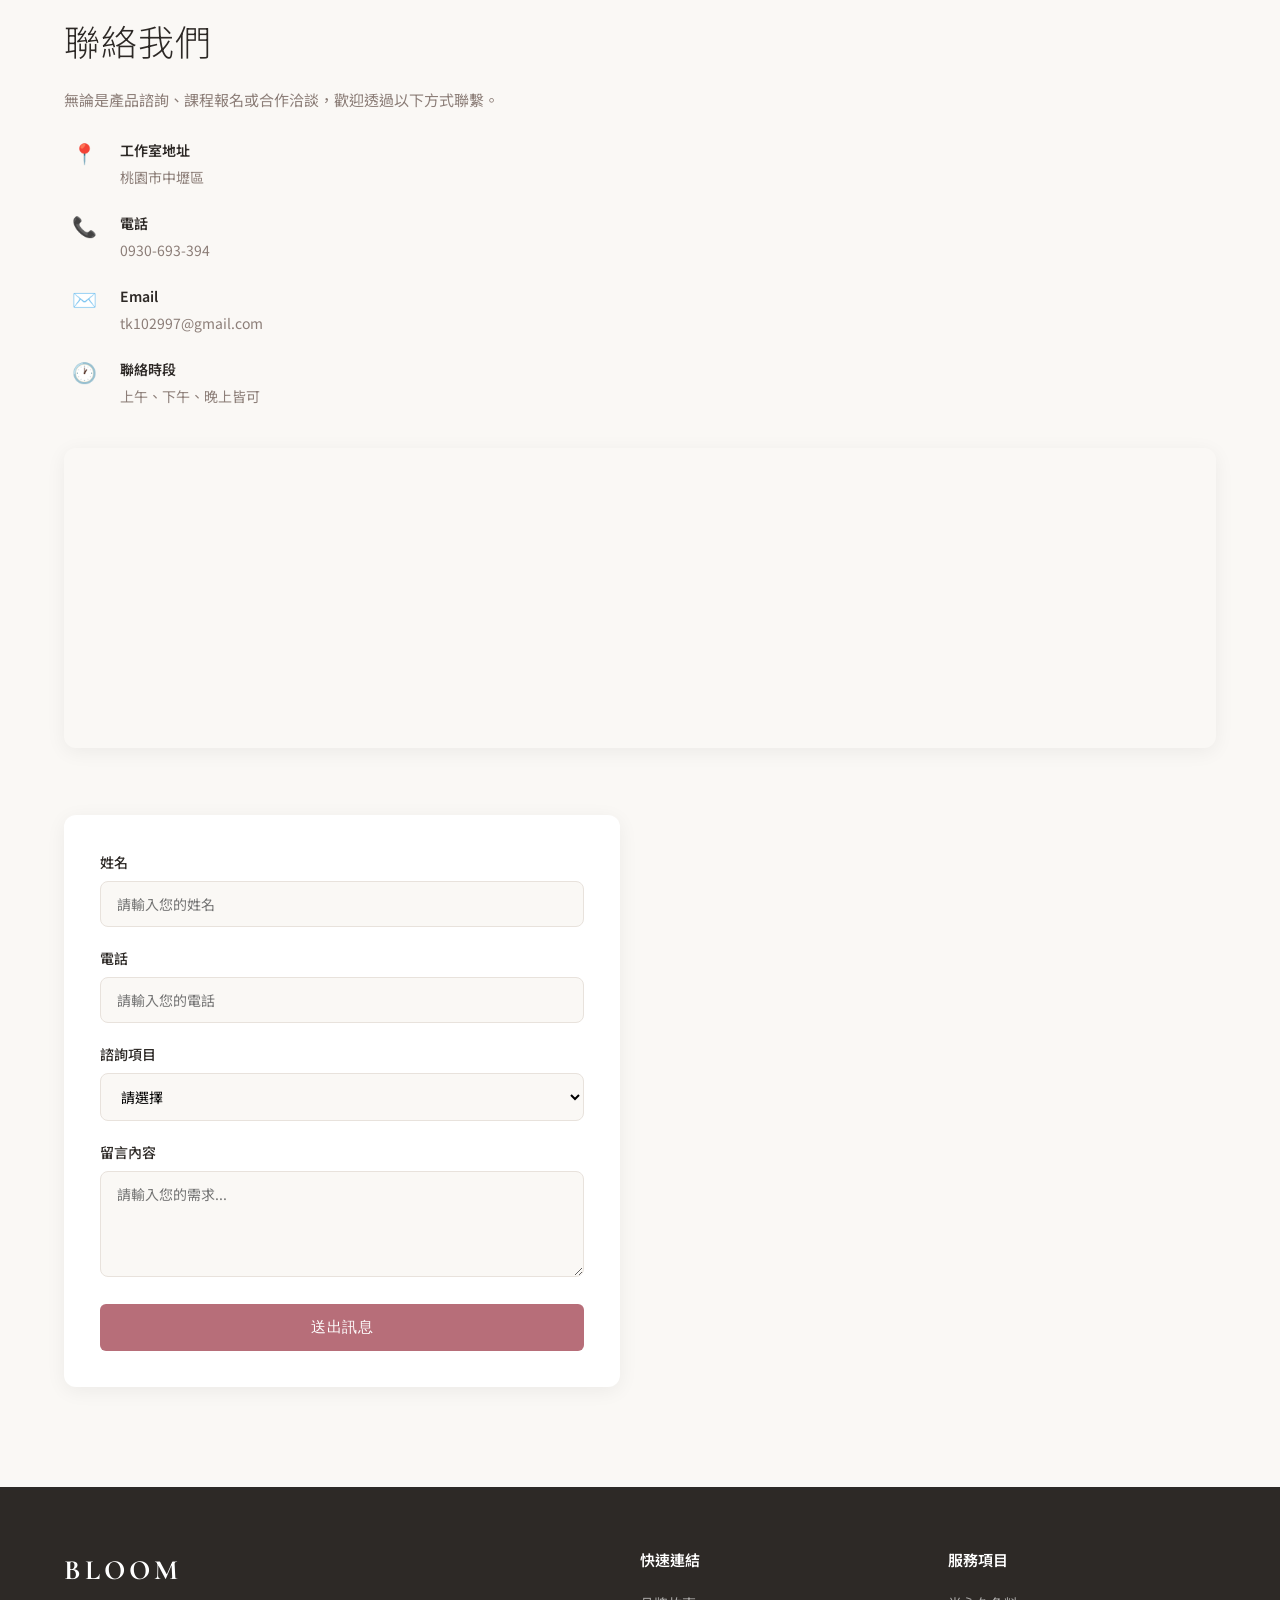
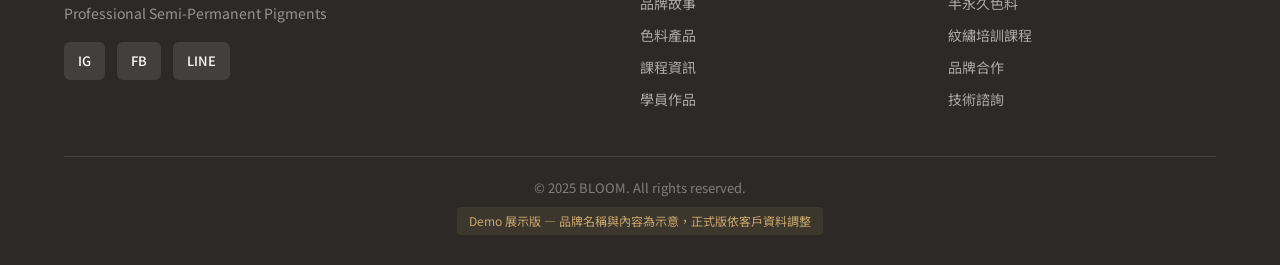
==== commit 47125e15: "feat: add large play button overlay on brand video with first frame preview" ====
--- a/index.html
+++ b/index.html
@@ -209,17 +209,24 @@
         <p class="section-label center">Brand Film</p>
         <h2 class="section-title center">品牌形象影片</h2>
         <p class="section-desc center">感受 BLOOM 色料的極致質感與專業美學</p>
-        <div class="video-showcase">
-          <video
-            class="brand-video"
-            controls
-            preload="metadata"
-            poster="images/video-poster.jpg"
-            playsinline
-          >
+        <div class="video-showcase" id="videoShowcase">
+          <video class="brand-video" id="brandVideo" preload="auto" playsinline>
             <source src="brand-video.mp4" type="video/mp4" />
             您的瀏覽器不支援影片播放
           </video>
+          <div class="video-play-overlay" id="videoPlayOverlay">
+            <button class="video-play-btn" aria-label="播放影片">
+              <svg
+                xmlns="http://www.w3.org/2000/svg"
+                width="64"
+                height="64"
+                viewBox="0 0 24 24"
+                fill="#fff"
+              >
+                <polygon points="5 3 19 12 5 21 5 3" />
+              </svg>
+            </button>
+          </div>
         </div>
       </div>
     </section>
@@ -594,6 +601,32 @@
         const pct = (e.clientX - rect.left) / rect.width;
         audio.currentTime = pct * audio.duration;
       });
+
+      // Brand Video Player
+      const brandVideo = document.getElementById("brandVideo");
+      const videoOverlay = document.getElementById("videoPlayOverlay");
+
+      videoOverlay.addEventListener("click", () => {
+        videoOverlay.classList.add("hidden");
+        brandVideo.controls = true;
+        brandVideo.play();
+      });
+
+      brandVideo.addEventListener("ended", () => {
+        videoOverlay.classList.remove("hidden");
+        brandVideo.controls = false;
+      });
+
+      brandVideo.addEventListener("pause", () => {
+        if (brandVideo.ended) return;
+        videoOverlay.classList.remove("hidden");
+        brandVideo.controls = false;
+      });
+
+      brandVideo.addEventListener("play", () => {
+        videoOverlay.classList.add("hidden");
+        brandVideo.controls = true;
+      });
     </script>
   </body>
 </html>
--- a/style.css
+++ b/style.css
@@ -781,12 +781,60 @@
   border-radius: 16px;
   overflow: hidden;
   box-shadow: 0 20px 60px rgba(0, 0, 0, 0.12);
+  position: relative;
 }
 
 .brand-video {
   width: 100%;
   display: block;
   background: #1a1715;
+}
+
+.video-play-overlay {
+  position: absolute;
+  inset: 0;
+  display: flex;
+  align-items: center;
+  justify-content: center;
+  background: rgba(0, 0, 0, 0.25);
+  cursor: pointer;
+  transition: background 0.3s;
+  z-index: 2;
+}
+
+.video-play-overlay:hover {
+  background: rgba(0, 0, 0, 0.35);
+}
+
+.video-play-overlay.hidden {
+  display: none;
+}
+
+.video-play-btn {
+  width: 96px;
+  height: 96px;
+  border-radius: 50%;
+  border: none;
+  background: rgba(183, 110, 121, 0.85);
+  display: flex;
+  align-items: center;
+  justify-content: center;
+  cursor: pointer;
+  transition:
+    transform 0.3s,
+    background 0.3s,
+    box-shadow 0.3s;
+  box-shadow: 0 8px 32px rgba(0, 0, 0, 0.3);
+}
+
+.video-play-btn:hover {
+  transform: scale(1.1);
+  background: rgba(183, 110, 121, 1);
+  box-shadow: 0 12px 40px rgba(183, 110, 121, 0.4);
+}
+
+.video-play-btn svg {
+  margin-left: 6px;
 }
 
 /* ---- AUDIO PLAYER ---- */
@@ -1107,6 +1155,14 @@
   .video-showcase {
     border-radius: 12px;
   }
+  .video-play-btn {
+    width: 72px;
+    height: 72px;
+  }
+  .video-play-btn svg {
+    width: 48px;
+    height: 48px;
+  }
 
   .nav-toggle {
     display: block;
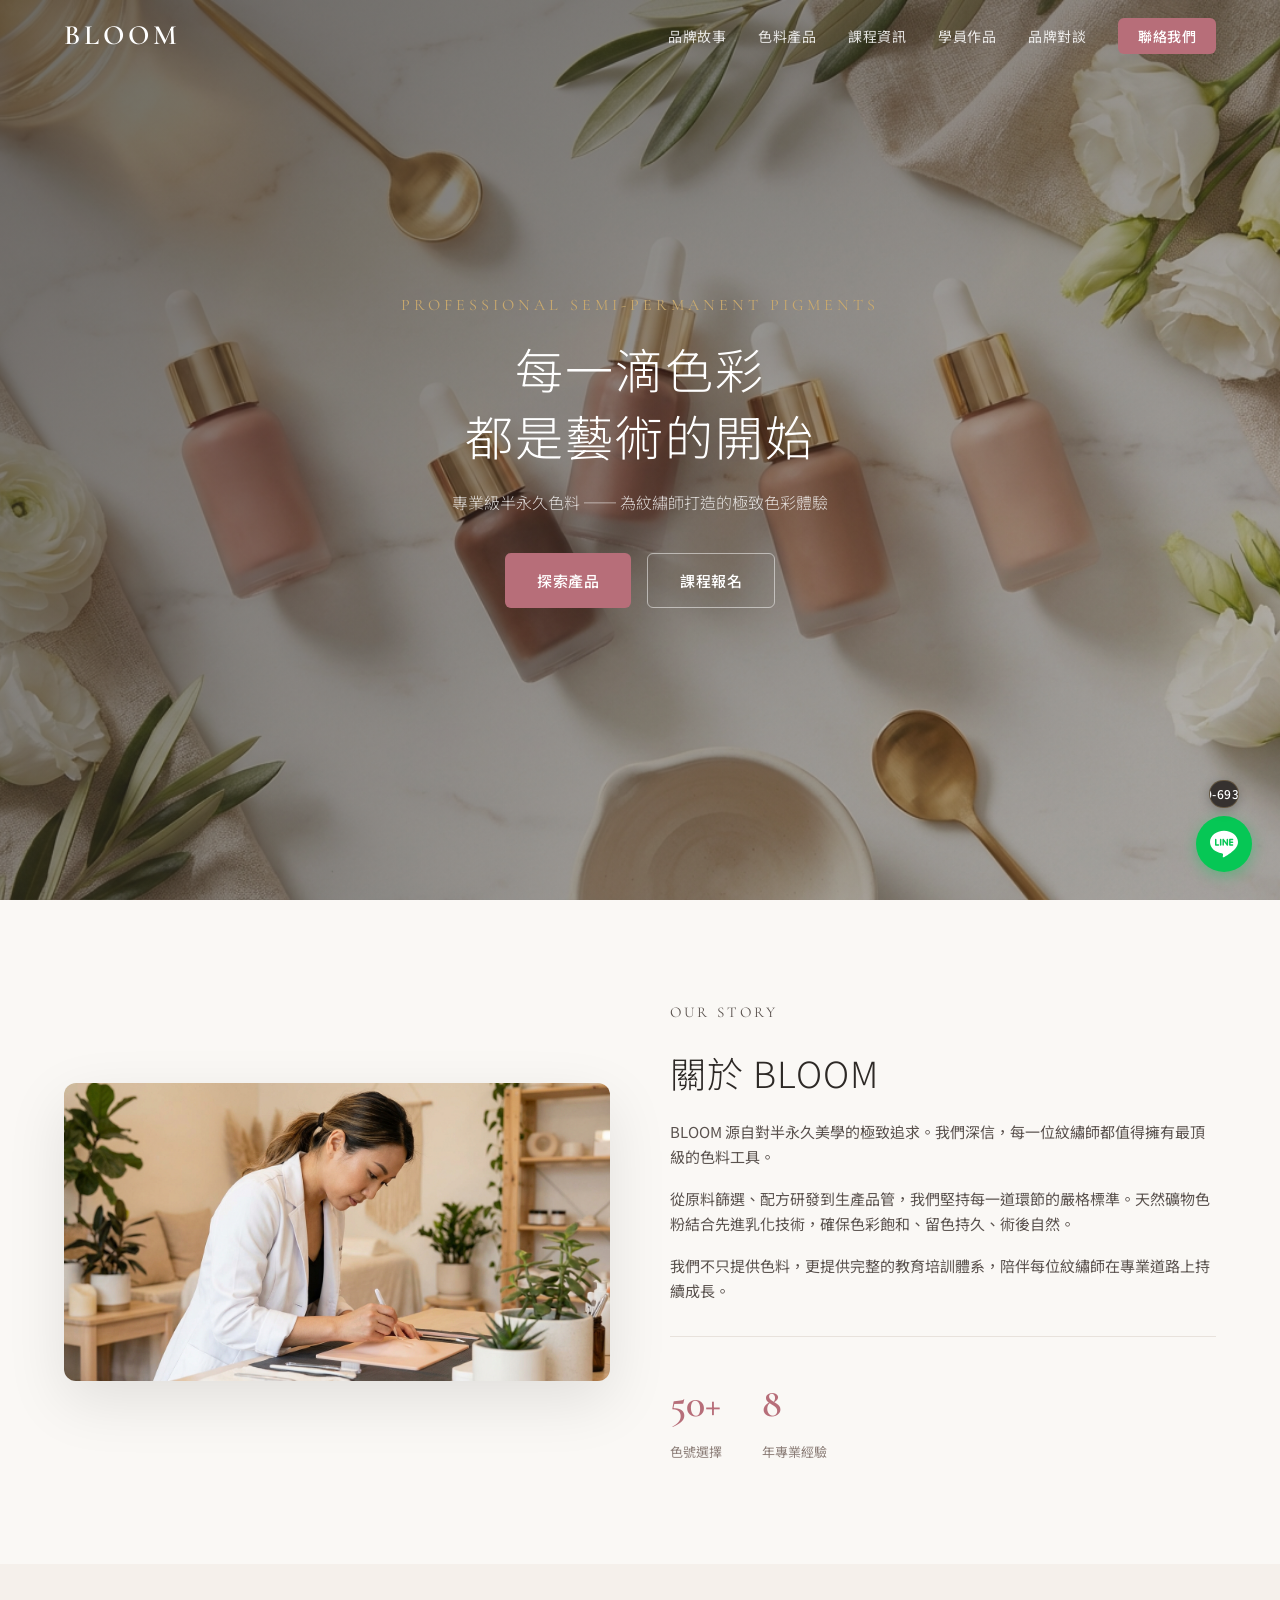
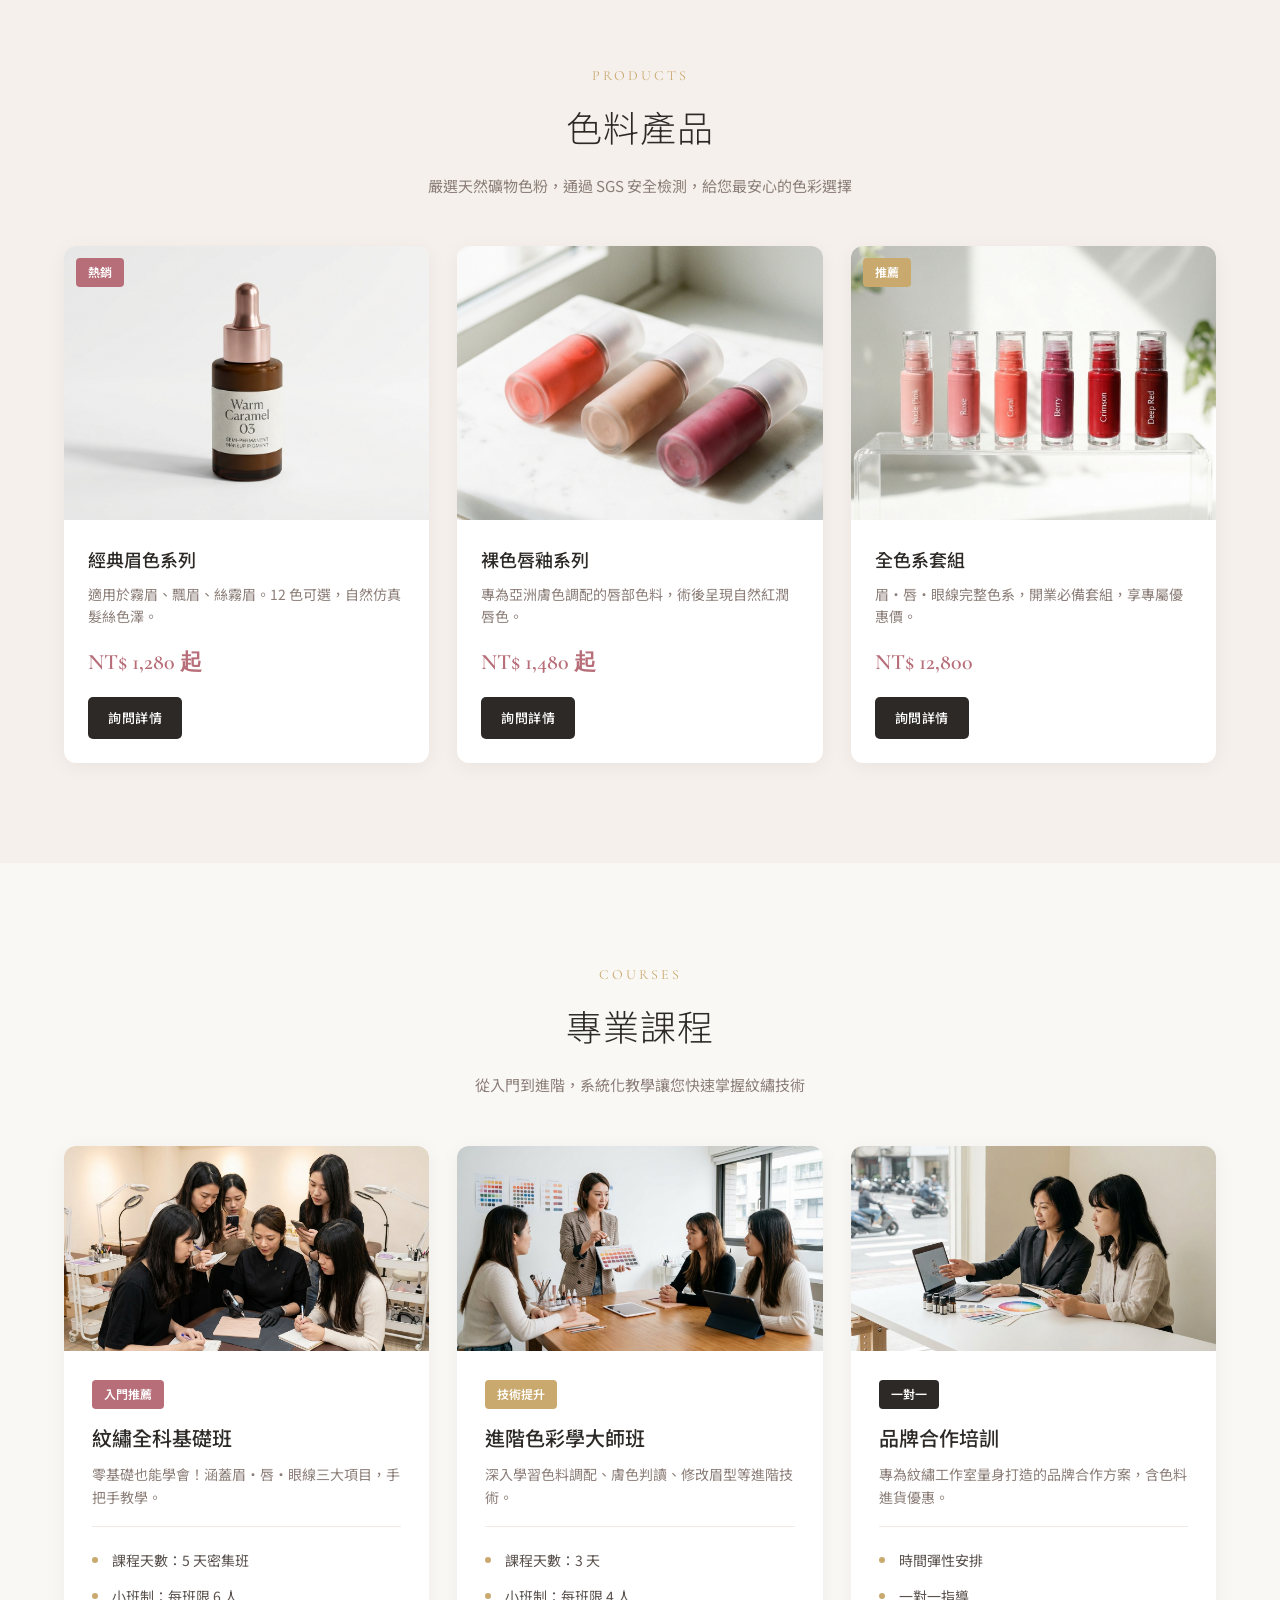
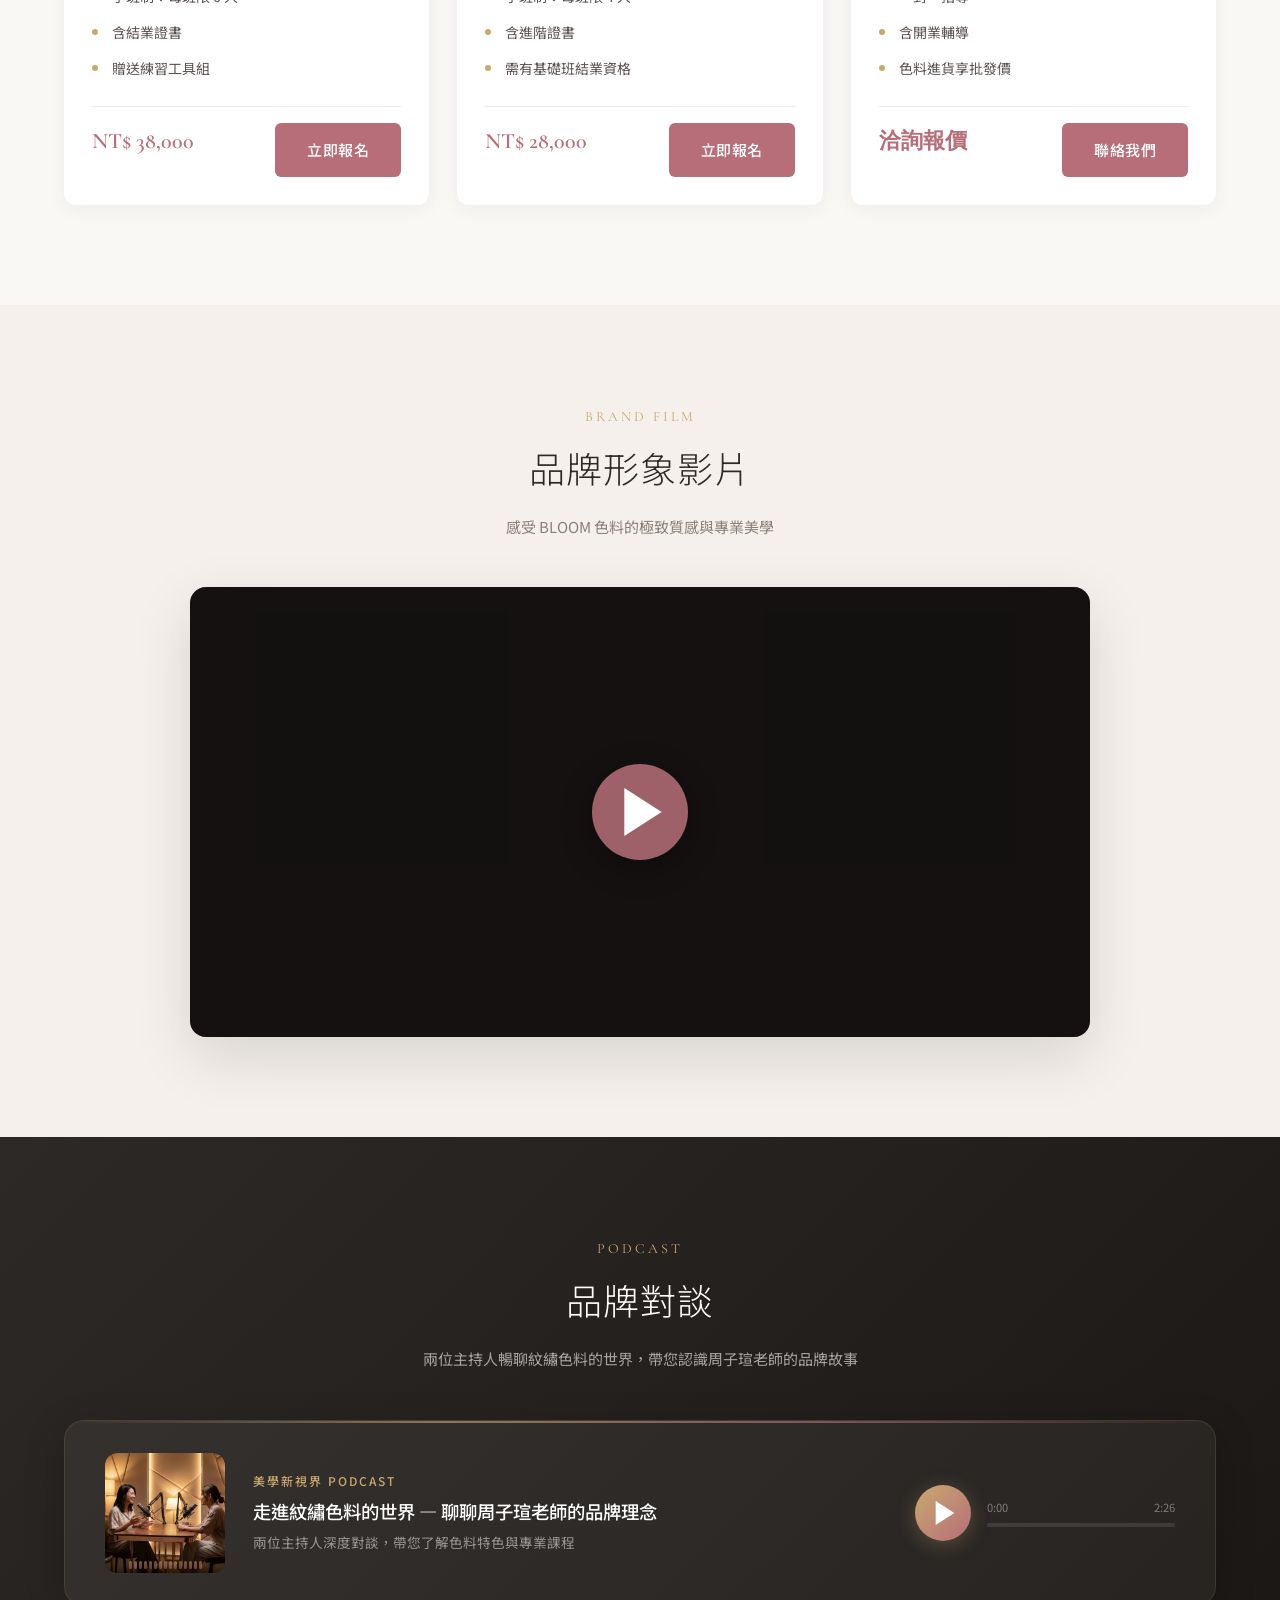
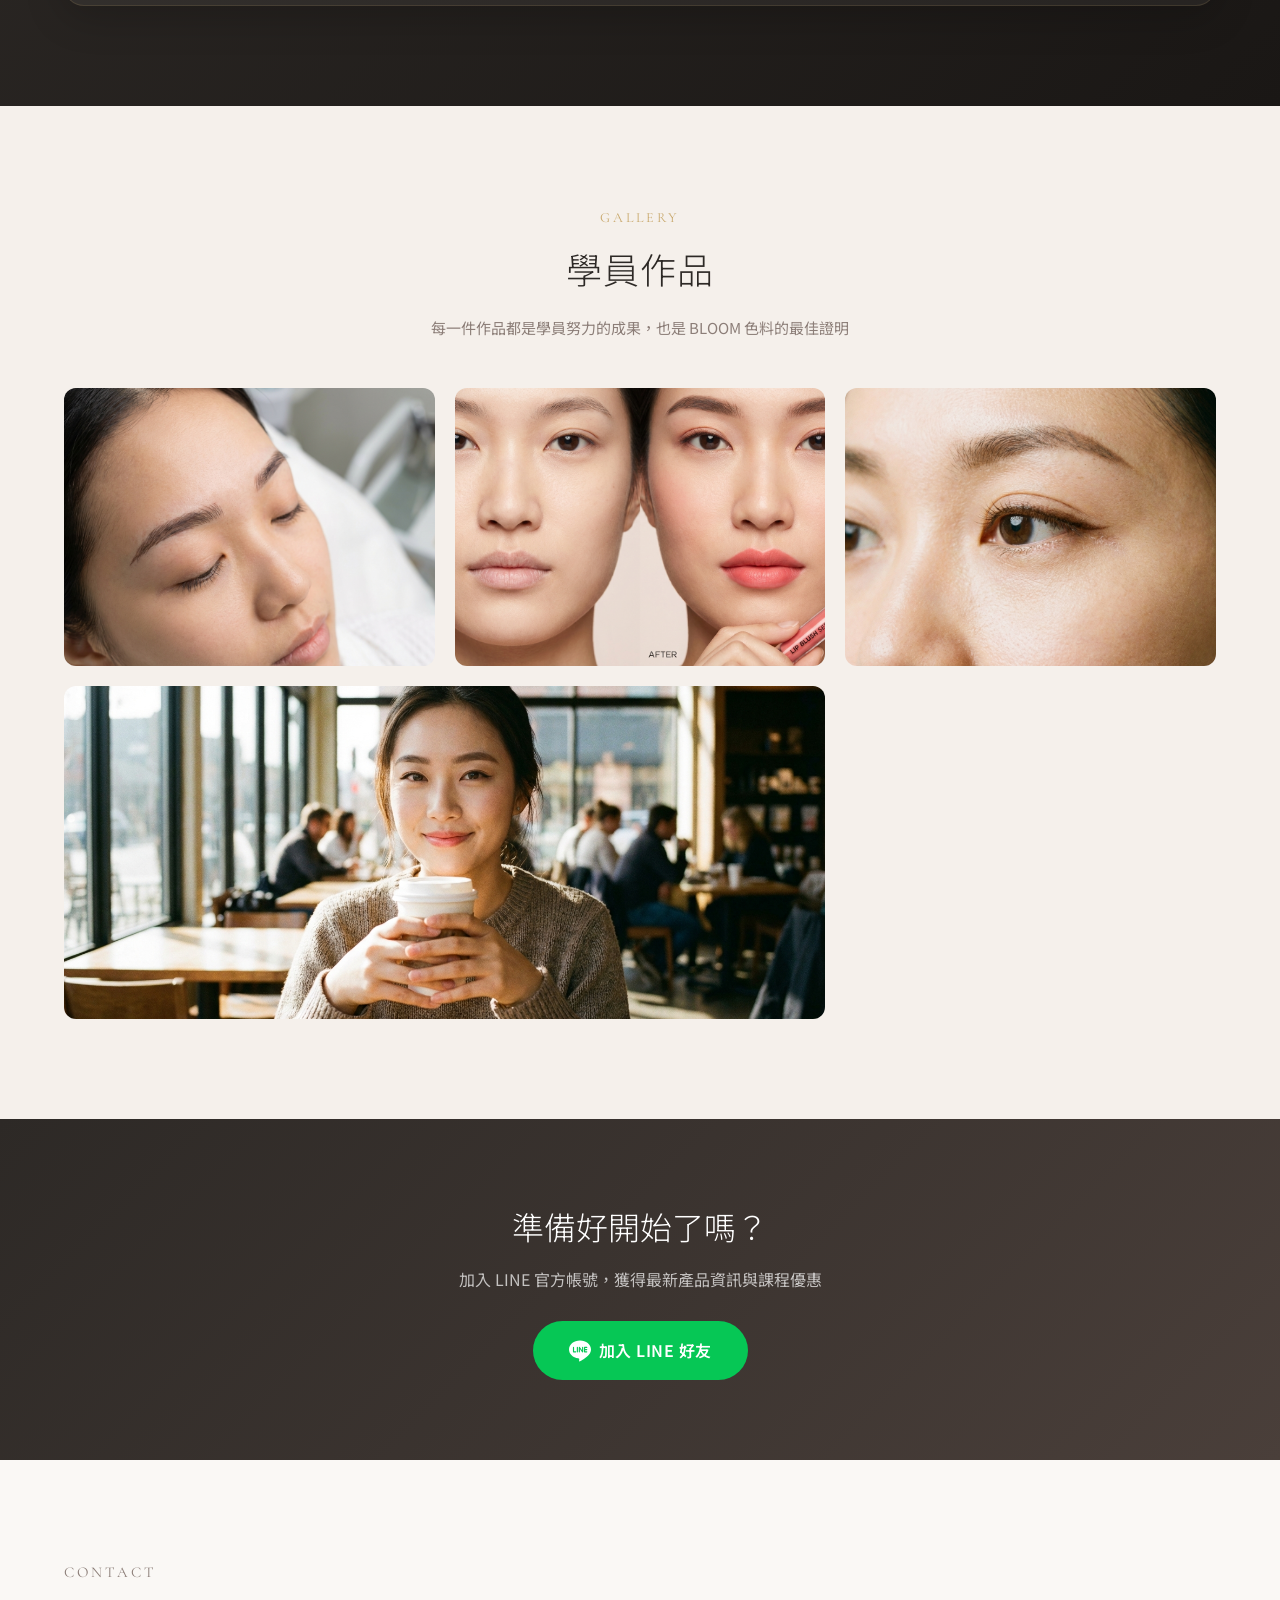
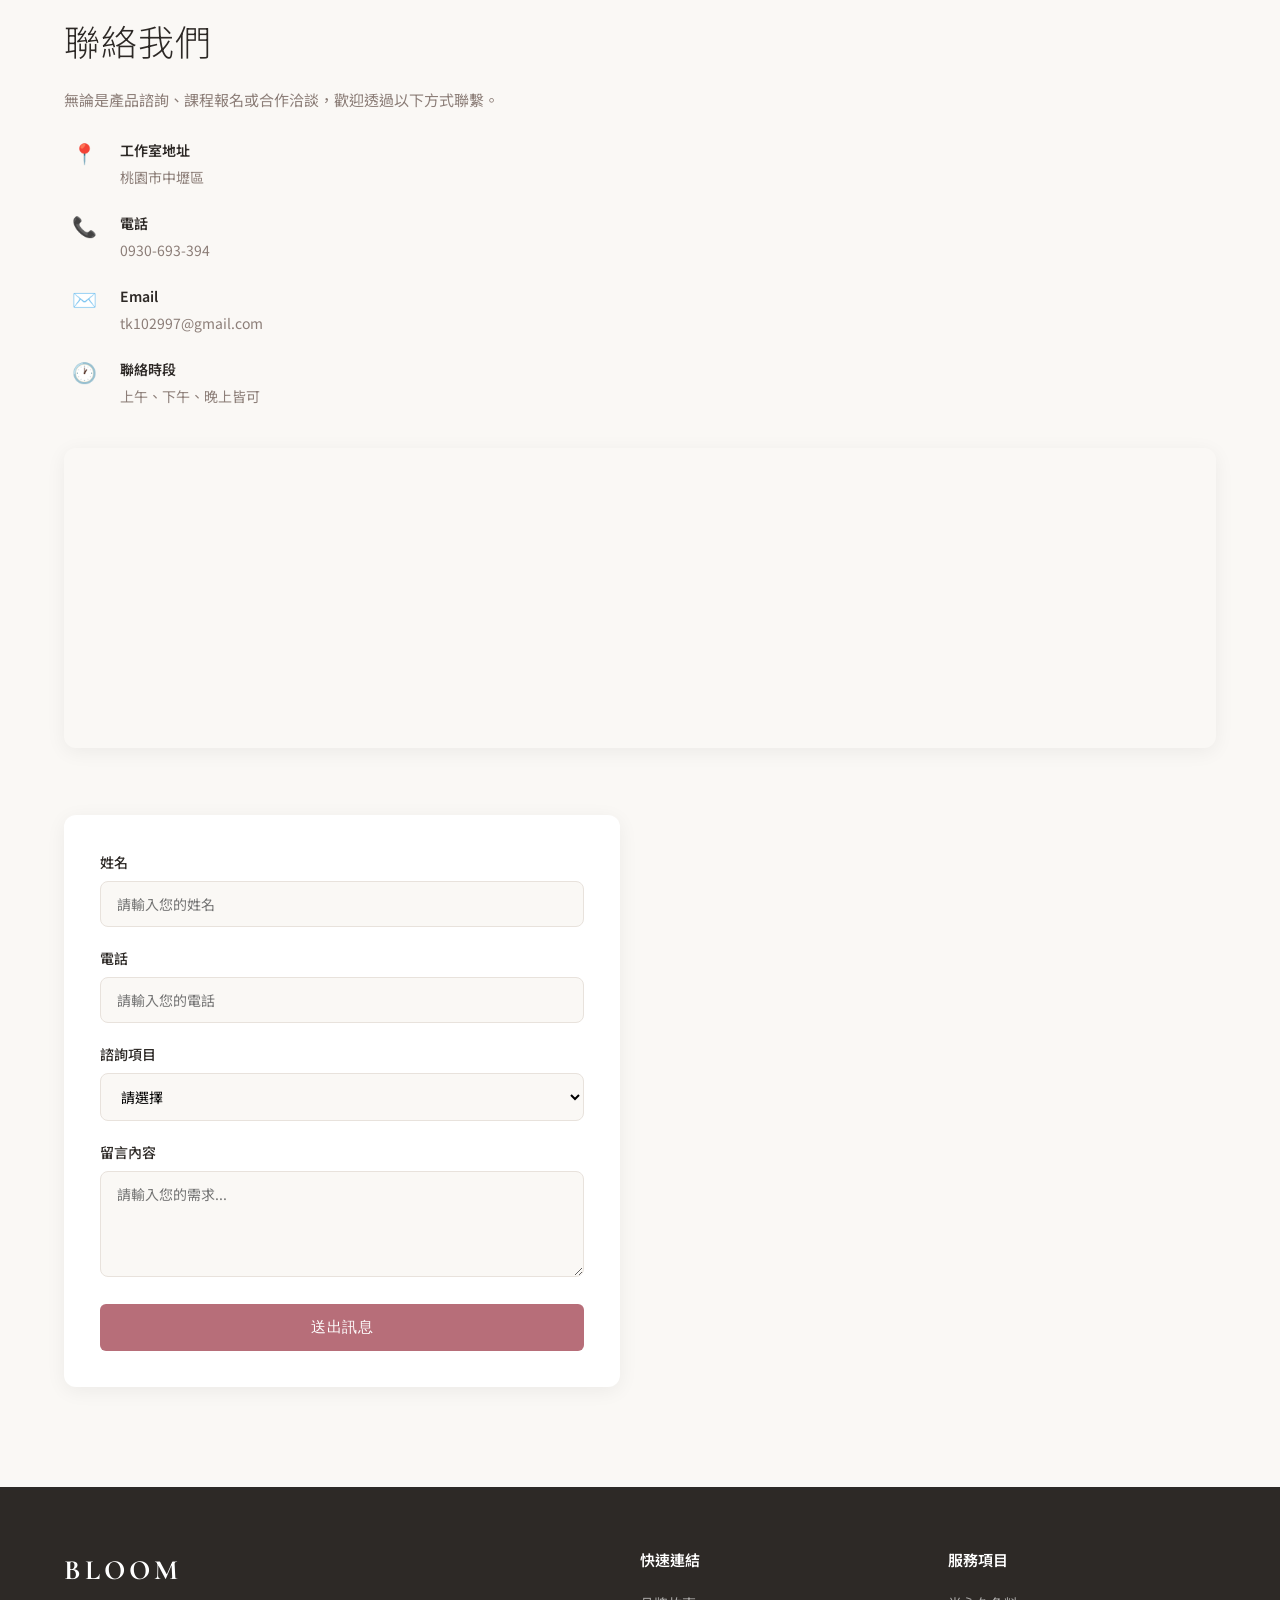
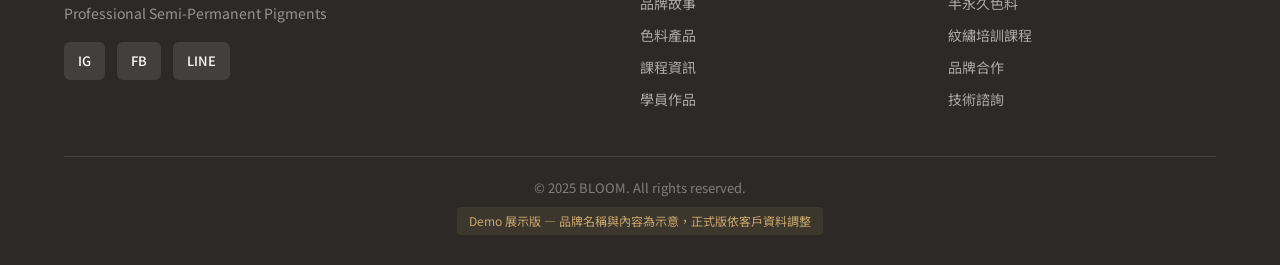
==== commit f9582871: "feat: add rotating label below floating LINE button Shows cycling contact info: teacher name, phone," ====
--- a/index.html
+++ b/index.html
@@ -488,19 +488,28 @@
       </div>
     </footer>
 
-    <!-- Floating LINE -->
-    <a
-      href="https://line.me/ti/p/"
-      class="floating-line"
-      target="_blank"
-      title="LINE 聯絡我們"
-    >
-      <svg viewBox="0 0 24 24" width="28" height="28" fill="#fff">
-        <path
-          d="M19.365 9.863c.349 0 .63.285.63.631 0 .345-.281.63-.63.63H17.61v1.125h1.755c.349 0 .63.283.63.63 0 .344-.281.629-.63.629h-2.386c-.345 0-.627-.285-.627-.629V8.108c0-.345.282-.63.63-.63h2.386c.346 0 .627.285.627.63 0 .349-.281.63-.63.63H17.61v1.125h1.755zm-3.855 3.016c0 .27-.174.51-.432.596a.629.629 0 01-.199.031c-.211 0-.391-.09-.51-.25l-2.443-3.317v2.94c0 .344-.279.629-.631.629-.346 0-.626-.285-.626-.629V8.108c0-.27.173-.51.43-.595a.64.64 0 01.194-.033c.195 0 .375.104.495.254l2.462 3.33V8.108c0-.345.282-.63.63-.63.345 0 .63.285.63.63v4.771zm-5.741 0c0 .344-.282.629-.631.629-.345 0-.627-.285-.627-.629V8.108c0-.345.282-.63.63-.63.346 0 .628.285.628.63v4.771zm-2.466.629H4.917c-.345 0-.63-.285-.63-.629V8.108c0-.345.285-.63.63-.63.348 0 .63.285.63.63v4.141h1.756c.348 0 .629.283.629.63 0 .344-.282.629-.629.629M24 10.314C24 4.943 18.615.572 12 .572S0 4.943 0 10.314c0 4.811 4.27 8.842 10.035 9.608.391.082.923.258 1.058.59.12.301.079.766.038 1.08l-.164 1.02c-.045.301-.24 1.186 1.049.645 1.291-.539 6.916-4.078 9.436-6.975C23.176 14.393 24 12.458 24 10.314"
-        />
-      </svg>
-    </a>
+    <!-- Floating LINE with rotating label -->
+    <div class="floating-line-wrap">
+      <div class="floating-line-label" id="floatingLabel">
+        <span class="label-text active">周子瑄老師</span>
+        <span class="label-text">0930-693-394</span>
+        <span class="label-text">加 LINE 諮詢</span>
+        <span class="label-text">桃園中壢</span>
+        <span class="label-text">課程報名中</span>
+      </div>
+      <a
+        href="https://line.me/ti/p/"
+        class="floating-line"
+        target="_blank"
+        title="LINE 聯絡我們"
+      >
+        <svg viewBox="0 0 24 24" width="28" height="28" fill="#fff">
+          <path
+            d="M19.365 9.863c.349 0 .63.285.63.631 0 .345-.281.63-.63.63H17.61v1.125h1.755c.349 0 .63.283.63.63 0 .344-.281.629-.63.629h-2.386c-.345 0-.627-.285-.627-.629V8.108c0-.345.282-.63.63-.63h2.386c.346 0 .627.285.627.63 0 .349-.281.63-.63.63H17.61v1.125h1.755zm-3.855 3.016c0 .27-.174.51-.432.596a.629.629 0 01-.199.031c-.211 0-.391-.09-.51-.25l-2.443-3.317v2.94c0 .344-.279.629-.631.629-.346 0-.626-.285-.626-.629V8.108c0-.27.173-.51.43-.595a.64.64 0 01.194-.033c.195 0 .375.104.495.254l2.462 3.33V8.108c0-.345.282-.63.63-.63.345 0 .63.285.63.63v4.771zm-5.741 0c0 .344-.282.629-.631.629-.345 0-.627-.285-.627-.629V8.108c0-.345.282-.63.63-.63.346 0 .628.285.628.63v4.771zm-2.466.629H4.917c-.345 0-.63-.285-.63-.629V8.108c0-.345.285-.63.63-.63.348 0 .63.285.63.63v4.141h1.756c.348 0 .629.283.629.63 0 .344-.282.629-.629.629M24 10.314C24 4.943 18.615.572 12 .572S0 4.943 0 10.314c0 4.811 4.27 8.842 10.035 9.608.391.082.923.258 1.058.59.12.301.079.766.038 1.08l-.164 1.02c-.045.301-.24 1.186 1.049.645 1.291-.539 6.916-4.078 9.436-6.975C23.176 14.393 24 12.458 24 10.314"
+          />
+        </svg>
+      </a>
+    </div>
 
     <script>
       const nav = document.getElementById("nav");
@@ -627,6 +636,17 @@
         videoOverlay.classList.add("hidden");
         brandVideo.controls = true;
       });
+
+      // Floating label rotation
+      const labelTexts = document.querySelectorAll(
+        ".floating-line-label .label-text",
+      );
+      let currentLabel = 0;
+      setInterval(() => {
+        labelTexts[currentLabel].classList.remove("active");
+        currentLabel = (currentLabel + 1) % labelTexts.length;
+        labelTexts[currentLabel].classList.add("active");
+      }, 3000);
     </script>
   </body>
 </html>
--- a/style.css
+++ b/style.css
@@ -703,11 +703,48 @@
 }
 
 /* ---- FLOATING LINE ---- */
-.floating-line {
+.floating-line-wrap {
   position: fixed;
   bottom: 28px;
   right: 28px;
   z-index: 99;
+  display: flex;
+  flex-direction: column;
+  align-items: center;
+  gap: 8px;
+}
+.floating-line-label {
+  position: relative;
+  background: rgba(45, 41, 38, 0.92);
+  backdrop-filter: blur(8px);
+  color: #fff;
+  padding: 6px 14px;
+  border-radius: 20px;
+  font-size: 12px;
+  font-weight: 500;
+  letter-spacing: 0.5px;
+  white-space: nowrap;
+  box-shadow: 0 2px 12px rgba(0, 0, 0, 0.25);
+  border: 1px solid rgba(201, 169, 110, 0.3);
+  height: 28px;
+  overflow: hidden;
+}
+.floating-line-label .label-text {
+  position: absolute;
+  top: 50%;
+  left: 50%;
+  transform: translate(-50%, -50%);
+  opacity: 0;
+  transition:
+    opacity 0.5s ease,
+    transform 0.5s ease;
+  transform: translate(-50%, 8px);
+}
+.floating-line-label .label-text.active {
+  opacity: 1;
+  transform: translate(-50%, -50%);
+}
+.floating-line {
   width: 56px;
   height: 56px;
   border-radius: 50%;
@@ -1266,15 +1303,23 @@
   .stat-num {
     font-size: 32px;
   }
+  .floating-line-wrap {
+    bottom: 16px;
+    right: 16px;
+    gap: 6px;
+  }
+  .floating-line-label {
+    font-size: 11px;
+    padding: 5px 10px;
+    height: 24px;
+  }
   .floating-line {
-    bottom: 20px;
-    right: 20px;
-    width: 50px;
-    height: 50px;
+    width: 48px;
+    height: 48px;
   }
   .floating-line svg {
-    width: 24px;
-    height: 24px;
+    width: 22px;
+    height: 22px;
   }
   .cta-content h2 {
     font-size: 26px;
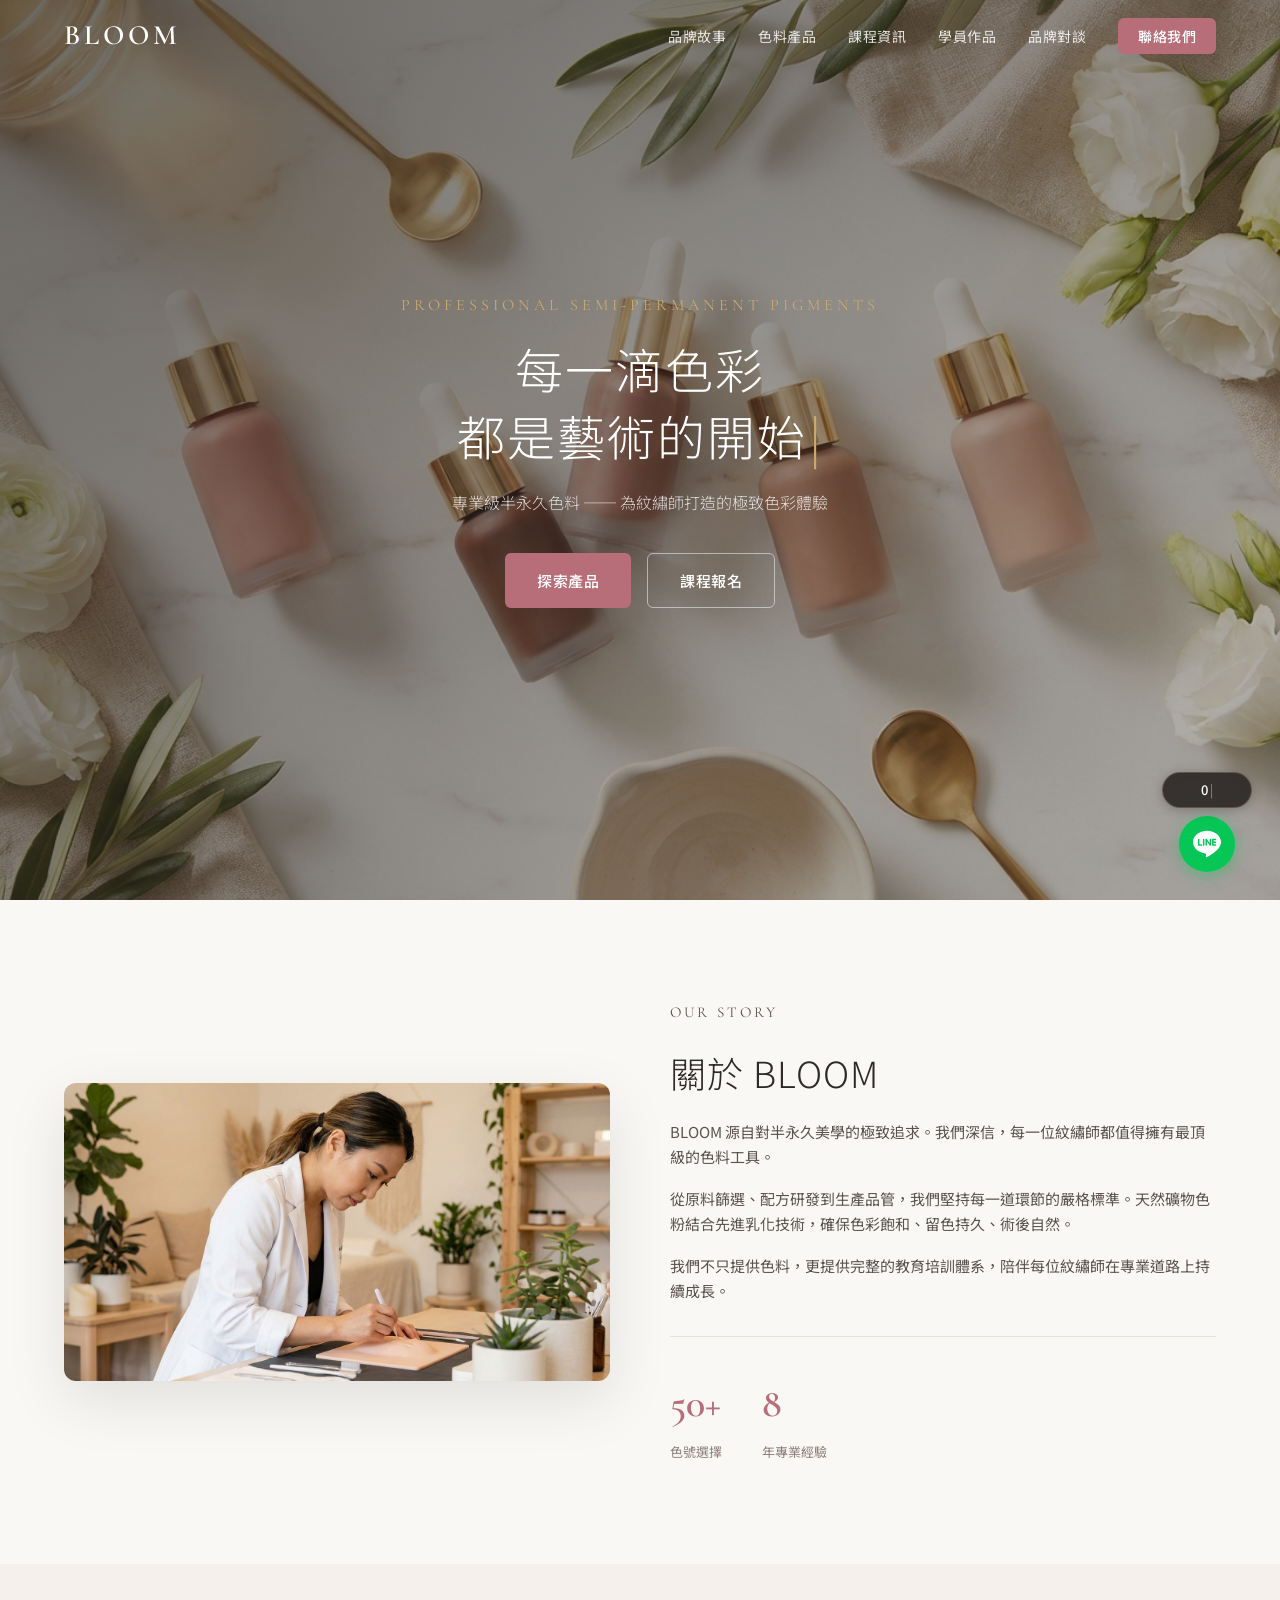
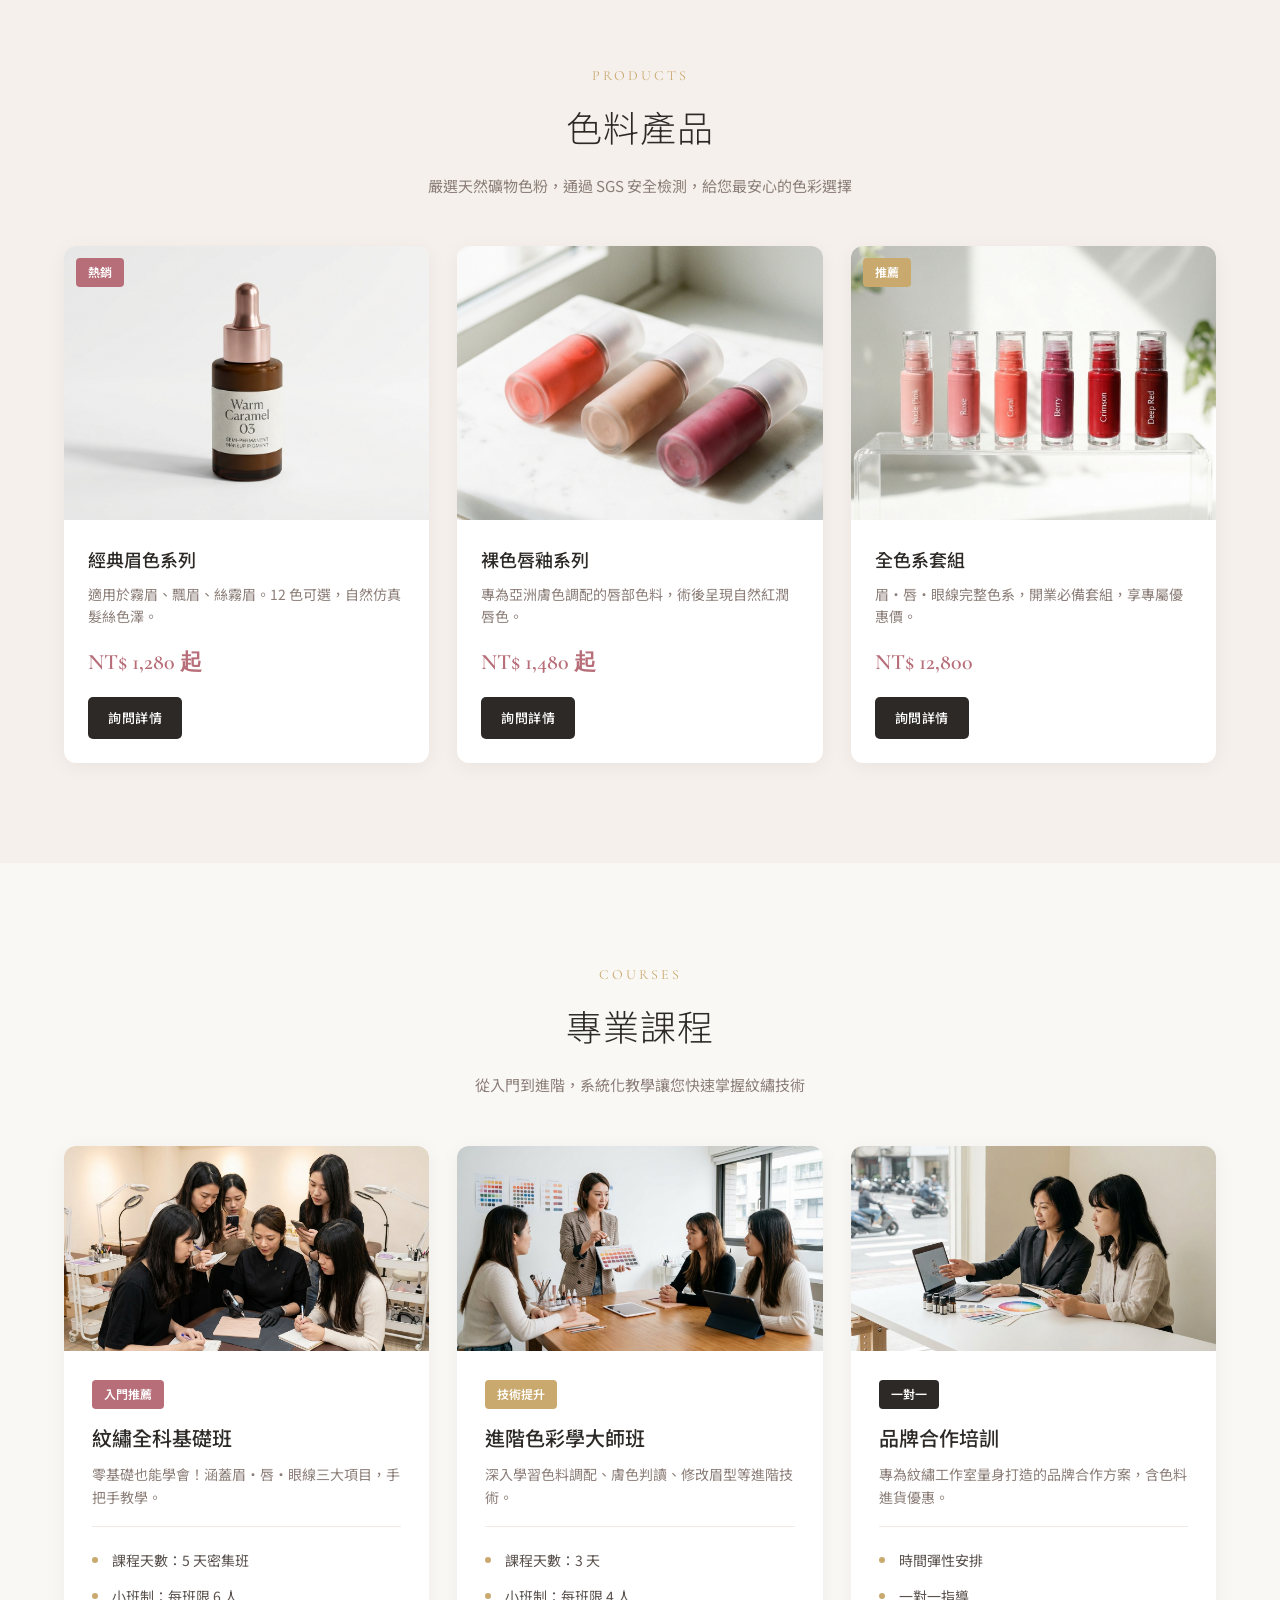
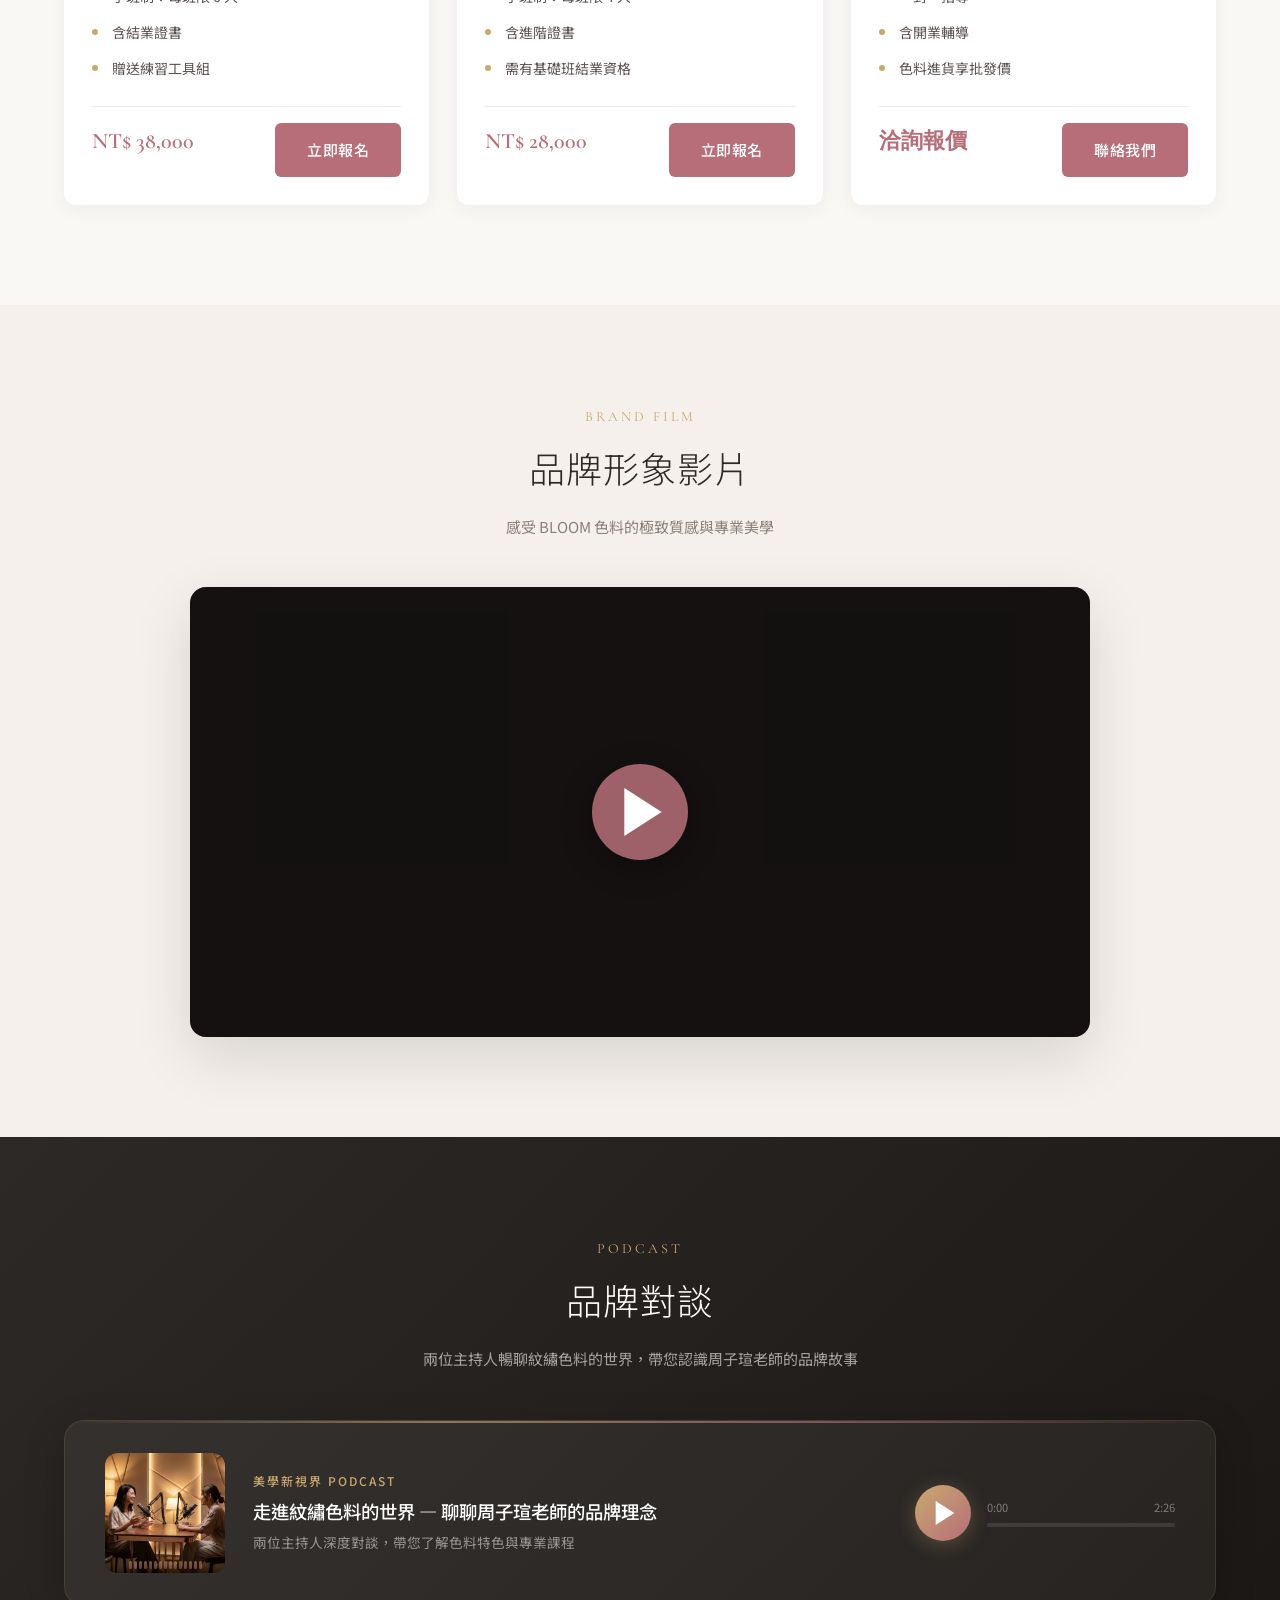
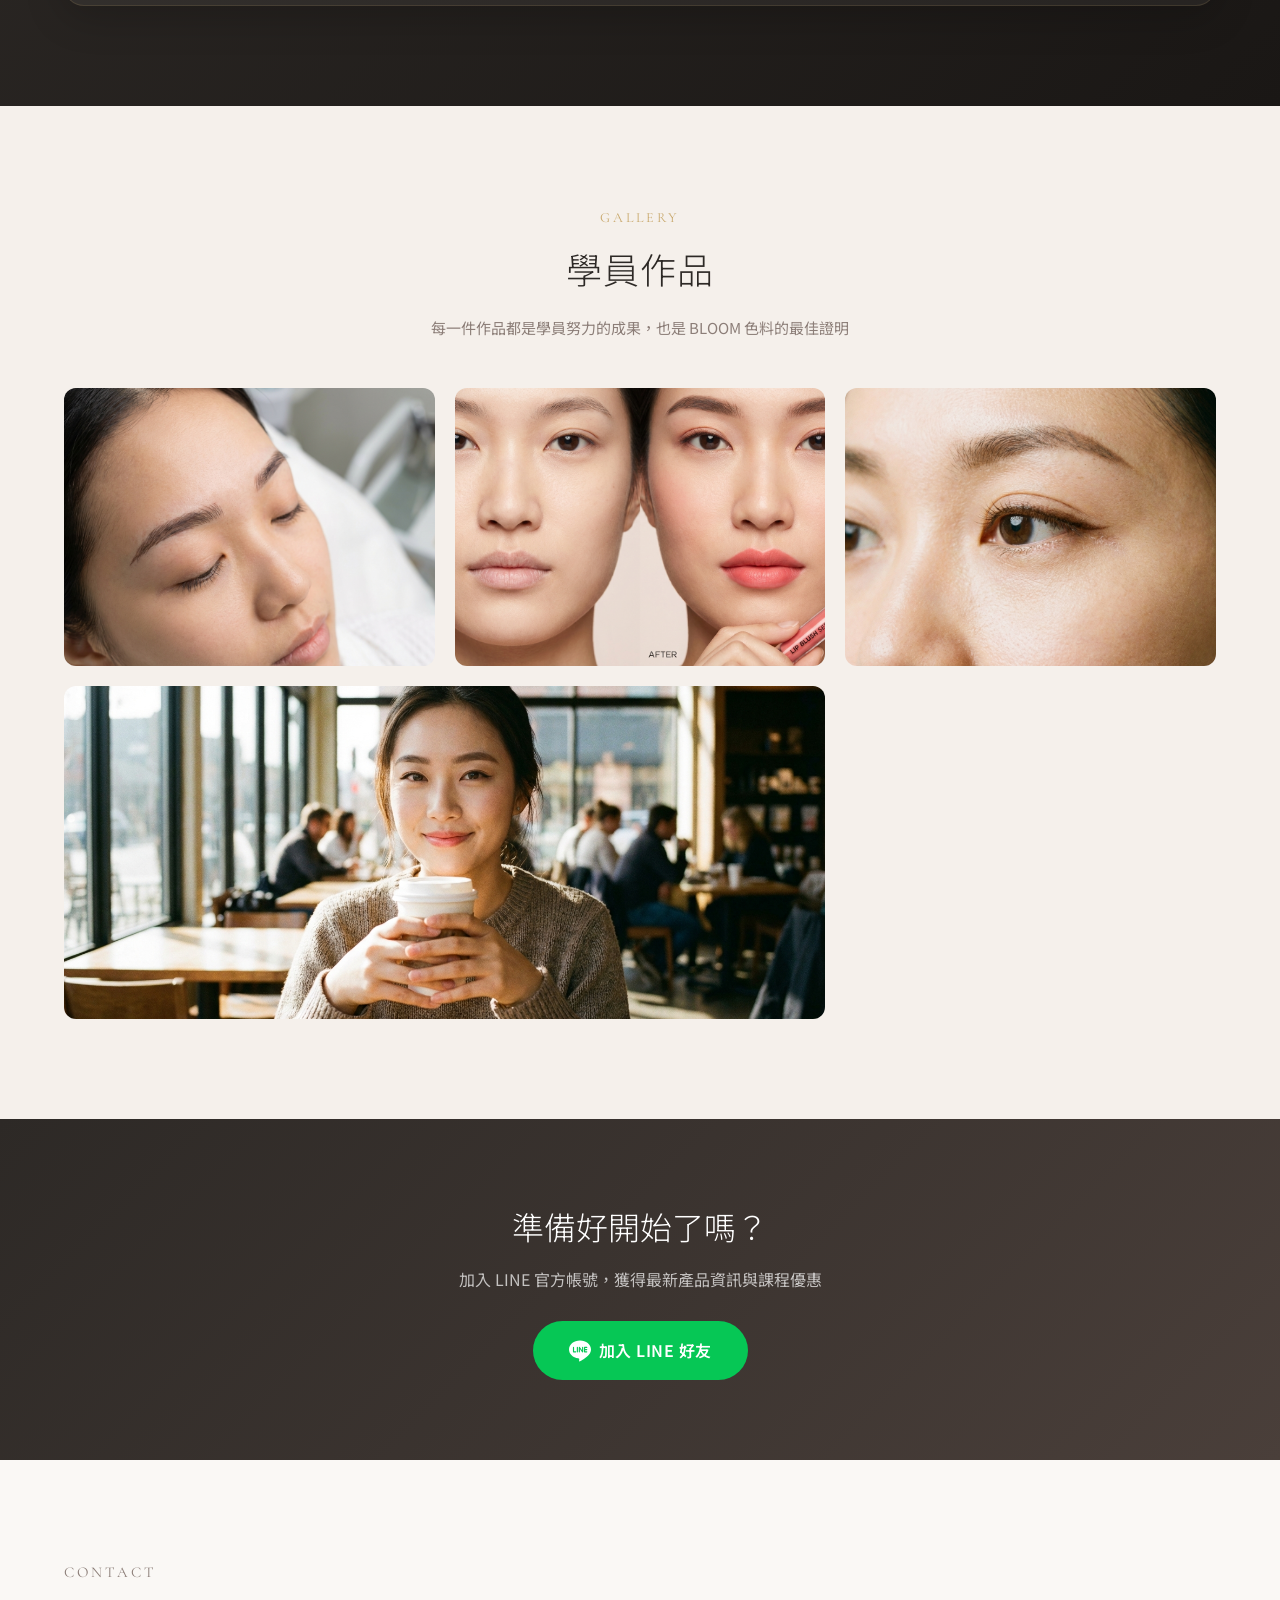
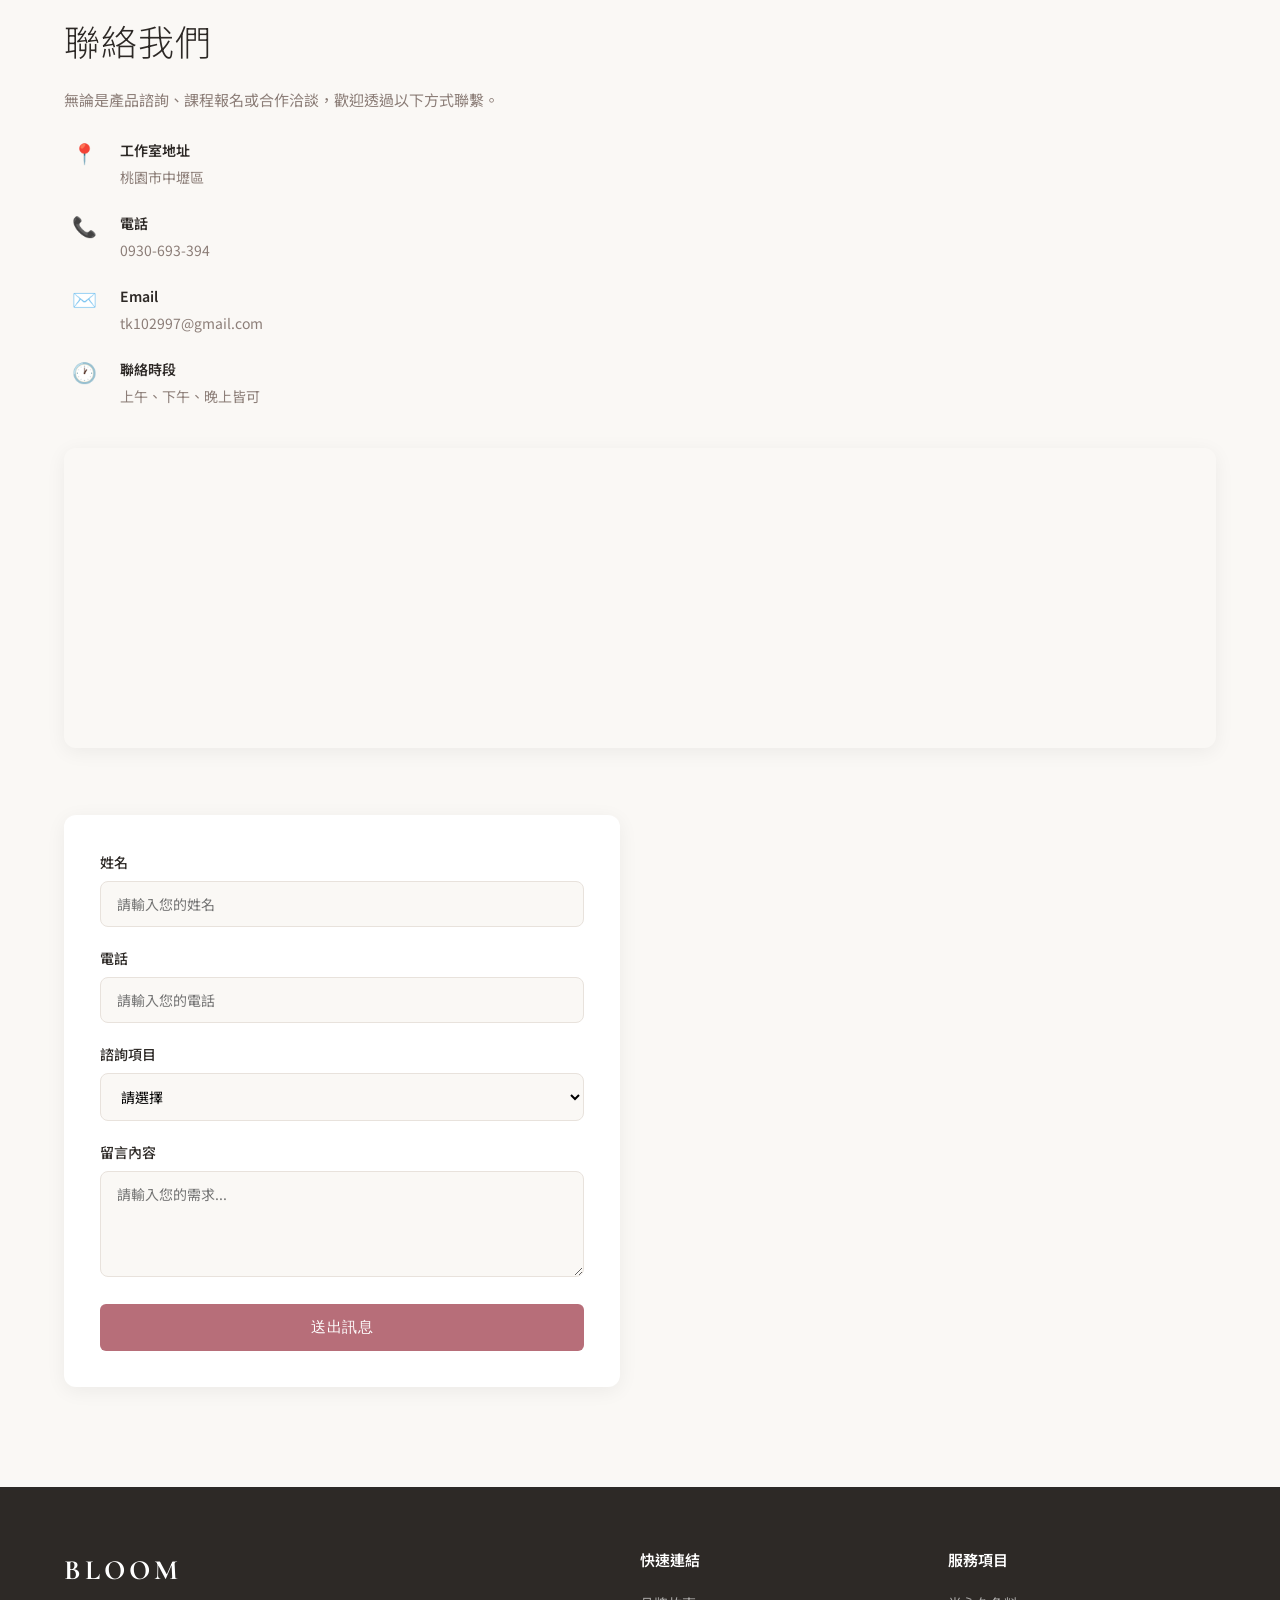
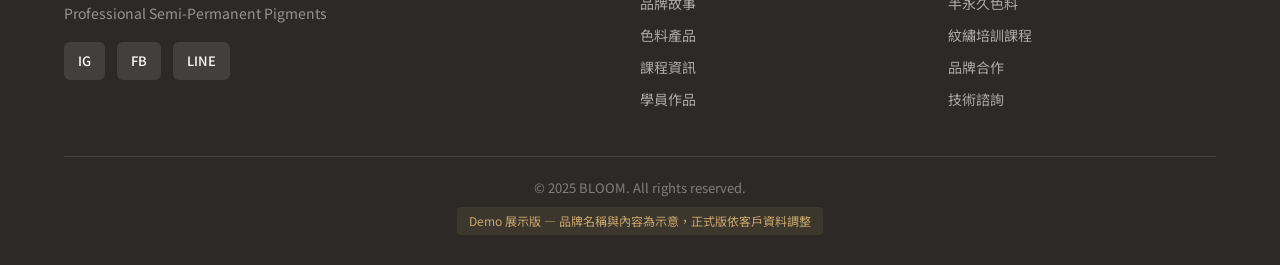
==== commit 571c4cc3: "feat: typewriter effect for hero title and floating LINE label" ====
--- a/index.html
+++ b/index.html
@@ -38,7 +38,7 @@
       <div class="hero-overlay"></div>
       <div class="hero-content">
         <p class="hero-subtitle">Professional Semi-Permanent Pigments</p>
-        <h1 class="hero-title">每一滴色彩<br />都是藝術的開始</h1>
+        <h1 class="hero-title" id="heroTitle"></h1>
         <p class="hero-desc">專業級半永久色料 ── 為紋繡師打造的極致色彩體驗</p>
         <div class="hero-actions">
           <a href="#products" class="btn btn-primary">探索產品</a>
@@ -491,11 +491,8 @@
     <!-- Floating LINE with rotating label -->
     <div class="floating-line-wrap">
       <div class="floating-line-label" id="floatingLabel">
-        <span class="label-text active">周子瑄老師</span>
-        <span class="label-text">0930-693-394</span>
-        <span class="label-text">加 LINE 諮詢</span>
-        <span class="label-text">桃園中壢</span>
-        <span class="label-text">課程報名中</span>
+        <span id="labelTypeText"></span
+        ><span class="typewriter-cursor label-cursor">|</span>
       </div>
       <a
         href="https://line.me/ti/p/"
@@ -544,6 +541,40 @@
       );
       document.querySelectorAll(".reveal").forEach((el) => obs.observe(el));
 
+      // Hero typewriter
+      const heroTitle = document.getElementById("heroTitle");
+      const heroLines = ["每一滴色彩", "都是藝術的開始"];
+      let lineIdx = 0,
+        charIdx = 0;
+      const cursor = document.createElement("span");
+      cursor.className = "typewriter-cursor";
+      cursor.textContent = "|";
+      heroTitle.appendChild(cursor);
+
+      function typeHero() {
+        if (lineIdx >= heroLines.length) {
+          cursor.style.animation = "blink 1s step-end infinite";
+          return;
+        }
+        const line = heroLines[lineIdx];
+        if (charIdx < line.length) {
+          if (charIdx === 0 && lineIdx > 0) {
+            heroTitle.insertBefore(document.createElement("br"), cursor);
+          }
+          heroTitle.insertBefore(
+            document.createTextNode(line[charIdx]),
+            cursor,
+          );
+          charIdx++;
+          setTimeout(typeHero, 100);
+        } else {
+          lineIdx++;
+          charIdx = 0;
+          setTimeout(typeHero, 300);
+        }
+      }
+      setTimeout(typeHero, 500);
+
       // Audio Player
       const audio = document.getElementById("audioElement");
       const playBtn = document.getElementById("audioPlayBtn");
@@ -637,16 +668,45 @@
         brandVideo.controls = true;
       });
 
-      // Floating label rotation
-      const labelTexts = document.querySelectorAll(
-        ".floating-line-label .label-text",
-      );
-      let currentLabel = 0;
-      setInterval(() => {
-        labelTexts[currentLabel].classList.remove("active");
-        currentLabel = (currentLabel + 1) % labelTexts.length;
-        labelTexts[currentLabel].classList.add("active");
-      }, 3000);
+      // Floating label typewriter
+      const labelMessages = [
+        "周子瑄老師",
+        "0930-693-394",
+        "加 LINE 諮詢",
+        "桃園中壢",
+        "課程報名中",
+      ];
+      const labelEl = document.getElementById("labelTypeText");
+      let msgIdx = 0;
+
+      function typeLabelMsg() {
+        const msg = labelMessages[msgIdx];
+        let i = 0;
+        labelEl.textContent = "";
+        const typeInterval = setInterval(() => {
+          labelEl.textContent += msg[i];
+          i++;
+          if (i >= msg.length) {
+            clearInterval(typeInterval);
+            setTimeout(eraseLabelMsg, 2000);
+          }
+        }, 80);
+      }
+
+      function eraseLabelMsg() {
+        const eraseInterval = setInterval(() => {
+          const txt = labelEl.textContent;
+          if (txt.length <= 0) {
+            clearInterval(eraseInterval);
+            msgIdx = (msgIdx + 1) % labelMessages.length;
+            setTimeout(typeLabelMsg, 300);
+          } else {
+            labelEl.textContent = txt.slice(0, -1);
+          }
+        }, 40);
+      }
+
+      setTimeout(typeLabelMsg, 1000);
     </script>
   </body>
 </html>
--- a/style.css
+++ b/style.css
@@ -714,36 +714,24 @@
   gap: 8px;
 }
 .floating-line-label {
-  position: relative;
   background: rgba(45, 41, 38, 0.92);
   backdrop-filter: blur(8px);
   color: #fff;
-  padding: 6px 14px;
+  padding: 6px 16px;
   border-radius: 20px;
-  font-size: 12px;
+  font-size: 13px;
   font-weight: 500;
   letter-spacing: 0.5px;
   white-space: nowrap;
   box-shadow: 0 2px 12px rgba(0, 0, 0, 0.25);
   border: 1px solid rgba(201, 169, 110, 0.3);
-  height: 28px;
-  overflow: hidden;
-}
-.floating-line-label .label-text {
-  position: absolute;
-  top: 50%;
-  left: 50%;
-  transform: translate(-50%, -50%);
-  opacity: 0;
-  transition:
-    opacity 0.5s ease,
-    transform 0.5s ease;
-  transform: translate(-50%, 8px);
-}
-.floating-line-label .label-text.active {
-  opacity: 1;
-  transform: translate(-50%, -50%);
-}
+  min-width: 90px;
+  min-height: 28px;
+  display: flex;
+  align-items: center;
+  justify-content: center;
+}
+/* label text is now driven by JS typewriter */
 .floating-line {
   width: 56px;
   height: 56px;
@@ -762,6 +750,28 @@
   transform: scale(1.1);
   box-shadow: 0 6px 25px rgba(6, 199, 85, 0.5);
 }
+/* Typewriter cursor */
+.typewriter-cursor {
+  display: inline-block;
+  color: #c9a96e;
+  font-weight: 300;
+  animation: blink 1s step-end infinite;
+  margin-left: 2px;
+}
+.label-cursor {
+  color: #c9a96e;
+  font-size: 13px;
+}
+@keyframes blink {
+  0%,
+  100% {
+    opacity: 1;
+  }
+  50% {
+    opacity: 0;
+  }
+}
+
 @keyframes pulse {
   0%,
   100% {
